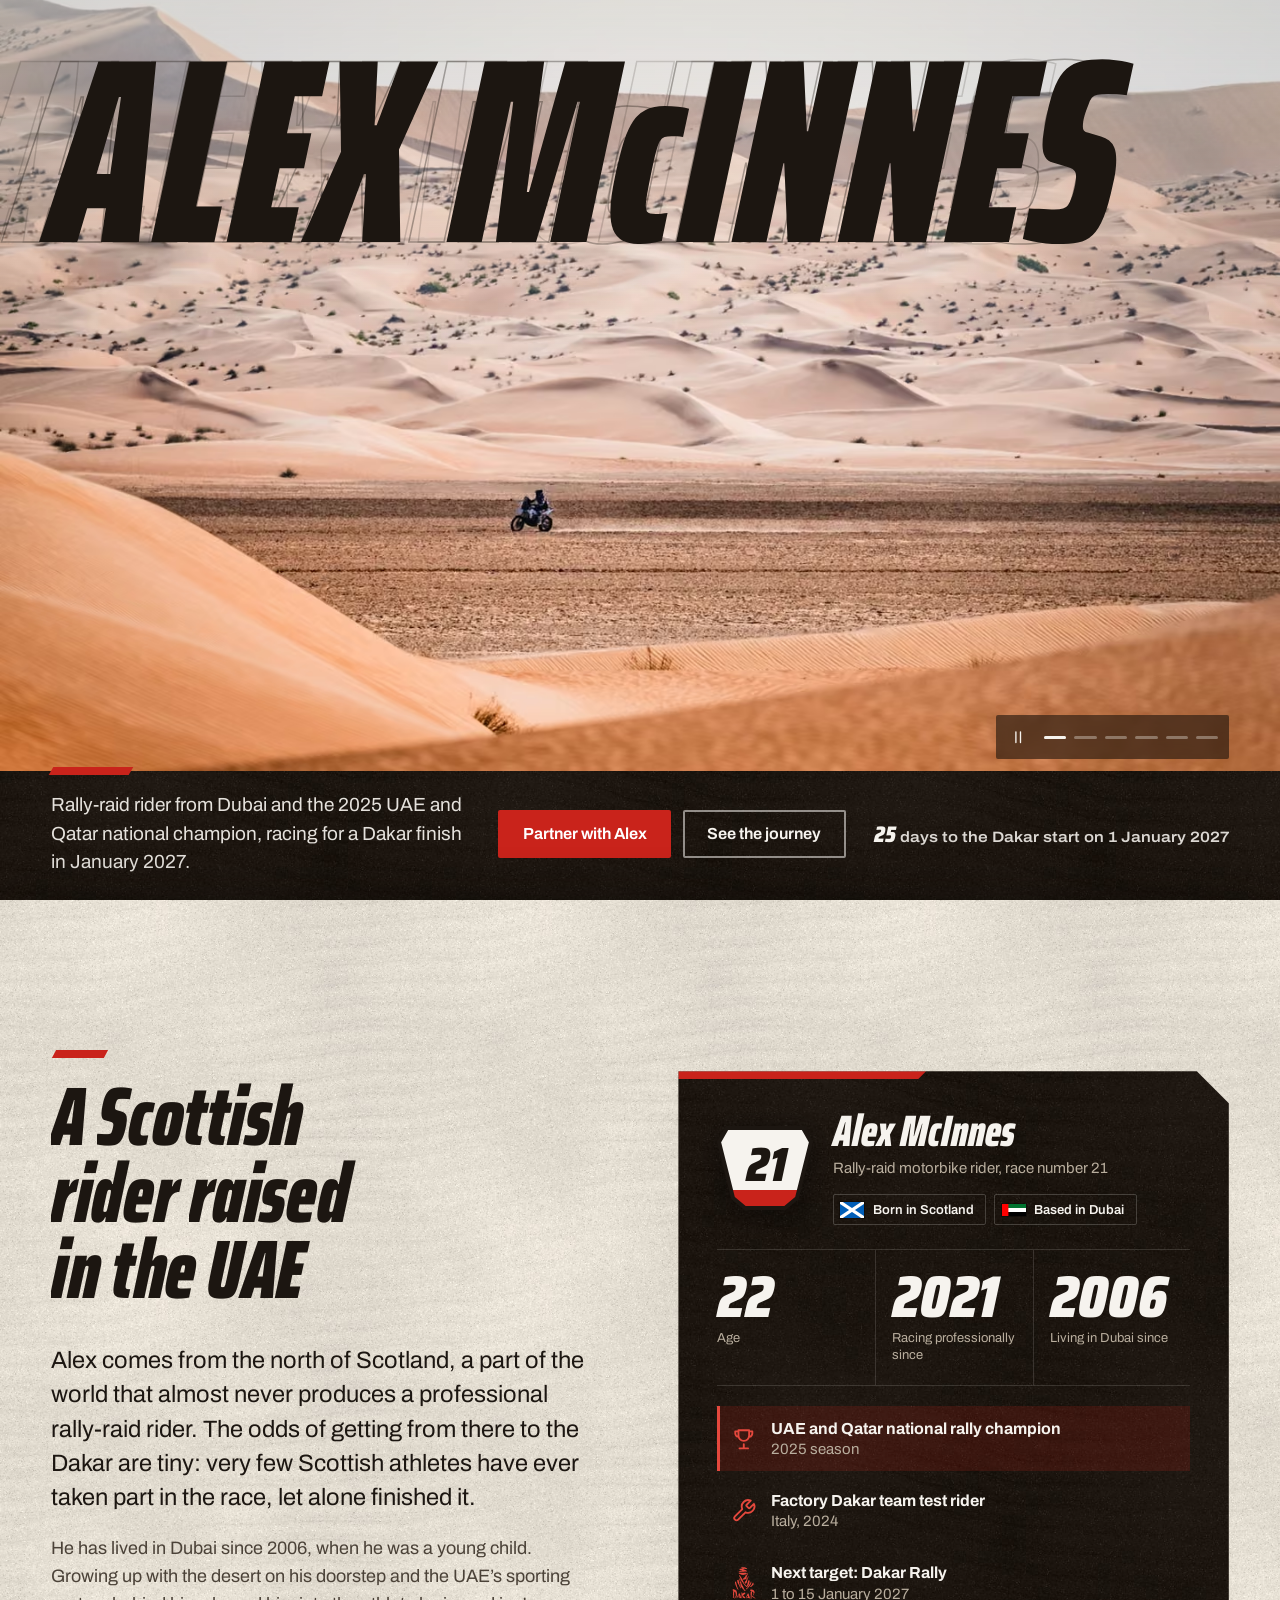
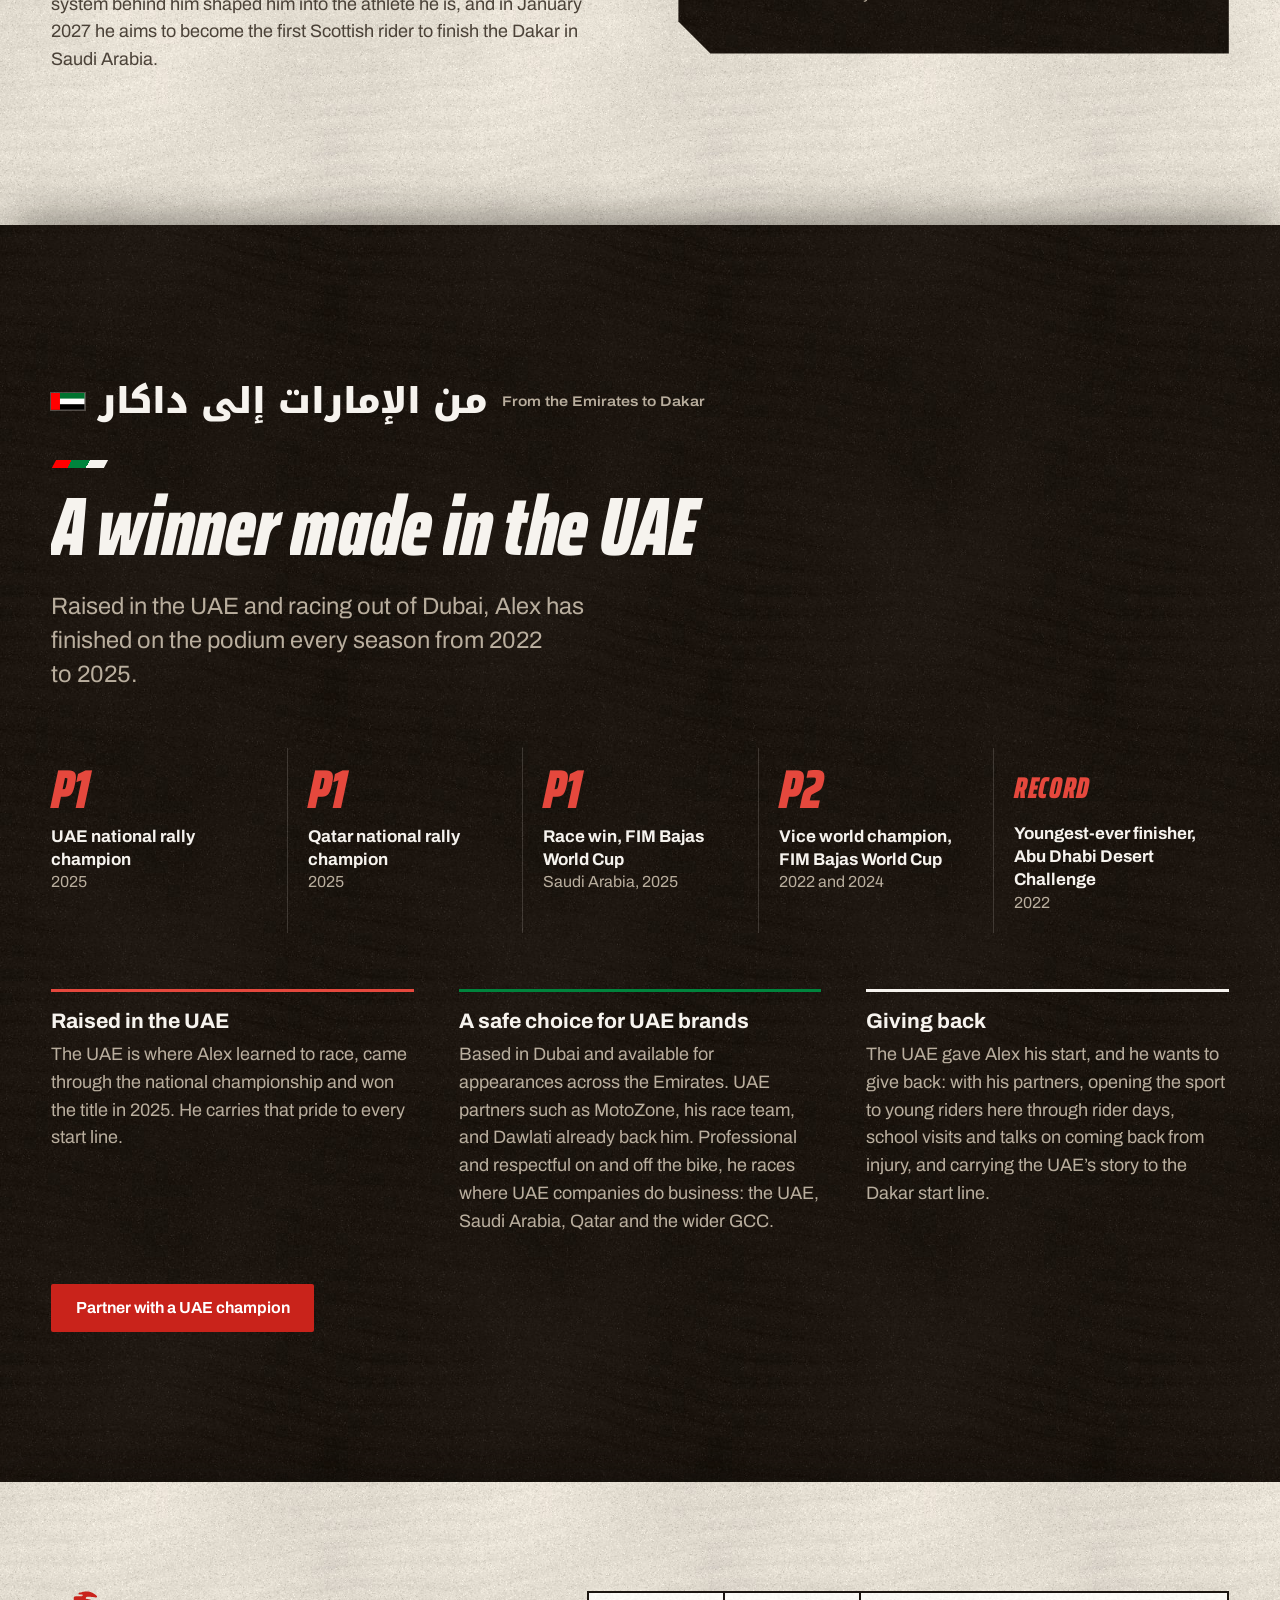
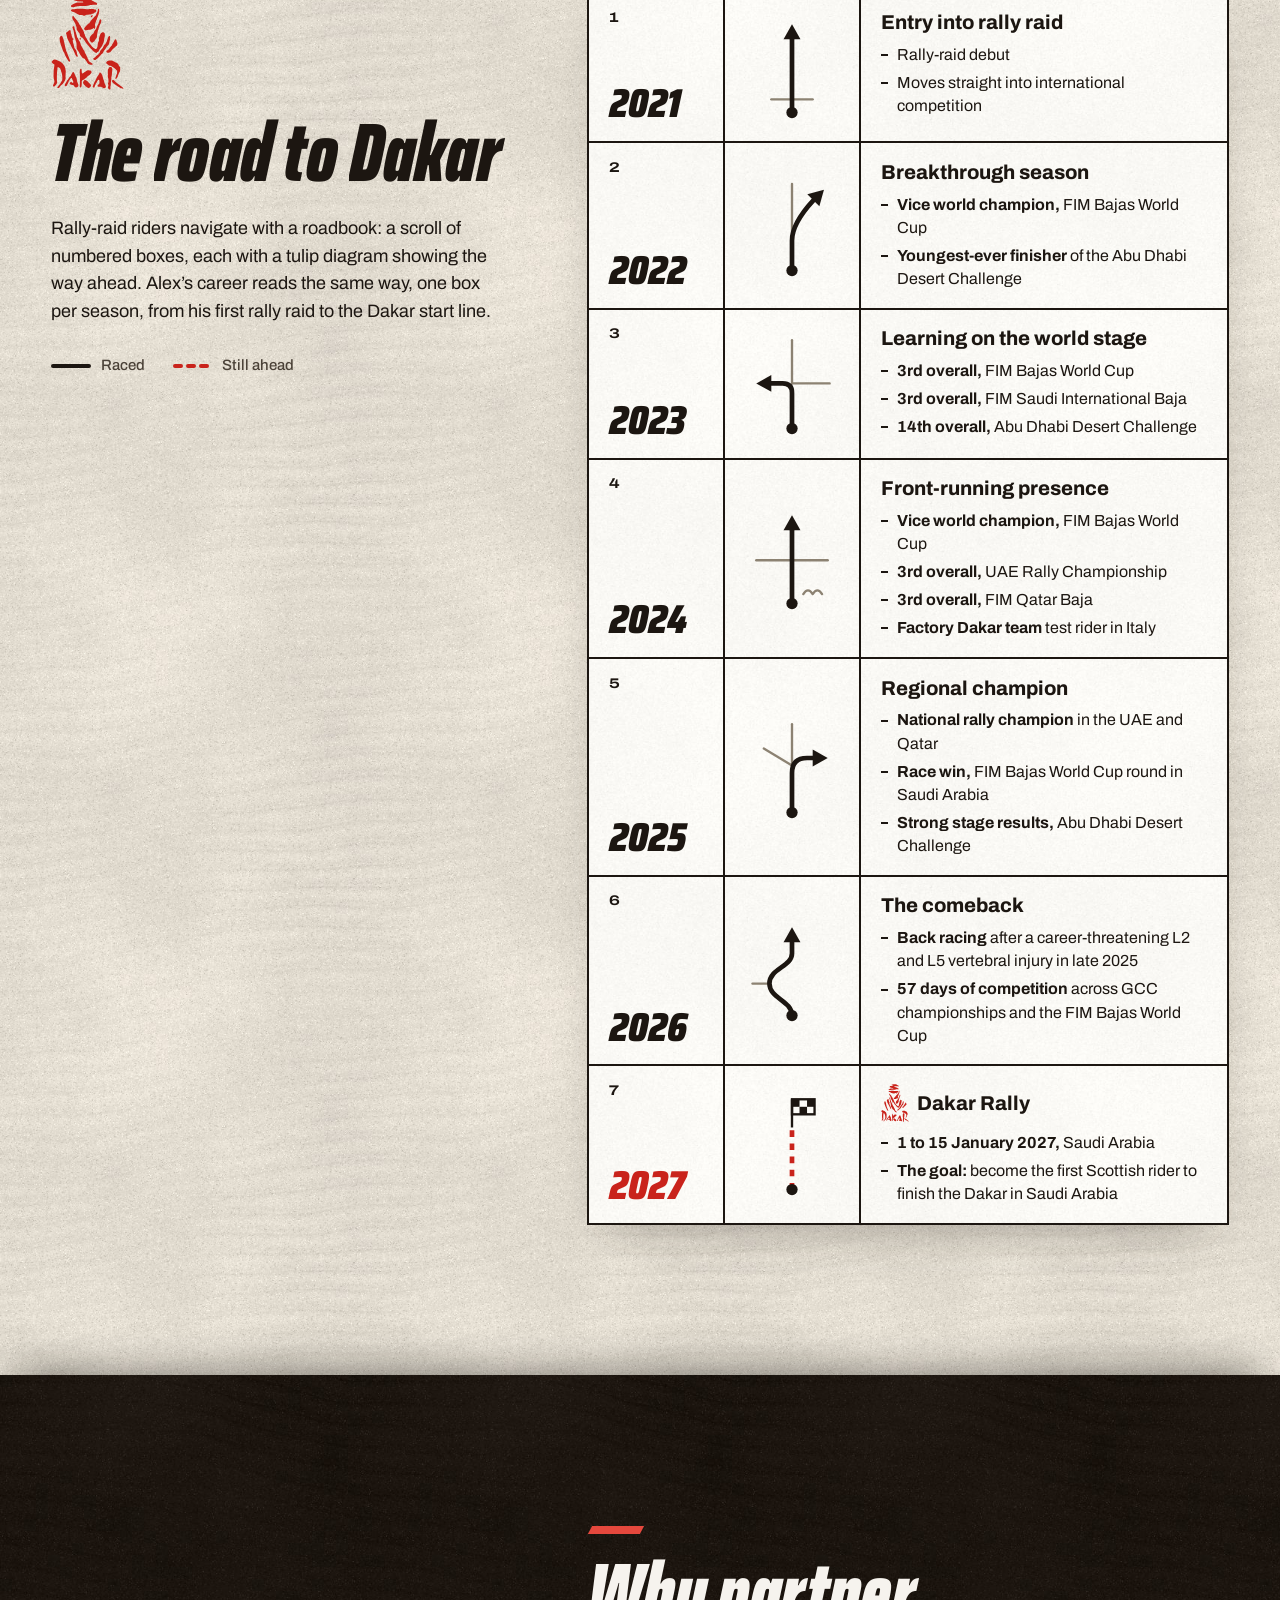
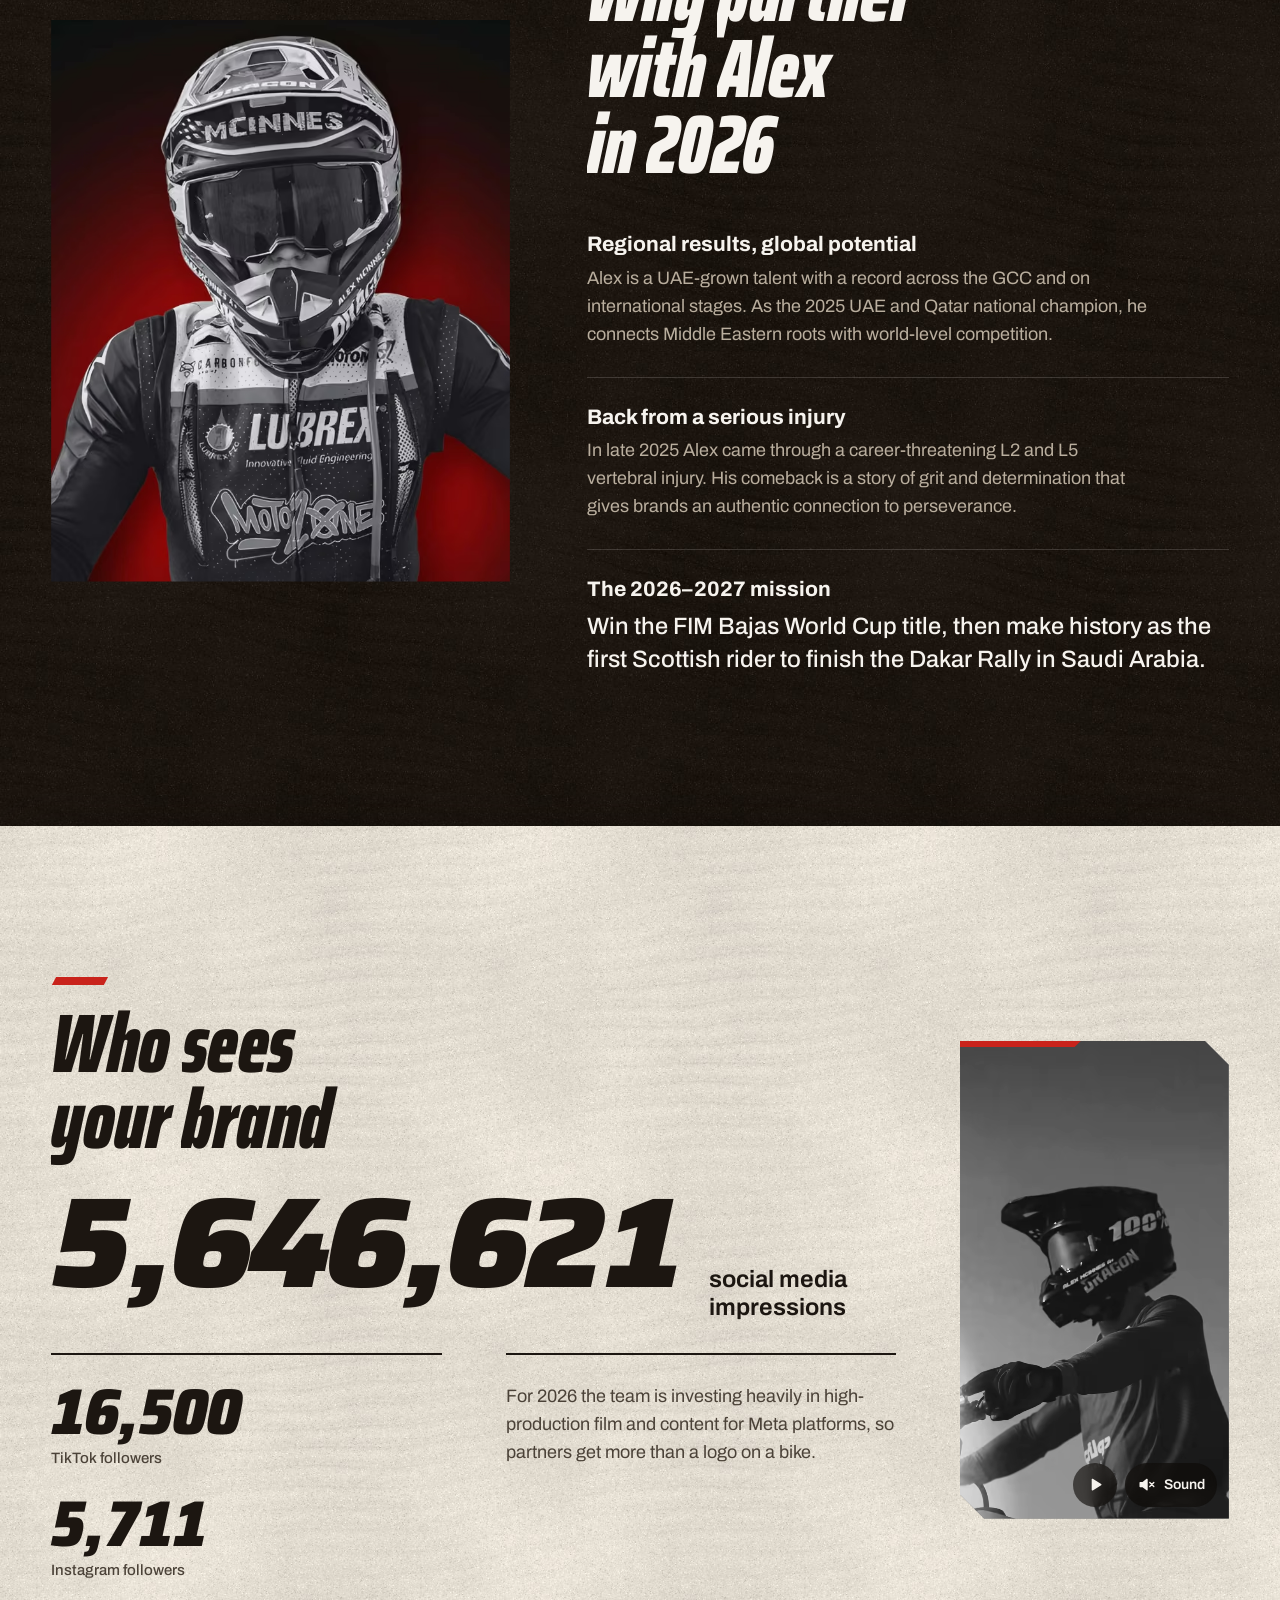
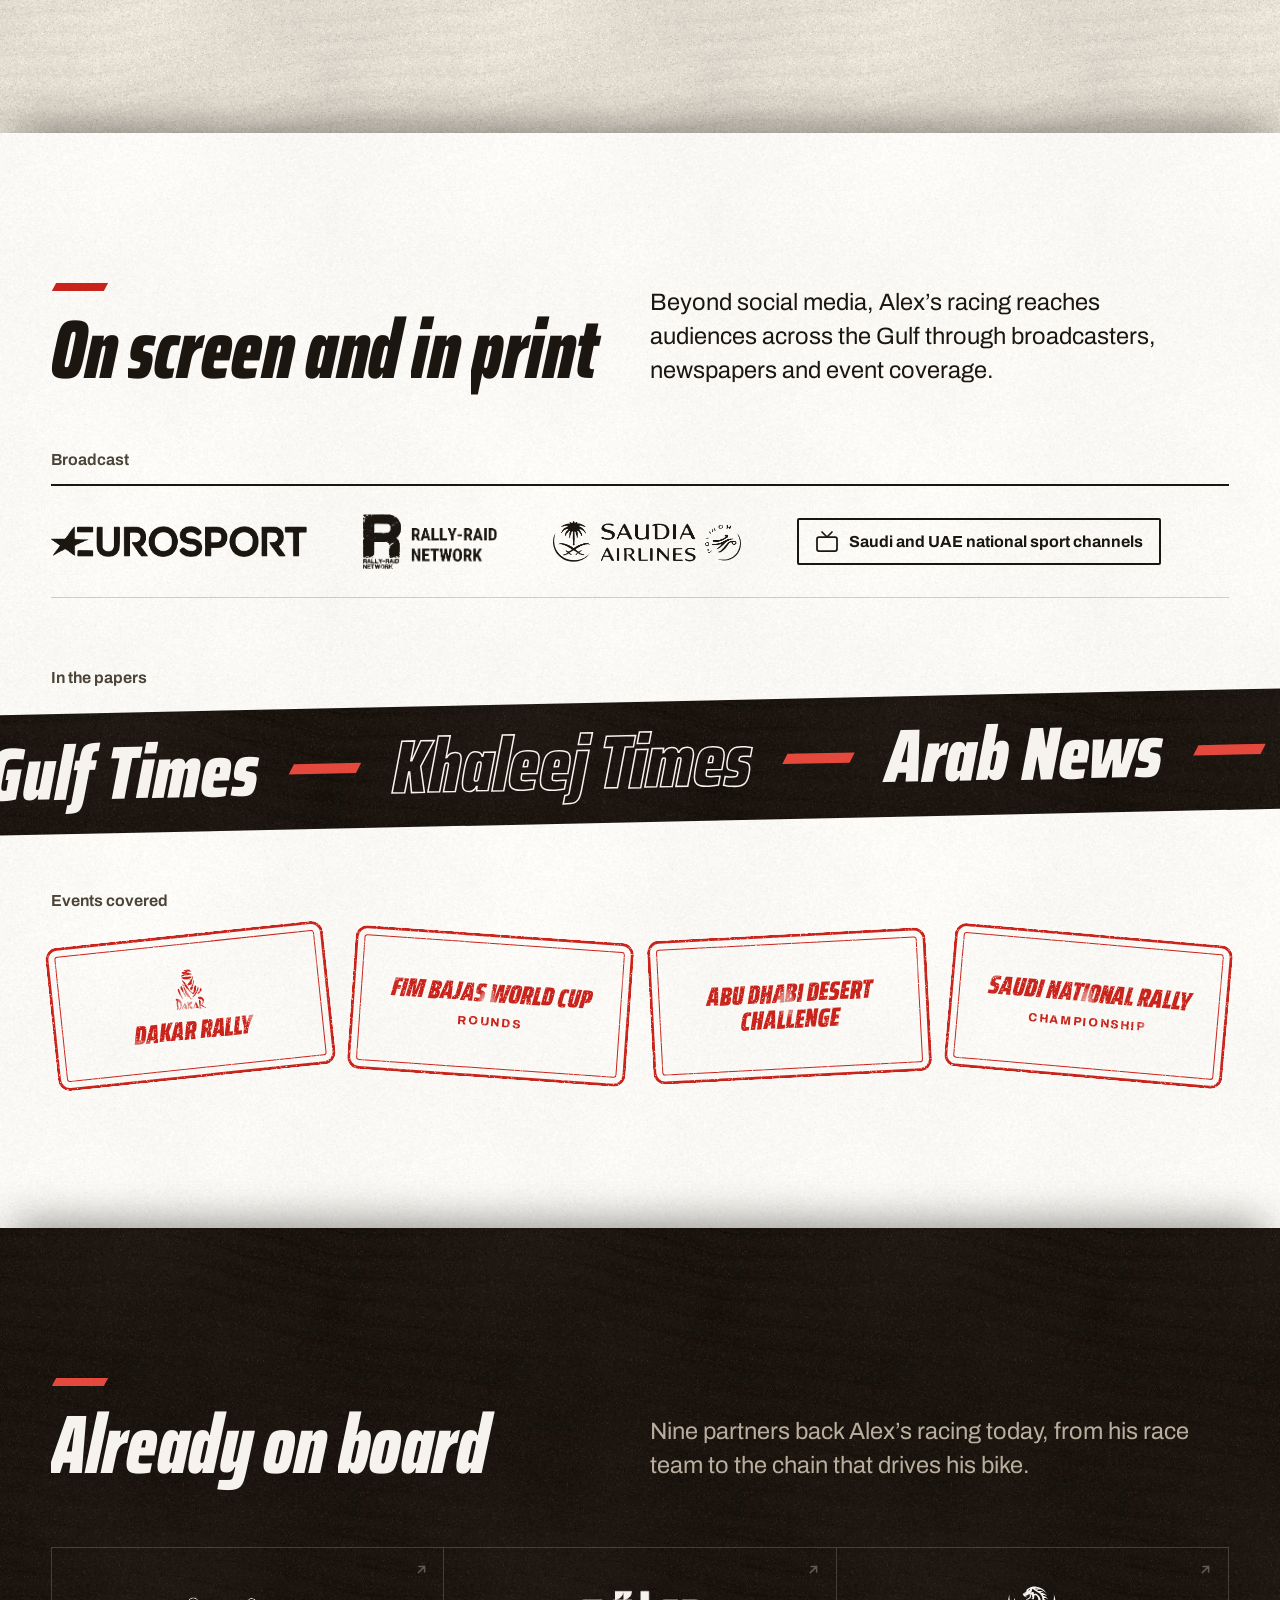
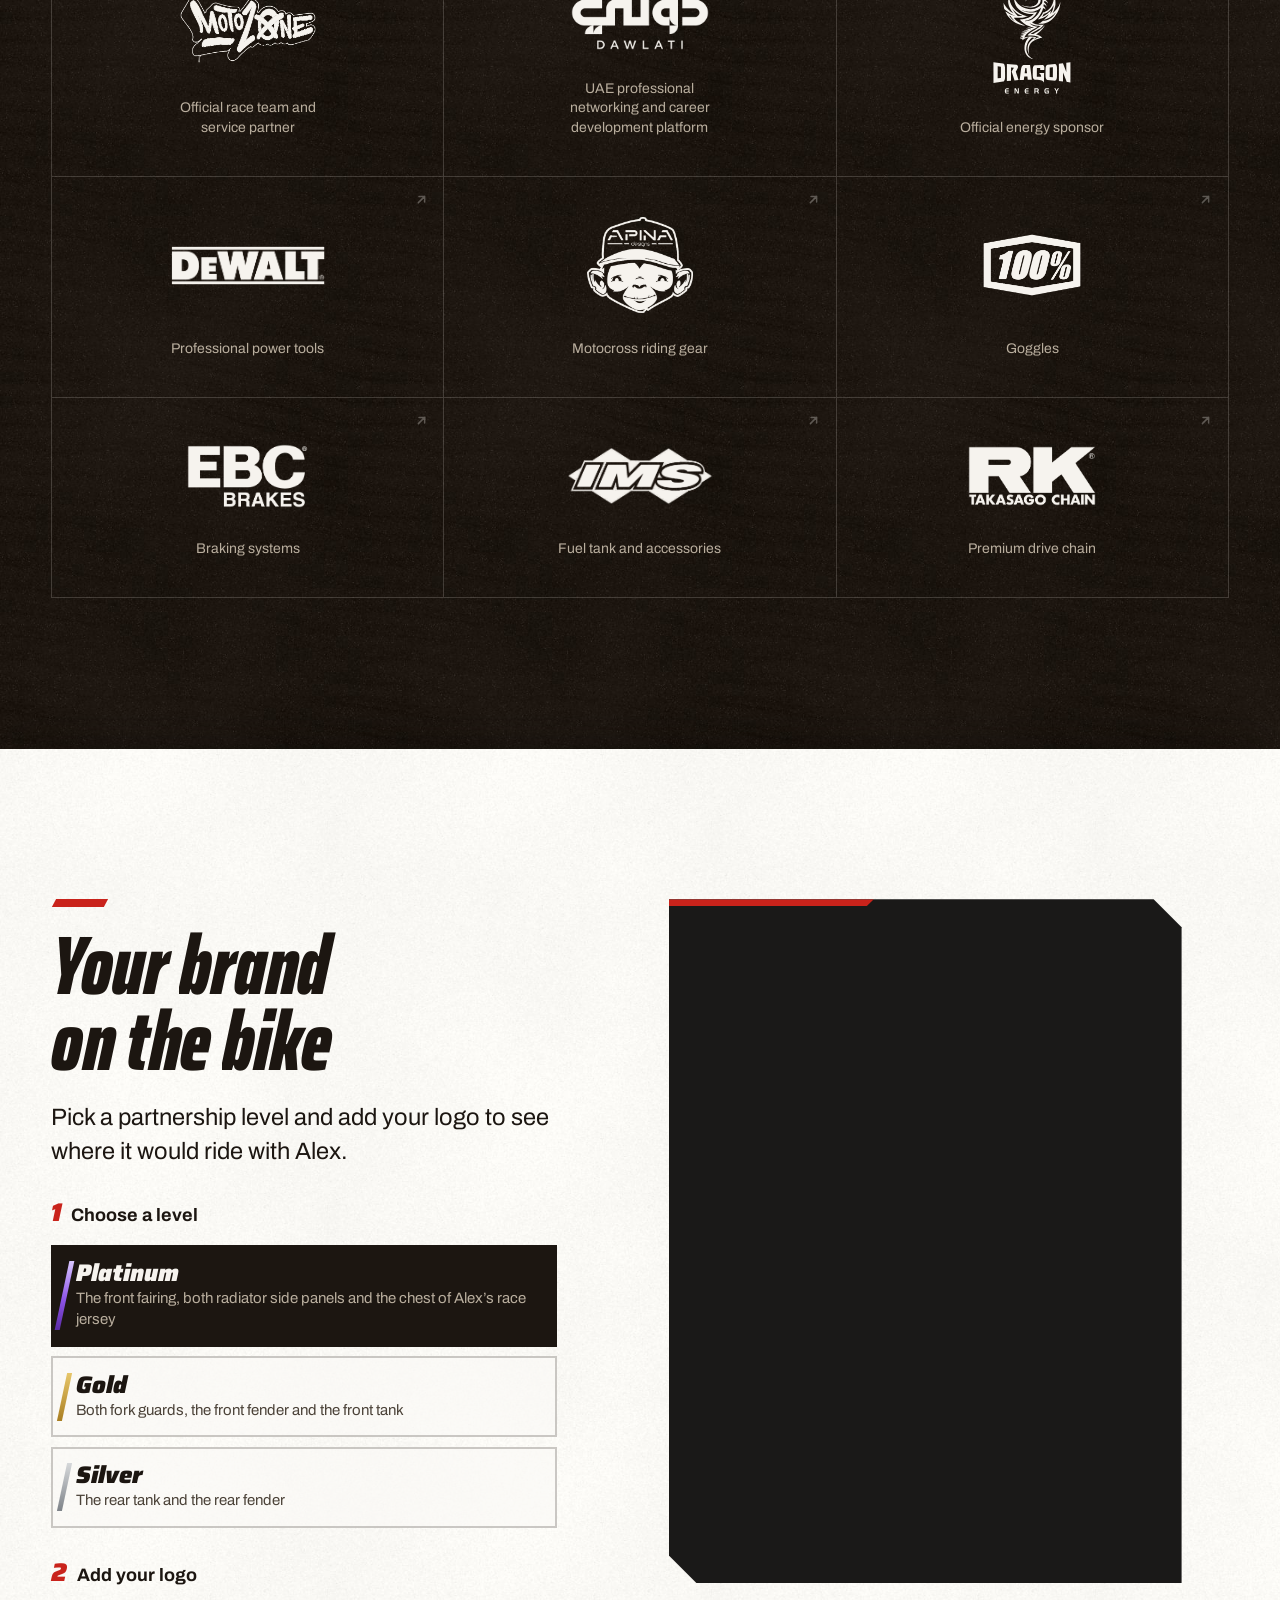
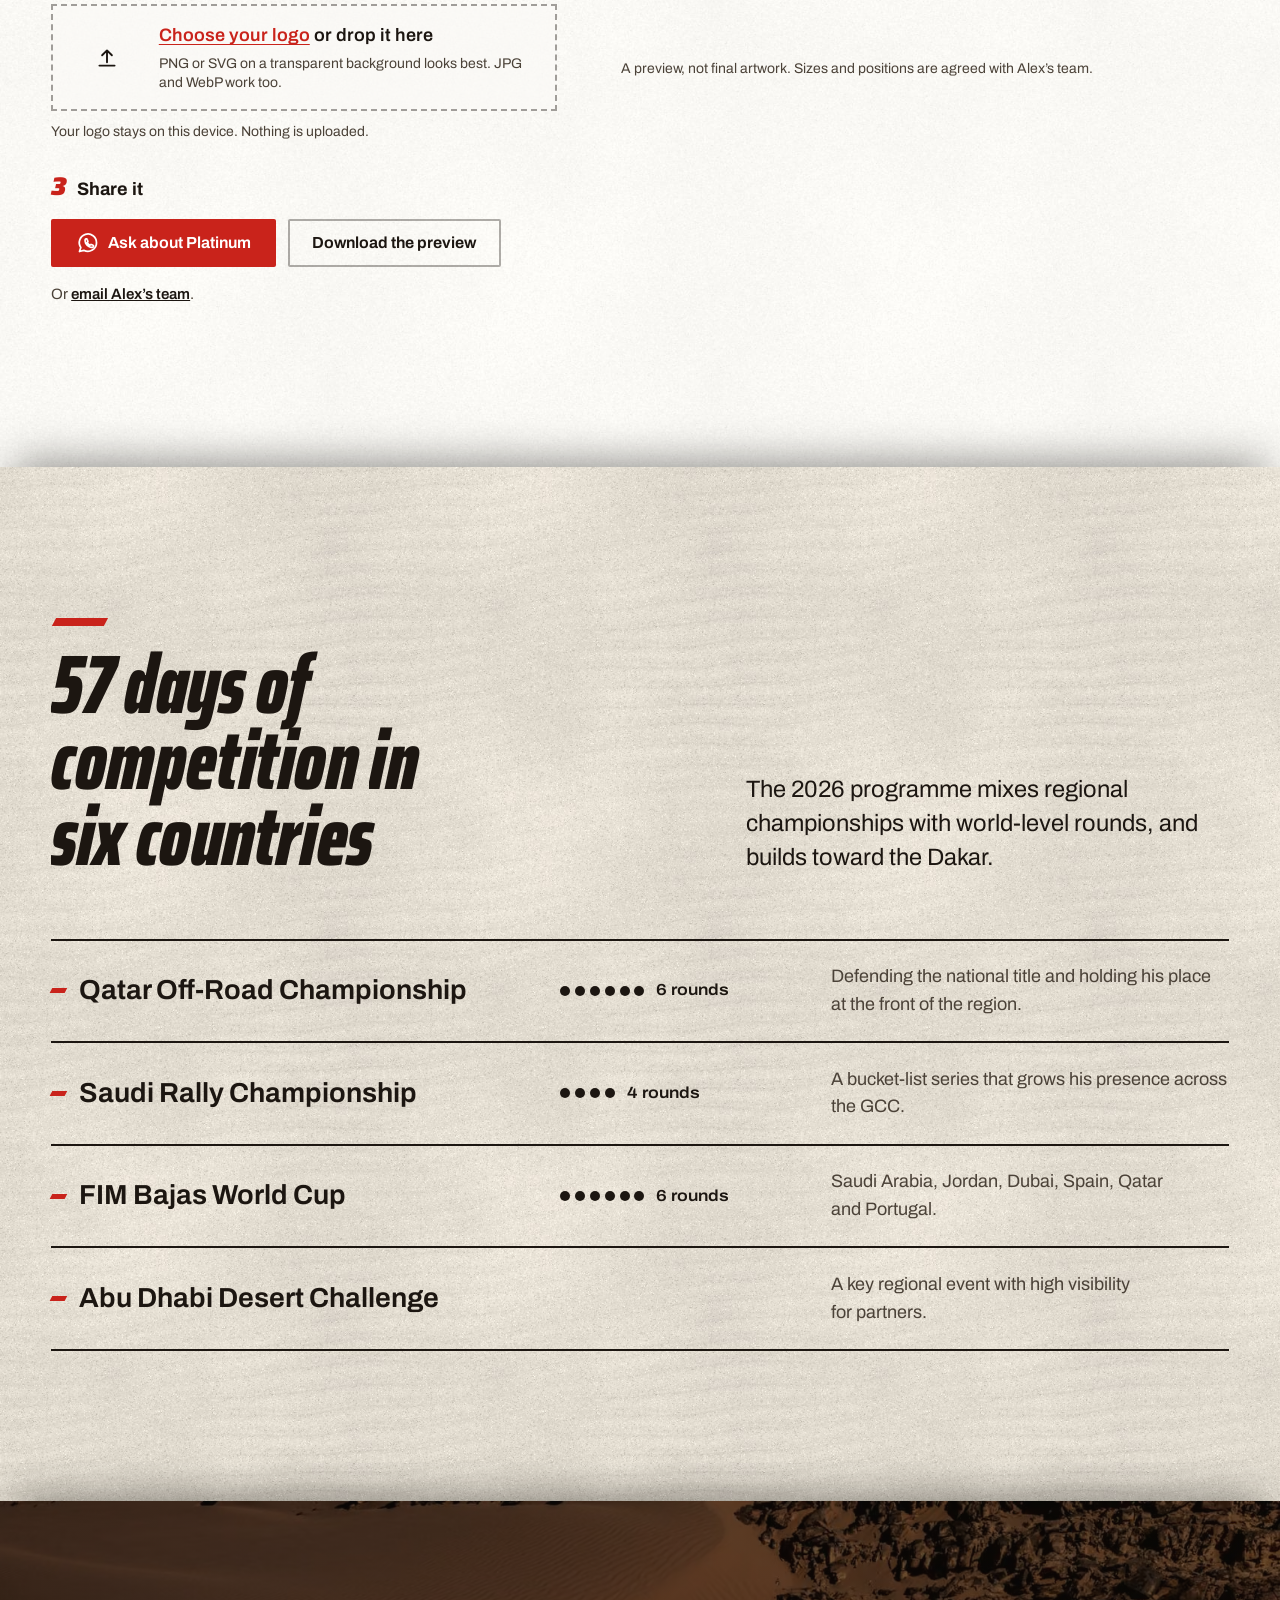
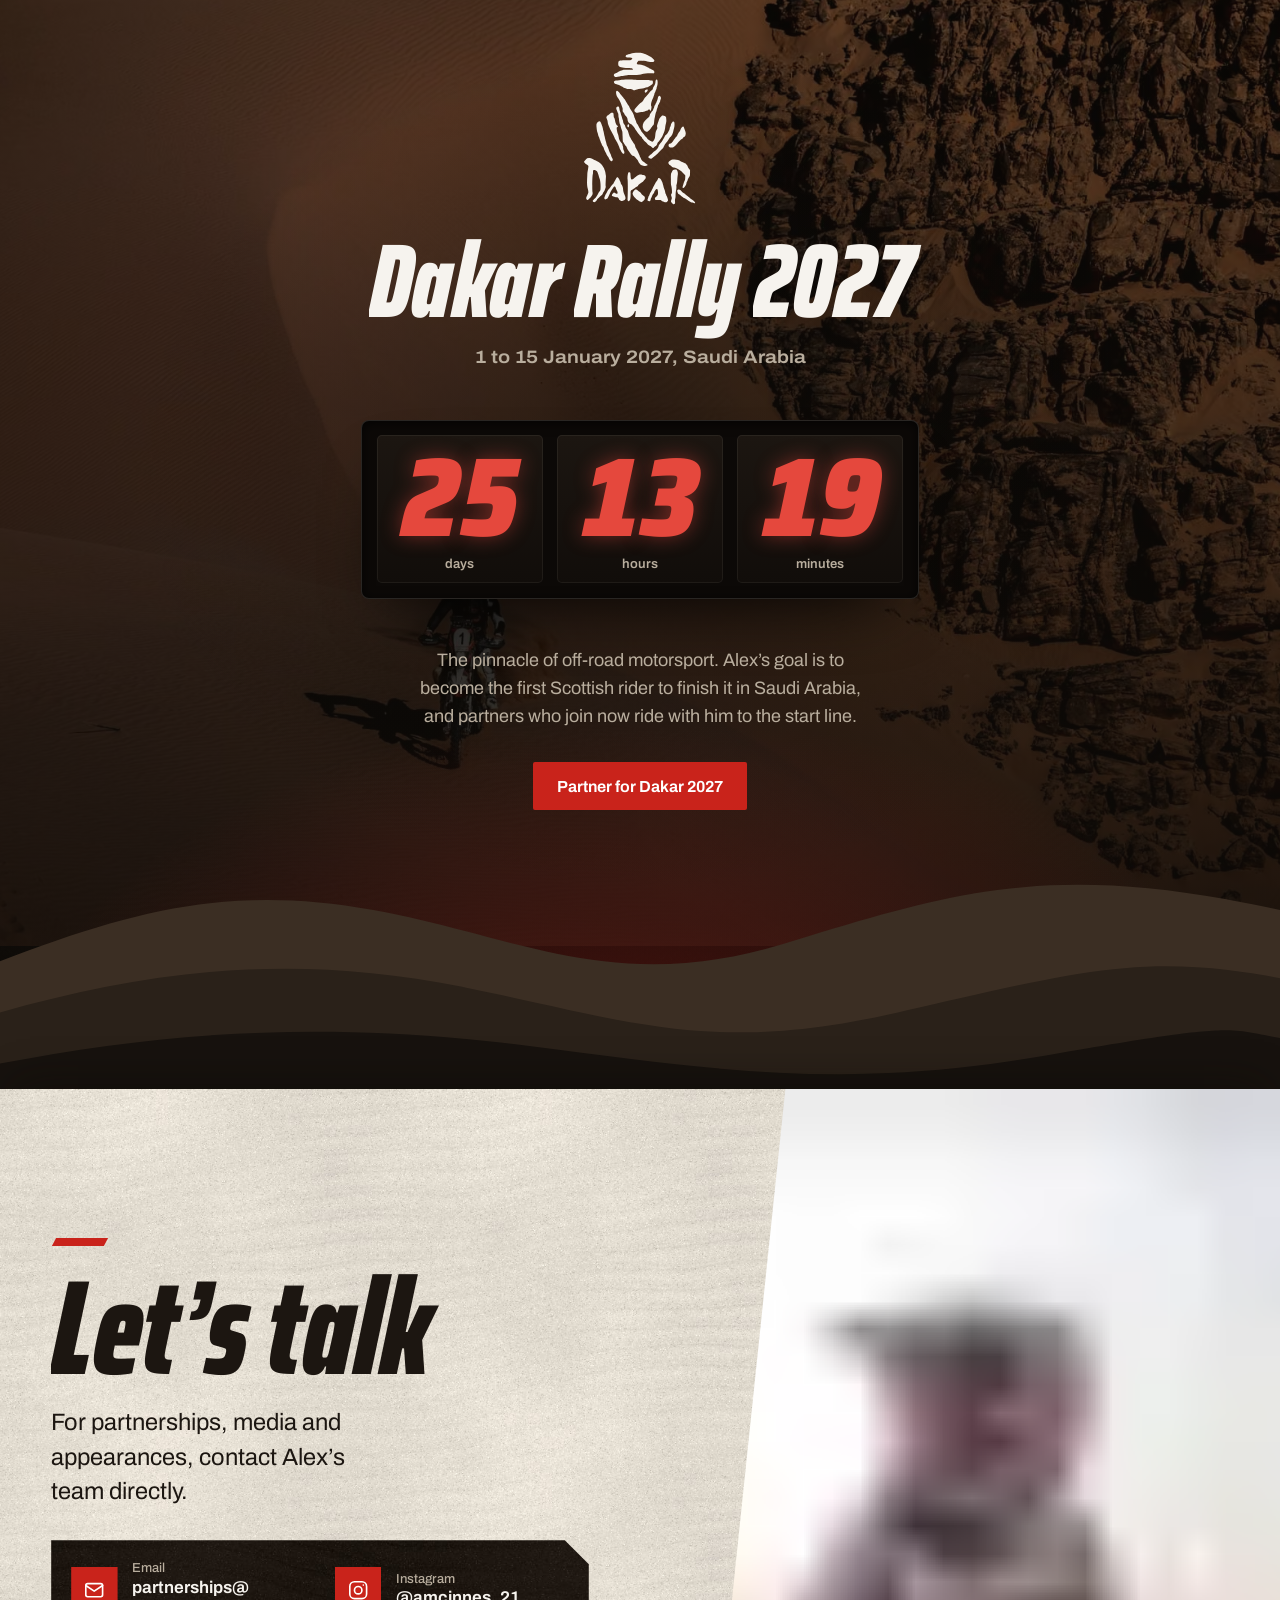
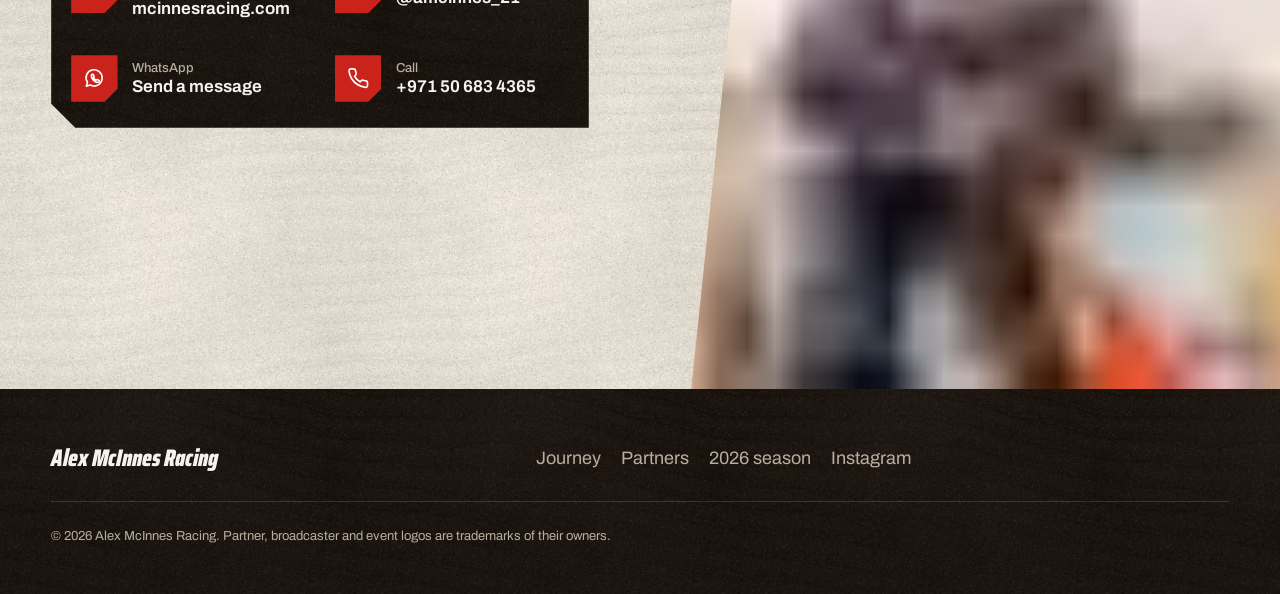
==== alex-mcinnes-site/index.html @ 06b85c2a "Add the Alex McInnes Racing website and project files The one-page portfolio and sponsorship pitch s" ====
<!doctype html>
<html lang="en-GB">
<head>
  <meta charset="utf-8">
  <meta name="viewport" content="width=device-width, initial-scale=1, viewport-fit=cover">
  <title>Alex McInnes | Rally-raid rider from Dubai, racing for Dakar 2027</title>
  <meta name="description" content="Alex McInnes is a 22-year-old rally-raid motorbike rider based in Dubai, the 2025 UAE and Qatar national rally champion, racing toward the 2027 Dakar Rally. Partnership enquiries welcome.">
  <link rel="canonical" href="https://mcinnesracing.com/">
  <meta name="theme-color" content="#1C1611">

  <meta property="og:type" content="website">
  <meta property="og:site_name" content="Alex McInnes Racing">
  <meta property="og:title" content="Alex McInnes, rally-raid rider #21">
  <meta property="og:description" content="2025 UAE and Qatar national rally champion, racing for a Dakar finish in January 2027.">
  <meta property="og:url" content="https://mcinnesracing.com/">
  <meta property="og:image" content="https://mcinnesracing.com/og-image.jpg">
  <meta property="og:image:width" content="1200">
  <meta property="og:image:height" content="630">
  <meta property="og:image:alt" content="Alex McInnes riding his number 21 rally bike through desert dust">
  <meta name="twitter:card" content="summary_large_image">

  <link rel="icon" href="favicon.svg" type="image/svg+xml">
  <link rel="apple-touch-icon" href="apple-touch-icon.png">

  <link rel="preload" href="assets/fonts/saira-italic-display.woff2" as="font" type="font/woff2" crossorigin>
  <link rel="preload" href="assets/fonts/archivo-text.woff2" as="font" type="font/woff2" crossorigin>
  <link rel="preload" as="image" type="image/avif" media="(min-width: 700px)"
        imagesrcset="assets/img/hero-960.avif 960w, assets/img/hero-1440.avif 1440w, assets/img/hero-1920.avif 1920w, assets/img/hero-2560.avif 2000w"
        imagesizes="100vw">
  <link rel="preload" as="image" type="image/avif" media="(max-width: 699px)"
        imagesrcset="assets/img/hero-sq-480.avif 480w, assets/img/hero-sq-720.avif 720w, assets/img/hero-sq-960.avif 960w"
        imagesizes="100vw">

  <link rel="stylesheet" href="assets/css/site.css">
  <style id="lqip">
    :root {
      --lqip-hero: url([data-uri]);
      --lqip-hero-sq: url([data-uri]);
      --lqip-helmet: url([data-uri]);
      --lqip-helmet-sq: url([data-uri]);
      --lqip-dust: url([data-uri]);
      --lqip-dust-sq: url([data-uri]);
      --lqip-portrait: url([data-uri]);
      --lqip-contact: url([data-uri]);
      --lqip-contact-tall: url([data-uri]);
      --lqip-camel: url([data-uri]);
      --lqip-camel-sq: url([data-uri]);
      --lqip-reel-poster: url([data-uri]);
      --lqip-dune-run: url([data-uri]);
      --lqip-dune-run-sq: url([data-uri]);
      --lqip-rocks: url([data-uri]);
      --lqip-rocks-tall: url([data-uri]);
      --lqip-rocks-sq: url([data-uri]);
    }
  </style>

  <script type="application/ld+json">
  {
    "@context": "https://schema.org",
    "@type": "Person",
    "name": "Alex McInnes",
    "jobTitle": "Professional rally-raid motorbike rider",
    "birthPlace": { "@type": "Place", "name": "Scotland" },
    "homeLocation": { "@type": "Place", "name": "Dubai, United Arab Emirates" },
    "url": "https://mcinnesracing.com/",
    "email": "mailto:partnerships@mcinnesracing.com",
    "award": ["UAE National Rally Champion 2025", "Qatar National Rally Champion 2025"],
    "sameAs": ["https://www.instagram.com/amcinnes_21/"]
  }
  </script>
  <script>var d=document.documentElement;d.classList.add("js");d.classList.add(matchMedia("(prefers-reduced-motion: reduce)").matches?"calm":"motion");try{var q=location.search;if(/[?&]team=off\b/.test(q))localStorage.removeItem("mcinnes-team");else if(/[?&]team\b/.test(q))localStorage.setItem("mcinnes-team","1");if(localStorage.getItem("mcinnes-team"))d.classList.add("team");if(/[?&]team\b/.test(q))history.replaceState(null,"",location.pathname+location.hash)}catch(e){}</script>
  <script src="assets/js/site.js" defer></script>
</head>
<body>
  <a class="skip" href="#main">Skip to content</a>

  <header class="nav is-tucked" id="nav">
    <div class="nav-inner">
      <a class="nav-brand" href="#top">
        <span class="brand-21" aria-hidden="true"></span>
        <span class="brand-logo" aria-hidden="true"></span>
        <span class="sr-only">Alex McInnes Racing</span>
      </a>
      <nav class="nav-links" aria-label="Main">
        <a href="#uae">UAE</a>
        <a href="#journey">Journey</a>
        <a href="#why">Why 2026</a>
        <a href="#reach">Reach</a>
        <a href="#partners">Partners</a>
        <a href="#livery">Your logo</a>
        <a href="#season">2026 season</a>
      </nav>
      <div class="nav-actions">
        <button class="nav-present" type="button" data-present>
          <svg class="icon" viewBox="0 0 24 24" aria-hidden="true" focusable="false"><rect x="3" y="4" width="18" height="12" rx="1.5"/><path d="M8 20h8M12 16v4"/></svg>
          <span>Present</span>
        </button>
        <a class="btn btn-primary btn-sm nav-cta" href="#contact">Partner with Alex</a>
        <button class="nav-menu" type="button" aria-expanded="false" aria-controls="menu">
          <svg class="icon icon-open" viewBox="0 0 24 24" aria-hidden="true" focusable="false"><path d="M4 7h16M4 12h16M4 17h16"/></svg>
          <svg class="icon icon-close" viewBox="0 0 24 24" aria-hidden="true" focusable="false"><path d="M6 6l12 12M18 6L6 18"/></svg>
          <span class="sr-only">Menu</span>
        </button>
      </div>
    </div>
    <div class="menu" id="menu" hidden>
      <nav aria-label="Main, mobile">
        <a href="#uae">Made in the UAE</a>
        <a href="#journey">Journey</a>
        <a href="#why">Why 2026</a>
        <a href="#reach">Reach</a>
        <a href="#partners">Partners</a>
        <a href="#livery">Your logo</a>
        <a href="#season">2026 season</a>
        <a href="#contact">Contact</a>
      </nav>
      <div class="menu-actions">
        <a class="btn btn-primary" href="#contact">Partner with Alex</a>
        <button class="btn btn-quiet" type="button" data-present>Present the pitch</button>
      </div>
    </div>
  </header>

  <main id="main">

    <!-- Hero -->
    <section class="hero stack" id="top" data-stop aria-labelledby="hero-title">
      <div class="hero-media" role="group" aria-roledescription="carousel" aria-label="Photos of Alex racing">
        <div class="hero-slides" id="hero-slides" aria-live="off">
          <div class="hero-slide is-shown name-top tone-ink" style="--i: 0; --pos: 41% 32%; --lqip: var(--lqip-hero); --lqip-sq: var(--lqip-hero-sq)" data-name="top ink, tl ink, tr ink" data-subjects="0.375 0.55 0.45 0.69" role="group" aria-roledescription="slide" aria-label="1 of 6">
            <picture>
              <source media="(max-width: 699px)" type="image/avif" srcset="assets/img/hero-sq-480.avif 480w, assets/img/hero-sq-720.avif 720w, assets/img/hero-sq-960.avif 960w" sizes="100vw">
              <source media="(max-width: 699px)" type="image/webp" srcset="assets/img/hero-sq-480.webp 480w, assets/img/hero-sq-720.webp 720w, assets/img/hero-sq-960.webp 960w" sizes="100vw">
              <source media="(max-width: 699px)" srcset="assets/img/hero-sq-480.jpg 480w, assets/img/hero-sq-720.jpg 720w, assets/img/hero-sq-960.jpg 960w" sizes="100vw">
              <source type="image/avif" srcset="assets/img/hero-960.avif 960w, assets/img/hero-1440.avif 1440w, assets/img/hero-1920.avif 1920w, assets/img/hero-2560.avif 2000w" sizes="100vw">
              <source type="image/webp" srcset="assets/img/hero-960.webp 960w, assets/img/hero-1440.webp 1440w, assets/img/hero-1920.webp 1920w, assets/img/hero-2560.webp 2000w" sizes="100vw">
              <img src="assets/img/hero-1440.jpg"
                   srcset="assets/img/hero-960.jpg 960w, assets/img/hero-1440.jpg 1440w, assets/img/hero-1920.jpg 1920w, assets/img/hero-2560.jpg 2000w"
                   sizes="100vw" width="2000" height="1333" fetchpriority="high" decoding="async"
                   alt="Alex McInnes riding his rally bike across a flat between towering sand dunes">
            </picture>
            <div class="hero-name slide-name" aria-hidden="true">
              <span class="hero-name-art"> <span class="word"><span class="ch" style="--i:0">A</span><span class="ch" style="--i:1">L</span><span class="ch" style="--i:2">E</span><span class="ch" style="--i:3">X</span></span> <span class="word"><span class="ch" style="--i:5">M</span><span class="ch" style="--i:6">c</span><span class="ch" style="--i:7">I</span><span class="ch" style="--i:8">N</span><span class="ch" style="--i:9">N</span><span class="ch" style="--i:10">E</span><span class="ch" style="--i:11">S</span></span> </span>
              <span class="hero-echo"><span class="word">ALEX</span> <span class="word">McINNES</span></span>
              <span class="hero-echo hero-echo-far"><span class="word">ALEX</span> <span class="word">McINNES</span></span>
            </div>
          </div>
          <div class="hero-slide name-bl tone-light" style="--i: 1; --pos: 55% 45%; --lqip: var(--lqip-helmet); --lqip-sq: var(--lqip-helmet-sq)" data-name="bottom light, bl light, tl ink" data-subjects="0.28 0 0.84 0.5; 0.42 0.4 0.73 0.74" role="group" aria-roledescription="slide" aria-label="2 of 6" aria-hidden="true">
            <picture>
              <source media="(max-width: 699px)" type="image/avif" srcset="assets/img/helmet-sq-480.avif 480w, assets/img/helmet-sq-720.avif 720w, assets/img/helmet-sq-960.avif 960w" sizes="100vw">
              <source media="(max-width: 699px)" type="image/webp" srcset="assets/img/helmet-sq-480.webp 480w, assets/img/helmet-sq-720.webp 720w, assets/img/helmet-sq-960.webp 960w" sizes="100vw">
              <source media="(max-width: 699px)" srcset="assets/img/helmet-sq-480.jpg 480w, assets/img/helmet-sq-720.jpg 720w, assets/img/helmet-sq-960.jpg 960w" sizes="100vw">
              <source type="image/avif" srcset="assets/img/helmet-960.avif 960w, assets/img/helmet-1440.avif 1440w, assets/img/helmet-1920.avif 1920w" sizes="100vw">
              <source type="image/webp" srcset="assets/img/helmet-960.webp 960w, assets/img/helmet-1440.webp 1440w, assets/img/helmet-1920.webp 1920w" sizes="100vw">
              <img src="assets/img/helmet-1440.jpg"
                   srcset="assets/img/helmet-960.jpg 960w, assets/img/helmet-1440.jpg 1440w, assets/img/helmet-1920.jpg 1920w"
                   sizes="100vw" width="1920" height="1280" loading="lazy" decoding="async"
                   alt="Alex McInnes in his helmet and goggles, side on, carrying his partners’ logos">
            </picture>
            <div class="hero-name slide-name" aria-hidden="true">
              <span class="hero-name-art"> <span class="word"><span class="ch" style="--i:0">A</span><span class="ch" style="--i:1">L</span><span class="ch" style="--i:2">E</span><span class="ch" style="--i:3">X</span></span> <span class="word"><span class="ch" style="--i:5">M</span><span class="ch" style="--i:6">c</span><span class="ch" style="--i:7">I</span><span class="ch" style="--i:8">N</span><span class="ch" style="--i:9">N</span><span class="ch" style="--i:10">E</span><span class="ch" style="--i:11">S</span></span> </span>
              <span class="hero-echo"><span class="word">ALEX</span> <span class="word">McINNES</span></span>
              <span class="hero-echo hero-echo-far"><span class="word">ALEX</span> <span class="word">McINNES</span></span>
            </div>
          </div>
          <div class="hero-slide name-tr tone-ink" style="--i: 2; --pos: 44% 45%; --lqip: var(--lqip-camel); --lqip-sq: var(--lqip-camel-sq)" data-name="top ink, tr ink" data-subjects="0.15 0.26 0.26 0.45; 0.58 0.55 0.74 0.77" role="group" aria-roledescription="slide" aria-label="3 of 6" aria-hidden="true">
            <picture>
              <source media="(max-width: 699px)" type="image/avif" srcset="assets/img/camel-sq-480.avif 480w, assets/img/camel-sq-720.avif 720w, assets/img/camel-sq-960.avif 960w" sizes="100vw">
              <source media="(max-width: 699px)" type="image/webp" srcset="assets/img/camel-sq-480.webp 480w, assets/img/camel-sq-720.webp 720w, assets/img/camel-sq-960.webp 960w" sizes="100vw">
              <source media="(max-width: 699px)" srcset="assets/img/camel-sq-480.jpg 480w, assets/img/camel-sq-720.jpg 720w, assets/img/camel-sq-960.jpg 960w" sizes="100vw">
              <source type="image/avif" srcset="assets/img/camel-640.avif 640w, assets/img/camel-960.avif 960w, assets/img/camel-1280.avif 1280w, assets/img/camel-1920.avif 1920w" sizes="100vw">
              <source type="image/webp" srcset="assets/img/camel-640.webp 640w, assets/img/camel-960.webp 960w, assets/img/camel-1280.webp 1280w, assets/img/camel-1920.webp 1920w" sizes="100vw">
              <img src="assets/img/camel-1280.jpg"
                   srcset="assets/img/camel-640.jpg 640w, assets/img/camel-960.jpg 960w, assets/img/camel-1280.jpg 1280w, assets/img/camel-1920.jpg 1920w"
                   sizes="100vw" width="1920" height="1280" loading="lazy" decoding="async"
                   alt="Alex McInnes, plate 21, riding across a dune past a camel">
            </picture>
            <div class="hero-name slide-name" aria-hidden="true">
              <span class="hero-name-art"> <span class="word"><span class="ch" style="--i:0">A</span><span class="ch" style="--i:1">L</span><span class="ch" style="--i:2">E</span><span class="ch" style="--i:3">X</span></span> <span class="word"><span class="ch" style="--i:5">M</span><span class="ch" style="--i:6">c</span><span class="ch" style="--i:7">I</span><span class="ch" style="--i:8">N</span><span class="ch" style="--i:9">N</span><span class="ch" style="--i:10">E</span><span class="ch" style="--i:11">S</span></span> </span>
              <span class="hero-echo"><span class="word">ALEX</span> <span class="word">McINNES</span></span>
              <span class="hero-echo hero-echo-far"><span class="word">ALEX</span> <span class="word">McINNES</span></span>
            </div>
          </div>
          <div class="hero-slide name-tl tone-ink" style="--i: 3; --pos: 30% 50%; --pos-p: 61% 50%; --lqip: var(--lqip-dust); --lqip-sq: var(--lqip-dust-sq)" data-name="tl ink, top ink" data-subjects="0.48 0.25 0.75 1" role="group" aria-roledescription="slide" aria-label="4 of 6" aria-hidden="true">
            <picture>
              <source media="(max-width: 699px)" type="image/avif" srcset="assets/img/dust-sq-480.avif 480w, assets/img/dust-sq-720.avif 720w, assets/img/dust-sq-960.avif 960w" sizes="100vw">
              <source media="(max-width: 699px)" type="image/webp" srcset="assets/img/dust-sq-480.webp 480w, assets/img/dust-sq-720.webp 720w, assets/img/dust-sq-960.webp 960w" sizes="100vw">
              <source media="(max-width: 699px)" srcset="assets/img/dust-sq-480.jpg 480w, assets/img/dust-sq-720.jpg 720w, assets/img/dust-sq-960.jpg 960w" sizes="100vw">
              <source type="image/avif" srcset="assets/img/dust-960.avif 960w, assets/img/dust-1440.avif 1440w, assets/img/dust-1920.avif 1920w, assets/img/dust-2560.avif 2560w" sizes="100vw">
              <source type="image/webp" srcset="assets/img/dust-960.webp 960w, assets/img/dust-1440.webp 1440w, assets/img/dust-1920.webp 1920w, assets/img/dust-2560.webp 2560w" sizes="100vw">
              <img src="assets/img/dust-1440.jpg"
                   srcset="assets/img/dust-960.jpg 960w, assets/img/dust-1440.jpg 1440w, assets/img/dust-1920.jpg 1920w, assets/img/dust-2560.jpg 2560w"
                   sizes="100vw" width="2560" height="982" loading="lazy" decoding="async"
                   alt="Alex McInnes riding his number 21 rally bike through desert dust">
            </picture>
            <div class="hero-name slide-name" aria-hidden="true">
              <span class="hero-name-art"> <span class="word"><span class="ch" style="--i:0">A</span><span class="ch" style="--i:1">L</span><span class="ch" style="--i:2">E</span><span class="ch" style="--i:3">X</span></span> <span class="word"><span class="ch" style="--i:5">M</span><span class="ch" style="--i:6">c</span><span class="ch" style="--i:7">I</span><span class="ch" style="--i:8">N</span><span class="ch" style="--i:9">N</span><span class="ch" style="--i:10">E</span><span class="ch" style="--i:11">S</span></span> </span>
              <span class="hero-echo"><span class="word">ALEX</span> <span class="word">McINNES</span></span>
              <span class="hero-echo hero-echo-far"><span class="word">ALEX</span> <span class="word">McINNES</span></span>
            </div>
          </div>
          <div class="hero-slide name-tr tone-light" style="--i: 4; --pos: 45% 85%; --lqip: var(--lqip-rocks); --lqip-sq: var(--lqip-rocks-sq)" data-name="tr light, tl ink, top light" data-subjects="0.25 0.6 0.41 0.86" role="group" aria-roledescription="slide" aria-label="5 of 6" aria-hidden="true">
            <picture>
              <source media="(max-width: 699px)" type="image/avif" srcset="assets/img/rocks-sq-480.avif 480w, assets/img/rocks-sq-720.avif 720w, assets/img/rocks-sq-960.avif 960w" sizes="100vw">
              <source media="(max-width: 699px)" type="image/webp" srcset="assets/img/rocks-sq-480.webp 480w, assets/img/rocks-sq-720.webp 720w, assets/img/rocks-sq-960.webp 960w" sizes="100vw">
              <source media="(max-width: 699px)" srcset="assets/img/rocks-sq-480.jpg 480w, assets/img/rocks-sq-720.jpg 720w, assets/img/rocks-sq-960.jpg 960w" sizes="100vw">
              <source type="image/avif" srcset="assets/img/rocks-960.avif 960w, assets/img/rocks-1440.avif 1440w, assets/img/rocks-1920.avif 1920w" sizes="100vw">
              <source type="image/webp" srcset="assets/img/rocks-960.webp 960w, assets/img/rocks-1440.webp 1440w, assets/img/rocks-1920.webp 1920w" sizes="100vw">
              <img src="assets/img/rocks-1440.jpg"
                   srcset="assets/img/rocks-960.jpg 960w, assets/img/rocks-1440.jpg 1440w, assets/img/rocks-1920.jpg 1920w"
                   sizes="100vw" width="1920" height="1280" loading="lazy" decoding="async"
                   alt="Alex McInnes riding down a red dune beside a wall of rock">
            </picture>
            <div class="hero-name slide-name" aria-hidden="true">
              <span class="hero-name-art"> <span class="word"><span class="ch" style="--i:0">A</span><span class="ch" style="--i:1">L</span><span class="ch" style="--i:2">E</span><span class="ch" style="--i:3">X</span></span> <span class="word"><span class="ch" style="--i:5">M</span><span class="ch" style="--i:6">c</span><span class="ch" style="--i:7">I</span><span class="ch" style="--i:8">N</span><span class="ch" style="--i:9">N</span><span class="ch" style="--i:10">E</span><span class="ch" style="--i:11">S</span></span> </span>
              <span class="hero-echo"><span class="word">ALEX</span> <span class="word">McINNES</span></span>
              <span class="hero-echo hero-echo-far"><span class="word">ALEX</span> <span class="word">McINNES</span></span>
            </div>
          </div>
          <div class="hero-slide name-tl tone-ink" style="--i: 5; --pos: 53% 60%; --lqip: var(--lqip-dune-run); --lqip-sq: var(--lqip-dune-run-sq)" data-name="top ink, tl ink, tr ink" data-subjects="0.44 0.32 0.63 0.86" role="group" aria-roledescription="slide" aria-label="6 of 6" aria-hidden="true">
            <picture>
              <source media="(max-width: 699px)" type="image/avif" srcset="assets/img/dune-run-sq-480.avif 480w, assets/img/dune-run-sq-720.avif 720w, assets/img/dune-run-sq-960.avif 960w" sizes="100vw">
              <source media="(max-width: 699px)" type="image/webp" srcset="assets/img/dune-run-sq-480.webp 480w, assets/img/dune-run-sq-720.webp 720w, assets/img/dune-run-sq-960.webp 960w" sizes="100vw">
              <source media="(max-width: 699px)" srcset="assets/img/dune-run-sq-480.jpg 480w, assets/img/dune-run-sq-720.jpg 720w, assets/img/dune-run-sq-960.jpg 960w" sizes="100vw">
              <source type="image/avif" srcset="assets/img/dune-run-960.avif 960w, assets/img/dune-run-1440.avif 1440w, assets/img/dune-run-1920.avif 1920w" sizes="100vw">
              <source type="image/webp" srcset="assets/img/dune-run-960.webp 960w, assets/img/dune-run-1440.webp 1440w, assets/img/dune-run-1920.webp 1920w" sizes="100vw">
              <img src="assets/img/dune-run-1440.jpg"
                   srcset="assets/img/dune-run-960.jpg 960w, assets/img/dune-run-1440.jpg 1440w, assets/img/dune-run-1920.jpg 1920w"
                   sizes="100vw" width="1920" height="1281" loading="lazy" decoding="async"
                   alt="Alex McInnes racing down a dune towards the camera, sand spraying from the rear wheel">
            </picture>
            <div class="hero-name slide-name" aria-hidden="true">
              <span class="hero-name-art"> <span class="word"><span class="ch" style="--i:0">A</span><span class="ch" style="--i:1">L</span><span class="ch" style="--i:2">E</span><span class="ch" style="--i:3">X</span></span> <span class="word"><span class="ch" style="--i:5">M</span><span class="ch" style="--i:6">c</span><span class="ch" style="--i:7">I</span><span class="ch" style="--i:8">N</span><span class="ch" style="--i:9">N</span><span class="ch" style="--i:10">E</span><span class="ch" style="--i:11">S</span></span> </span>
              <span class="hero-echo"><span class="word">ALEX</span> <span class="word">McINNES</span></span>
              <span class="hero-echo hero-echo-far"><span class="word">ALEX</span> <span class="word">McINNES</span></span>
            </div>
          </div>
        </div>
        <div class="hero-controls" hidden>
          <button class="hero-toggle" type="button" aria-controls="hero-slides" aria-label="Pause the photos">
            <svg class="icon icon-pause" viewBox="0 0 24 24" aria-hidden="true" focusable="false"><path d="M9 5v14M15 5v14"/></svg>
            <svg class="icon icon-play" viewBox="0 0 24 24" aria-hidden="true" focusable="false"><path d="M8 5l11 7-11 7z"/></svg>
          </button>
          <button class="hero-dot" type="button" aria-controls="hero-slides" aria-label="Show photo 1 of 6" aria-current="true"><span></span></button>
          <button class="hero-dot" type="button" aria-controls="hero-slides" aria-label="Show photo 2 of 6"><span></span></button>
          <button class="hero-dot" type="button" aria-controls="hero-slides" aria-label="Show photo 3 of 6"><span></span></button>
          <button class="hero-dot" type="button" aria-controls="hero-slides" aria-label="Show photo 4 of 6"><span></span></button>
          <button class="hero-dot" type="button" aria-controls="hero-slides" aria-label="Show photo 5 of 6"><span></span></button>
          <button class="hero-dot" type="button" aria-controls="hero-slides" aria-label="Show photo 6 of 6"><span></span></button>
        </div>
      </div>
      <div class="hero-band tex-night">
        <div class="hero-content wrap">
          <h1 class="hero-name" id="hero-title">
            <span class="sr-only">Alex McInnes</span>
            <span class="hero-name-art" aria-hidden="true">
              <span class="word"><span class="ch" style="--i:0">A</span><span class="ch" style="--i:1">L</span><span class="ch" style="--i:2">E</span><span class="ch" style="--i:3">X</span></span>
              <span class="word"><span class="ch" style="--i:5">M</span><span class="ch" style="--i:6">c</span><span class="ch" style="--i:7">I</span><span class="ch" style="--i:8">N</span><span class="ch" style="--i:9">N</span><span class="ch" style="--i:10">E</span><span class="ch" style="--i:11">S</span></span>
            </span>
            <span class="hero-echo" aria-hidden="true"><span class="word">ALEX</span> <span class="word">McINNES</span></span>
            <span class="hero-echo hero-echo-far" aria-hidden="true"><span class="word">ALEX</span> <span class="word">McINNES</span></span>
          </h1>
          <div class="hero-foot">
            <p class="hero-lede">Rally-raid rider from Dubai and the 2025 UAE and Qatar national champion, racing for a Dakar finish in January 2027.</p>
            <div class="hero-actions">
              <a class="btn btn-primary" href="#contact">Partner with Alex</a>
              <a class="btn btn-ghost" href="#journey">See the journey</a>
            </div>
            <p class="hero-count" data-countdown="short">Dakar Rally: 1 to 15 January 2027, Saudi Arabia</p>
          </div>
        </div>
      </div>
    </section>

    <!-- Rider -->
    <section class="rider section tex-sand stack" id="rider" data-stop aria-labelledby="rider-title">
      <div class="wrap rider-grid">
        <div class="rider-intro">
          <h2 class="title" id="rider-title">A Scottish rider raised in the UAE</h2>
          <p class="lede">Alex comes from the north of Scotland, a part of the world that almost never produces a professional rally-raid rider. The odds of getting from there to the Dakar are tiny: very few Scottish athletes have ever taken part in the race, let alone finished it.</p>
          <p>He has lived in Dubai since 2006, when he was a young child. Growing up with the desert on his doorstep and the UAE&rsquo;s sporting system behind him shaped him into the athlete he is, and in January 2027 he aims to become the first Scottish rider to finish the Dakar in Saudi Arabia.</p>
        </div>

        <article class="rider-card tex-night" aria-labelledby="rider-card-name" data-reveal>
          <div class="rc-head">
            <svg class="plate plate-lg" viewBox="0 0 48 44" aria-hidden="true" focusable="false">
              <path class="plate-bg" d="M5 2H43L47 9L40 37L34 42H14L8 37L1 9Z"/>
              <path class="plate-band" d="M7 33H41L40 37L34 42H14L8 37Z"/>
              <text class="plate-num" x="24.5" y="28.5" text-anchor="middle">21</text>
              <path class="plate-edge" d="M5 2H43L47 9L40 37L34 42H14L8 37L1 9Z"/>
            </svg>
            <div>
              <p class="rc-name" id="rider-card-name">Alex McInnes</p>
              <p class="rc-role">Rally-raid motorbike rider, race number 21</p>
              <ul class="rc-flags">
                <li><svg viewBox="0 0 30 20" aria-hidden="true" focusable="false"><rect width="30" height="20" fill="#005EB8"/><path d="M0 0L30 20M30 0L0 20" stroke="#fff" stroke-width="4"/></svg>Born in Scotland</li>
                <li><svg viewBox="0 0 30 15" aria-hidden="true" focusable="false"><rect width="30" height="15" fill="#fff"/><rect width="30" height="5" fill="#00732F"/><rect y="10" width="30" height="5" fill="#000"/><rect width="8" height="15" fill="#FF0000"/></svg>Based in Dubai</li>
              </ul>
            </div>
          </div>

          <dl class="rc-stats">
            <div><dt>Age</dt><dd>22</dd></div>
            <div><dt>Racing professionally since</dt><dd>2021</dd></div>
            <div><dt>Living in Dubai since</dt><dd>2006</dd></div>
          </dl>

          <ul class="rc-facts">
            <li class="rc-highlight">
              <svg class="icon" viewBox="0 0 24 24" aria-hidden="true" focusable="false"><path d="M8 21h8M12 17v4M7 4h10v5a5 5 0 0 1-10 0V4zM17 5h3v2a3 3 0 0 1-3 3M7 5H4v2a3 3 0 0 0 3 3"/></svg>
              <span><b>UAE and Qatar national rally champion</b> 2025 season</span>
            </li>
            <li>
              <svg class="icon" viewBox="0 0 24 24" aria-hidden="true" focusable="false"><path d="M14.7 6.3a1 1 0 0 0 0 1.4l1.6 1.6a1 1 0 0 0 1.4 0l3.8-3.8a6 6 0 0 1-7.9 7.9l-6.9 6.9a2.1 2.1 0 0 1-3-3l6.9-6.9a6 6 0 0 1 7.9-7.9l-3.8 3.8z"/></svg>
              <span><b>Factory Dakar team test rider</b> Italy, 2024</span>
            </li>
            <li>
              <span class="dakar-mark" aria-hidden="true"></span>
              <span><b>Next target: Dakar Rally</b> 1 to 15 January 2027</span>
            </li>
          </ul>
        </article>
      </div>
    </section>

    <!-- Made in the UAE: the winning record, and why UAE brands can back him -->
    <section class="uae section tex-night stack" id="uae" data-stop aria-labelledby="uae-title">
      <div class="wrap">
        <div class="uae-head">
          <p class="uae-tag"><svg class="uae-flag" viewBox="0 0 30 15" aria-hidden="true" focusable="false"><rect width="30" height="15" fill="#fff"/><rect width="30" height="5" fill="#00732F"/><rect y="10" width="30" height="5" fill="#000"/><rect width="8" height="15" fill="#FF0000"/></svg><span class="uae-ar" lang="ar" dir="rtl">من الإمارات إلى داكار</span><span class="uae-gloss">From the Emirates to Dakar</span></p>
          <h2 class="title" id="uae-title">A winner made in the UAE</h2>
          <p class="lede">Raised in the UAE and racing out of Dubai, Alex has finished on the podium every season from 2022 to 2025.</p>
        </div>

        <ol class="uae-board" data-reveal aria-label="Titles and wins">
          <li style="--i:0"><span class="pos">P1</span><span class="what"><b>UAE national rally champion</b> 2025</span></li>
          <li style="--i:1"><span class="pos">P1</span><span class="what"><b>Qatar national rally champion</b> 2025</span></li>
          <li style="--i:2"><span class="pos">P1</span><span class="what"><b>Race win, FIM Bajas World Cup</b> Saudi Arabia, 2025</span></li>
          <li style="--i:3"><span class="pos">P2</span><span class="what"><b>Vice world champion, FIM Bajas World Cup</b> 2022 and 2024</span></li>
          <li style="--i:4"><span class="pos pos-word">Record</span><span class="what"><b>Youngest-ever finisher, Abu Dhabi Desert Challenge</b> 2022</span></li>
        </ol>

        <div class="uae-pillars" data-reveal>
          <div class="uae-pillar" style="--i:0">
            <h3>Raised in the UAE</h3>
            <p>The UAE is where Alex learned to race, came through the national championship and won the title in 2025. He carries that pride to every start line.</p>
          </div>
          <div class="uae-pillar" style="--i:1">
            <h3>A safe choice for UAE brands</h3>
            <p>Based in Dubai and available for appearances across the Emirates. UAE partners such as MotoZone, his race team, and Dawlati already back him. Professional and respectful on and off the bike, he races where UAE companies do business: the UAE, Saudi Arabia, Qatar and the wider GCC.</p>
          </div>
          <div class="uae-pillar" style="--i:2">
            <h3>Giving back</h3>
            <p>The UAE gave Alex his start, and he wants to give back: with his partners, opening the sport to young riders here through rider days, school visits and talks on coming back from injury, and carrying the UAE&rsquo;s story to the Dakar start line.</p>
          </div>
        </div>

        <a class="btn btn-primary uae-cta" href="#contact">Partner with a UAE champion</a>
      </div>
    </section>

    <!-- Journey: the roadbook -->
    <section class="journey section tex-sand stack" id="journey" aria-labelledby="journey-title">
      <div class="wrap journey-grid">
        <div class="journey-intro">
          <span class="dakar-mark dakar-mark-intro" role="img" aria-label="Dakar Rally"></span>
          <h2 class="title" id="journey-title">The road to Dakar</h2>
          <p>Rally-raid riders navigate with a roadbook: a scroll of numbered boxes, each with a tulip diagram showing the way ahead. Alex&rsquo;s career reads the same way, one box per season, from his first rally raid to the Dakar start line.</p>
          <p class="legend">
            <span class="legend-item"><svg viewBox="0 0 40 12" aria-hidden="true" focusable="false"><path class="lg-solid" d="M2 6h36"/></svg>Raced</span>
            <span class="legend-item"><svg viewBox="0 0 40 12" aria-hidden="true" focusable="false"><path class="lg-dash" d="M2 6h36"/></svg>Still ahead</span>
          </p>
        </div>

        <ol class="roadbook tex-paper">
          <li class="rb" data-stop data-reveal>
            <div class="rb-pos"><span class="rb-num" aria-hidden="true">1</span><span class="rb-year">2021</span></div>
            <div class="rb-tulip" aria-hidden="true">
              <svg viewBox="0 0 100 120" focusable="false">
                <path class="tl-aux" d="M28 94H72"/>
                <path class="tl-route tl-draw" pathLength="1" d="M50 108V30"/>
                <path class="tl-head" d="M50 14L59 30H41Z"/>
                <circle class="tl-dot" cx="50" cy="108" r="6"/>
              </svg>
            </div>
            <div class="rb-notes">
              <h3>Entry into rally raid</h3>
              <ul>
                <li>Rally-raid debut</li>
                <li>Moves straight into international competition</li>
              </ul>
            </div>
          </li>

          <li class="rb" data-stop data-reveal>
            <div class="rb-pos"><span class="rb-num" aria-hidden="true">2</span><span class="rb-year">2022</span></div>
            <div class="rb-tulip" aria-hidden="true">
              <svg viewBox="0 0 100 120" focusable="false">
                <path class="tl-aux" d="M50 72V16"/>
                <path class="tl-route tl-draw" pathLength="1" d="M50 108V76C50 62 61 46 72.7 33.3"/>
                <path class="tl-head" d="M84 22L79.1 39.7 66.3 26.9Z"/>
                <circle class="tl-dot" cx="50" cy="108" r="6"/>
              </svg>
            </div>
            <div class="rb-notes">
              <h3>Breakthrough season</h3>
              <ul>
                <li><strong>Vice world champion,</strong> FIM Bajas World Cup</li>
                <li><strong>Youngest-ever finisher</strong> of the Abu Dhabi Desert Challenge</li>
              </ul>
            </div>
          </li>

          <li class="rb" data-stop data-reveal>
            <div class="rb-pos"><span class="rb-num" aria-hidden="true">3</span><span class="rb-year">2023</span></div>
            <div class="rb-tulip" aria-hidden="true">
              <svg viewBox="0 0 100 120" focusable="false">
                <path class="tl-aux" d="M50 60V14"/>
                <path class="tl-aux" d="M50 60H90"/>
                <path class="tl-route tl-draw" pathLength="1" d="M50 108V70Q50 60 40 60H28"/>
                <path class="tl-head" d="M12 60L28 51V69Z"/>
                <circle class="tl-dot" cx="50" cy="108" r="6"/>
              </svg>
            </div>
            <div class="rb-notes">
              <h3>Learning on the world stage</h3>
              <ul>
                <li><strong>3rd overall,</strong> FIM Bajas World Cup</li>
                <li><strong>3rd overall,</strong> FIM Saudi International Baja</li>
                <li><strong>14th overall,</strong> Abu Dhabi Desert Challenge</li>
              </ul>
            </div>
          </li>

          <li class="rb" data-stop data-reveal>
            <div class="rb-pos"><span class="rb-num" aria-hidden="true">4</span><span class="rb-year">2024</span></div>
            <div class="rb-tulip" aria-hidden="true">
              <svg viewBox="0 0 100 120" focusable="false">
                <path class="tl-aux" d="M12 62H88"/>
                <path class="tl-aux" d="M62 98q5-8 10 0q5-8 10 0"/>
                <path class="tl-route tl-draw" pathLength="1" d="M50 108V30"/>
                <path class="tl-head" d="M50 14L59 30H41Z"/>
                <circle class="tl-dot" cx="50" cy="108" r="6"/>
              </svg>
            </div>
            <div class="rb-notes">
              <h3>Front-running presence</h3>
              <ul>
                <li><strong>Vice world champion,</strong> FIM Bajas World Cup</li>
                <li><strong>3rd overall,</strong> UAE Rally Championship</li>
                <li><strong>3rd overall,</strong> FIM Qatar Baja</li>
                <li><strong>Factory Dakar team</strong> test rider in Italy</li>
              </ul>
            </div>
          </li>

          <li class="rb" data-stop data-reveal>
            <div class="rb-pos"><span class="rb-num" aria-hidden="true">5</span><span class="rb-year">2025</span></div>
            <div class="rb-tulip" aria-hidden="true">
              <svg viewBox="0 0 100 120" focusable="false">
                <path class="tl-aux" d="M50 58V14"/>
                <path class="tl-aux" d="M50 58L20 40"/>
                <path class="tl-route tl-draw" pathLength="1" d="M50 108V66Q50 50 66 50H72"/>
                <path class="tl-head" d="M88 50L72 41V59Z"/>
                <circle class="tl-dot" cx="50" cy="108" r="6"/>
              </svg>
            </div>
            <div class="rb-notes">
              <h3>Regional champion</h3>
              <ul>
                <li><strong>National rally champion</strong> in the UAE and Qatar</li>
                <li><strong>Race win,</strong> FIM Bajas World Cup round in Saudi Arabia</li>
                <li><strong>Strong stage results,</strong> Abu Dhabi Desert Challenge</li>
              </ul>
            </div>
          </li>

          <li class="rb" data-stop data-reveal>
            <div class="rb-pos"><span class="rb-num" aria-hidden="true">6</span><span class="rb-year">2026</span></div>
            <div class="rb-tulip" aria-hidden="true">
              <svg viewBox="0 0 100 120" focusable="false">
                <path class="tl-aux" d="M26 74H8"/>
                <path class="tl-route tl-draw" pathLength="1" d="M50 108C50 92 26 90 26 74C26 58 50 56 50 42V30"/>
                <path class="tl-head" d="M50 14L59 30H41Z"/>
                <circle class="tl-dot" cx="50" cy="108" r="6"/>
              </svg>
            </div>
            <div class="rb-notes">
              <h3>The comeback</h3>
              <ul>
                <li><strong>Back racing</strong> after a career-threatening L2 and L5 vertebral injury in late 2025</li>
                <li><strong>57 days of competition</strong> across GCC championships and the FIM Bajas World Cup</li>
              </ul>
            </div>
          </li>

          <li class="rb rb-ahead" data-stop data-reveal>
            <div class="rb-pos"><span class="rb-num" aria-hidden="true">7</span><span class="rb-year">2027</span></div>
            <div class="rb-tulip" aria-hidden="true">
              <svg viewBox="0 0 100 120" focusable="false">
                <defs>
                  <mask id="tl-mask-2027" maskUnits="userSpaceOnUse" x="0" y="0" width="100" height="120">
                    <path class="tl-draw tl-mask" pathLength="1" d="M50 108V42"/>
                  </mask>
                </defs>
                <path class="tl-future" d="M50 108V42" mask="url(#tl-mask-2027)"/>
                <g class="tl-head tl-flag">
                  <path d="M50 42V12"/>
                  <rect class="flag-frame" x="50" y="12" width="24" height="16"/>
                  <rect x="50" y="12" width="8" height="8"/><rect x="66" y="12" width="8" height="8"/><rect x="58" y="20" width="8" height="8"/>
                </g>
                <circle class="tl-dot" cx="50" cy="108" r="6"/>
              </svg>
            </div>
            <div class="rb-notes">
              <h3 class="rb-dakar"><span class="dakar-mark" aria-hidden="true"></span>Dakar Rally</h3>
              <ul>
                <li><strong>1 to 15 January 2027,</strong> Saudi Arabia</li>
                <li><strong>The goal:</strong> become the first Scottish rider to finish the Dakar in Saudi Arabia</li>
              </ul>
            </div>
          </li>
        </ol>
      </div>
    </section>

    <!-- Why 2026 -->
    <section class="why section tex-night stack" id="why" data-stop aria-labelledby="why-title">
      <div class="wrap why-grid">
        <figure class="why-portrait" data-reveal>
          <picture>
            <source type="image/avif" srcset="assets/img/portrait-480.avif 480w, assets/img/portrait-720.avif 720w, assets/img/portrait-1040.avif 1040w" sizes="(min-width: 960px) 38vw, 92vw">
            <source type="image/webp" srcset="assets/img/portrait-480.webp 480w, assets/img/portrait-720.webp 720w, assets/img/portrait-1040.webp 1040w" sizes="(min-width: 960px) 38vw, 92vw">
            <img src="assets/img/portrait-720.jpg"
                 srcset="assets/img/portrait-480.jpg 480w, assets/img/portrait-720.jpg 720w, assets/img/portrait-1040.jpg 1040w"
                 sizes="(min-width: 960px) 38vw, 92vw" width="1040" height="1273" loading="lazy" decoding="async"
                 alt="Alex McInnes in his McInnes helmet and goggles, wearing MotoZone and Lubrex race kit">
          </picture>
        </figure>
        <div class="why-copy">
          <h2 class="title" id="why-title">Why partner with Alex in 2026</h2>
          <div class="why-item">
            <h3>Regional results, global potential</h3>
            <p>Alex is a UAE-grown talent with a record across the GCC and on international stages. As the 2025 UAE and Qatar national champion, he connects Middle Eastern roots with world-level competition.</p>
          </div>
          <div class="why-item">
            <h3>Back from a serious injury</h3>
            <p>In late 2025 Alex came through a career-threatening L2 and L5 vertebral injury. His comeback is a story of grit and determination that gives brands an authentic connection to perseverance.</p>
          </div>
          <div class="why-item why-mission">
            <h3>The 2026&ndash;2027 mission</h3>
            <p>Win the FIM Bajas World Cup title, then make history as the first Scottish rider to finish the Dakar Rally in Saudi Arabia.</p>
          </div>
        </div>
      </div>
    </section>

    <!-- Reach -->
    <section class="reach section tex-sand stack" id="reach" data-stop aria-labelledby="reach-title">
      <div class="wrap">
        <div class="reach-top" data-reveal>
          <h2 class="title" id="reach-title">Who sees your brand</h2>
          <p class="reach-big">
            <span class="reach-num"><span class="sr-only">5,646,621</span><span aria-hidden="true" data-count="5646621">5,646,621</span></span>
            <span class="reach-unit">social media impressions</span>
          </p>
          <dl class="reach-stats">
            <div><dt>TikTok followers</dt><dd><span class="sr-only">16,500</span><span aria-hidden="true" data-count="16500">16,500</span></dd></div>
            <div><dt>Instagram followers</dt><dd><span class="sr-only">5,711</span><span aria-hidden="true" data-count="5711">5,711</span></dd></div>
          </dl>
          <p class="reach-note">For 2026 the team is investing heavily in high-production film and content for Meta platforms, so partners get more than a logo on a bike.</p>
          <figure class="reel" data-reveal>
            <div class="reel-frame">
              <video class="reel-video" controls muted loop playsinline preload="none" width="720" height="1280" poster="assets/img/reel-poster-720.webp" aria-label="Black-and-white film of Alex riding and jumping a motocross bike in the desert">
                <source src="assets/video/reel-720.webm" type='video/webm; codecs="av01.0.05M.08, opus"'>
                <source src="assets/video/reel-720.mp4" type='video/mp4; codecs="avc1.640028, mp4a.40.2"'>
              </video>
              <div class="reel-controls" hidden>
                <button class="reel-btn reel-play" type="button" aria-label="Play film">
                  <svg class="icon" viewBox="0 0 24 24" aria-hidden="true" focusable="false"><path class="i-play" d="M8 5.5v13l10.5-6.5z"/><path class="i-pause" d="M8.5 5.5v13M15.5 5.5v13"/></svg>
                </button>
                <button class="reel-btn reel-sound" type="button" aria-pressed="false">
                  <svg class="icon" viewBox="0 0 24 24" aria-hidden="true" focusable="false"><path d="M4 9.5v5h3.5l5 4v-13l-5 4z"/><path class="i-on" d="M16 9a4 4 0 0 1 0 6M18.5 6.5a7.5 7.5 0 0 1 0 11"/><path class="i-off" d="M16 9.5l5 5M21 9.5l-5 5"/></svg>
                  <span>Sound</span>
                </button>
              </div>
            </div>
          </figure>
        </div>
      </div>
    </section>

    <!-- Media coverage -->
    <section class="coverage section tex-paper stack" id="coverage" data-stop aria-labelledby="coverage-title">
      <div class="wrap cov-head">
        <h2 class="title" id="coverage-title">On screen and in print</h2>
        <p class="lede">Beyond social media, Alex&rsquo;s racing reaches audiences across the Gulf through broadcasters, newspapers and event coverage.</p>
      </div>

      <div class="wrap cov-broadcast" data-reveal>
        <h3>Broadcast</h3>
        <ul class="cov-logos">
          <li><img src="assets/img/media/eurosport-ink.webp" width="412" height="49" alt="Eurosport" loading="lazy" decoding="async" style="--h:1.9rem"></li>
          <li><img src="assets/img/media/rally-raid-network-ink.webp" width="289" height="117" alt="Rally-Raid Network" loading="lazy" decoding="async" style="--h:3.4rem"></li>
          <li><img src="assets/img/media/saudia-ink.webp" width="366" height="81" alt="Saudia Airlines" loading="lazy" decoding="async" style="--h:2.6rem"></li>
          <li class="cov-channel">
            <svg class="icon" viewBox="0 0 24 24" aria-hidden="true" focusable="false"><rect x="2" y="7" width="20" height="14" rx="2"/><path d="M17 2l-5 5-5-5"/></svg>
            <span>Saudi and UAE national sport channels</span>
          </li>
        </ul>
      </div>

      <div class="cov-press">
        <h3 class="wrap">In the papers</h3>
        <div class="ticker">
          <ul class="ticker-list">
            <li>Gulf Times</li>
            <li>Khaleej Times</li>
            <li>Arab News</li>
            <li>Gulf Today</li>
            <li>The Peninsula Qatar</li>
          </ul>
        </div>
      </div>

      <div class="wrap cov-events">
        <h3>Events covered</h3>
        <ul class="stamps" data-reveal>
          <li class="stamp" style="--r:-6deg; --i:0"><span class="dakar-mark" aria-hidden="true"></span><span class="stamp-name">Dakar Rally</span></li>
          <li class="stamp" style="--r:4deg; --i:1"><span class="stamp-name">FIM Bajas World Cup</span><span class="stamp-sub">Rounds</span></li>
          <li class="stamp" style="--r:-3deg; --i:2"><span class="stamp-name">Abu Dhabi Desert Challenge</span></li>
          <li class="stamp" style="--r:5deg; --i:3"><span class="stamp-name">Saudi National Rally</span><span class="stamp-sub">Championship</span></li>
        </ul>
      </div>
    </section>

    <!-- Partners -->
    <section class="partners section tex-night stack" id="partners" data-stop aria-labelledby="partners-title">
      <div class="wrap">
        <div class="partners-head">
          <h2 class="title" id="partners-title">Already on board</h2>
          <p class="lede">Nine partners back Alex&rsquo;s racing today, from his race team to the chain that drives his bike.</p>
        </div>
        <ul class="partner-grid" data-reveal>
          <li style="--i:0"><a class="partner-link" href="https://motozone.ae/" target="_blank" rel="noopener"><img src="assets/img/partners/motozone.webp" width="512" height="253" style="--h:4.25rem" alt="MotoZone" loading="lazy" decoding="async"><p>Official race team and service partner</p><span class="sr-only"> (opens in a new tab)</span></a></li>
          <li style="--i:1"><a class="partner-link" href="https://www.dawlati.ae/" target="_blank" rel="noopener"><img src="assets/img/partners/dawlati.webp" width="768" height="332" style="--h:3.75rem" alt="Dawlati" loading="lazy" decoding="async"><p>UAE professional networking and career development platform</p><span class="sr-only"> (opens in a new tab)</span></a></li>
          <li style="--i:2"><a class="partner-link" href="https://dragon.energy/" target="_blank" rel="noopener"><img src="assets/img/partners/dragon-energy.svg" width="366" height="503" style="--h:6.75rem" alt="Dragon Energy" loading="lazy" decoding="async"><p>Official energy sponsor</p><span class="sr-only"> (opens in a new tab)</span></a></li>
          <li style="--i:3"><a class="partner-link" href="https://www.dewalt.com/" target="_blank" rel="noopener"><img src="assets/img/partners/dewalt.webp" width="1317" height="329" style="--h:2.4rem" alt="DeWalt" loading="lazy" decoding="async"><p>Professional power tools</p><span class="sr-only"> (opens in a new tab)</span></a></li>
          <li style="--i:4"><a class="partner-link" href="https://www.apinauniform.at/" target="_blank" rel="noopener"><img src="assets/img/partners/apina.webp" width="362" height="332" style="--h:6.25rem" alt="Apina Designs" loading="lazy" decoding="async"><p>Motocross riding gear</p><span class="sr-only"> (opens in a new tab)</span></a></li>
          <li style="--i:5"><a class="partner-link" href="https://www.100percent.com/" target="_blank" rel="noopener"><img src="assets/img/partners/100percent.webp" width="396" height="252" style="--h:4rem" alt="100%" loading="lazy" decoding="async"><p>Goggles</p><span class="sr-only"> (opens in a new tab)</span></a></li>
          <li style="--i:6"><a class="partner-link" href="https://www.ebcbrakes.com/" target="_blank" rel="noopener"><img src="assets/img/partners/ebc.webp" width="626" height="332" style="--h:4rem" alt="EBC Brakes" loading="lazy" decoding="async"><p>Braking systems</p><span class="sr-only"> (opens in a new tab)</span></a></li>
          <li style="--i:7"><a class="partner-link" href="https://www.imsproducts.com/" target="_blank" rel="noopener"><img src="assets/img/partners/ims.webp" width="653" height="257" style="--h:3.6rem" alt="IMS" loading="lazy" decoding="async"><p>Fuel tank and accessories</p><span class="sr-only"> (opens in a new tab)</span></a></li>
          <li style="--i:8"><a class="partner-link" href="https://global.rk-japan.co.jp/" target="_blank" rel="noopener"><img src="assets/img/partners/rk.webp" width="710" height="332" style="--h:3.75rem" alt="RK Takasago Chain" loading="lazy" decoding="async"><p>Premium drive chain</p><span class="sr-only"> (opens in a new tab)</span></a></li>
        </ul>
      </div>
    </section>

    <!-- Your brand on the bike -->
    <section class="livery section tex-paper stack" id="livery" data-stop aria-labelledby="livery-title">
      <div class="wrap livery-grid">
        <div class="livery-intro">
          <h2 class="title" id="livery-title">Your brand on the bike</h2>
          <p class="lede">Pick a partnership level and add your logo to see where it would ride with Alex.</p>
        </div>

        <form class="livery-controls" novalidate>
          <fieldset class="livery-step livery-tiers">
            <legend><span class="step-num" aria-hidden="true">1</span> Choose a level</legend>
            <div class="tiers">
              <label class="tier" data-tier="platinum">
                <input type="radio" name="tier" value="platinum" checked>
                <span class="tier-name">Platinum</span>
                <span class="tier-where">The front fairing, both radiator side panels and the chest of Alex&rsquo;s race jersey</span>
              </label>
              <label class="tier" data-tier="gold">
                <input type="radio" name="tier" value="gold">
                <span class="tier-name">Gold</span>
                <span class="tier-where">Both fork guards, the front fender and the front tank</span>
              </label>
              <label class="tier" data-tier="silver">
                <input type="radio" name="tier" value="silver">
                <span class="tier-name">Silver</span>
                <span class="tier-where">The rear tank and the rear fender</span>
              </label>
            </div>
          </fieldset>

          <fieldset class="livery-step livery-upload">
            <legend><span class="step-num" aria-hidden="true">2</span> Add your logo</legend>
            <label class="dropzone">
              <input class="sr-only" type="file" name="logo" accept="image/png,image/jpeg,image/webp,image/svg+xml,.svg">
              <span class="dz-logo" aria-hidden="true"></span>
              <span class="dz-text"><span class="dz-action">Choose your logo</span> or drop it here</span>
              <span class="dz-hint">PNG or SVG on a transparent background looks best. JPG and WebP work too.</span>
            </label>
            <label class="livery-check" hidden>
              <input type="checkbox" name="removebg" checked>
              <span>Remove the background</span>
            </label>
            <p class="livery-status" role="status" aria-live="polite"></p>
            <p class="livery-private">Your logo stays on this device. Nothing is uploaded.</p>
          </fieldset>

          <div class="livery-step livery-share">
            <p class="step-label"><span class="step-num" aria-hidden="true">3</span> Share it</p>
            <div class="share-actions">
              <a class="btn btn-primary" data-livery="ask" href="https://wa.me/971506834365?text=Hi%2C%20we're%20interested%20in%20the%20Platinum%20partnership%20with%20Alex%20McInnes%20Racing." target="_blank" rel="noopener"><svg class="icon" viewBox="0 0 24 24" aria-hidden="true" focusable="false"><path d="M20.5 11.7a8.6 8.6 0 0 1-12.7 7.6L3.5 20.5l1.3-4.1a8.6 8.6 0 1 1 15.7-4.7z"/><path d="M9.2 8.5c.3-.5.6-.6.9-.6h.5c.2 0 .4.1.5.4l.8 1.8c.1.2 0 .5-.1.6l-.6.7a6.3 6.3 0 0 0 2.8 2.8l.7-.6c.2-.2.4-.2.6-.1l1.8.8c.3.1.4.3.4.5v.5c0 .3-.1.6-.6.9-.8.4-2.1.4-3.6-.4a9.4 9.4 0 0 1-3.6-3.6c-.8-1.5-.8-2.8-.5-3.7z"/></svg><span data-livery="ask-label">Ask about Platinum</span><span class="sr-only"> on WhatsApp (opens in a new tab)</span></a>
              <button class="btn btn-quiet" type="button" data-livery="download">Download the preview</button>
            </div>
            <p class="share-alt">Or <a data-livery="email" href="mailto:partnerships@mcinnesracing.com?subject=Platinum%20partnership%20with%20Alex%20McInnes">email Alex&rsquo;s team</a>.</p>
          </div>
        </form>

        <figure class="livery-stage">
          <div class="stage-frame">
            <canvas class="stage-canvas" width="750" height="1000" role="img" aria-label="Preview of your logo on Alex&rsquo;s bike"></canvas>
            <img class="stage-still" src="assets/img/livery/photo-side.webp" width="1501" height="2000" loading="lazy" decoding="async" alt="Alex&rsquo;s rally bike in the workshop, with its current partner logos">
          </div>
          <div class="stage-views" aria-label="Views"></div>
          <figcaption class="stage-caption">A preview, not final artwork. Sizes and positions are agreed with Alex&rsquo;s team.</figcaption>
        </figure>
      </div>
      <script type="application/json" id="livery-data">{"photos":{"side":{"src":"assets/img/livery/photo-side.webp","size":[1501,2000]},"fairing":{"src":"assets/img/livery/photo-fairing.webp","size":[1501,2000]},"rider":{"src":"assets/img/livery/photo-rider.webp","size":[1500,2000]},"front":{"src":"assets/img/livery/photo-front.webp","size":[1501,2000]},"tank":{"src":"assets/img/livery/photo-tank.webp","size":[1501,2000]},"rear-tank":{"src":"assets/img/livery/photo-rear-tank.webp","size":[1501,2000]},"rear-fender":{"src":"assets/img/livery/photo-rear-fender.webp","size":[1500,2000]}},"views":{"fairing":{"photo":"fairing","label":"Front fairing"},"rider":{"photo":"rider","label":"Jersey"},"panel":{"photo":"side","label":"Side panel","crop":[560,720,980,1280]},"side":{"photo":"side","label":"Whole bike"},"fork":{"photo":"side","label":"Fork guard","crop":[860,830,1220,1310]},"front":{"photo":"front","label":"Front fender"},"tank":{"photo":"tank","label":"Front tank"},"rear-tank":{"photo":"rear-tank","label":"Rear tank"},"rear-fender":{"photo":"rear-fender","label":"Rear fender"}},"tiers":{"platinum":["fairing","rider","panel","side"],"gold":["fork","front","tank","side"],"silver":["rear-tank","rear-fender"]},"placements":[{"id":"side-fairing","photo":"side","tier":"platinum","label":"Front fairing","box":[826,712,194,145],"fits":[{"quad":[[20,56],[109,14],[177,118],[79,135]],"aspect":1.25}],"tone":"light","map":"assets/img/livery/map-side-fairing.webp"},{"id":"side-panel","photo":"side","tier":"platinum","label":"Radiator side panel","box":[653,850,173,187],"fits":[{"quad":[[36,63],[143,48],[146,82],[43,96]],"aspect":3.2},{"quad":[[45,60],[139,47],[143,90],[53,103]],"aspect":2.2},{"quad":[[48,56],[134,44],[140,101],[58,112]],"aspect":1.5},{"quad":[[49,51],[125,41],[134,117],[61,127]],"aspect":1.0}],"tone":"dark","map":"assets/img/livery/map-side-panel.webp","plate":"assets/img/livery/plate-side-panel.webp","margin":0.05},{"id":"side-fork","photo":"side","tier":"gold","label":"Fork guard","box":[937,1079,98,183],"fits":[{"quad":[[31,7],[92,142],[66,153],[5,19]],"aspect":5.2}],"tone":"dark","map":"assets/img/livery/map-side-fork.webp","margin":0.05},{"id":"side-front-fender","photo":"side","tier":"gold","label":"Front fender","box":[932,860,189,56],"fits":[{"quad":[[34,20],[154,15],[154,35],[34,40]],"aspect":6.0}],"tone":"light","map":"assets/img/livery/map-side-front-fender.webp","fill":"#d6dae0"},{"id":"fairing","photo":"fairing","tier":"platinum","label":"Front fairing","box":[686,331,734,876],"fits":[{"quad":[[220,267],[675,519],[568,711],[113,459]],"aspect":2.3},{"quad":[[296,177],[646,371],[452,721],[102,527]],"aspect":1.0}],"tone":"light","map":"assets/img/livery/map-fairing.webp"},{"id":"jersey","photo":"rider","tier":"platinum","label":"Jersey chest","box":[639,846,224,170],"fits":[{"quad":[[33,28],[191,28],[195,142],[29,142]],"aspect":1.45}],"tone":"jersey","map":"assets/img/livery/map-jersey.webp"},{"id":"front-fender","photo":"front","tier":"gold","label":"Front fender","box":[72,1187,606,537],"fits":[{"quad":[[88,75],[528,58],[493,473],[78,489]],"aspect":1.05}],"tone":"dark","map":"assets/img/livery/map-front-fender.webp"},{"id":"front-tank","photo":"tank","tier":"gold","label":"Front tank","box":[281,983,670,317],"fits":[{"quad":[[44,29],[644,39],[624,302],[9,255]],"aspect":2.1}],"tone":"light","map":"assets/img/livery/map-front-tank.webp"},{"id":"rear-tank","photo":"rear-tank","tier":"silver","label":"Rear tank","box":[759,507,177,198],"fits":[{"quad":[[9,45],[166,8],[168,132],[11,190]],"aspect":2.1}],"tone":"light","map":"assets/img/livery/map-rear-tank.webp","fill":"#dbdee1"},{"id":"rear-fender","photo":"rear-fender","tier":"silver","label":"Rear fender","box":[536,1063,409,100],"fits":[{"quad":[[17,10],[391,10],[394,90],[14,90]],"aspect":2.2}],"tone":"light","map":"assets/img/livery/map-rear-fender.webp","fill":"#dcdedf"}]}</script>
    </section>

    <!-- 2026 season -->
    <section class="season section tex-sand stack" id="season" data-stop aria-labelledby="season-title">
      <div class="wrap">
        <div class="programme-head">
          <h2 class="title" id="season-title">57 days of competition in six countries</h2>
          <p class="lede">The 2026 programme mixes regional championships with world-level rounds, and builds toward the Dakar.</p>
        </div>
        <ul class="events">
          <li class="ev" data-reveal>
            <p class="ev-name">Qatar Off-Road Championship</p>
            <p class="ev-rounds"><span class="dots" aria-hidden="true"><i style="--i:0"></i><i style="--i:1"></i><i style="--i:2"></i><i style="--i:3"></i><i style="--i:4"></i><i style="--i:5"></i></span>6 rounds</p>
            <p class="ev-note">Defending the national title and holding his place at the front of the region.</p>
          </li>
          <li class="ev" data-reveal>
            <p class="ev-name">Saudi Rally Championship</p>
            <p class="ev-rounds"><span class="dots" aria-hidden="true"><i style="--i:0"></i><i style="--i:1"></i><i style="--i:2"></i><i style="--i:3"></i></span>4 rounds</p>
            <p class="ev-note">A bucket-list series that grows his presence across the GCC.</p>
          </li>
          <li class="ev" data-reveal>
            <p class="ev-name">FIM Bajas World Cup</p>
            <p class="ev-rounds"><span class="dots" aria-hidden="true"><i style="--i:0"></i><i style="--i:1"></i><i style="--i:2"></i><i style="--i:3"></i><i style="--i:4"></i><i style="--i:5"></i></span>6 rounds</p>
            <p class="ev-note">Saudi Arabia, Jordan, Dubai, Spain, Qatar and Portugal.</p>
          </li>
          <li class="ev" data-reveal>
            <p class="ev-name">Abu Dhabi Desert Challenge</p>
            <p class="ev-rounds ev-rounds-empty"></p>
            <p class="ev-note">A key regional event with high visibility for partners.</p>
          </li>
        </ul>
      </div>
    </section>

    <!-- Dakar 2027 -->
    <section class="dakar tex-night stack" id="dakar" data-stop data-reveal aria-labelledby="dakar-title">
      <picture class="dakar-photo" aria-hidden="true">
        <source media="(max-aspect-ratio: 1/1)" type="image/avif" srcset="assets/img/rocks-tall-640.avif 640w, assets/img/rocks-tall-960.avif 960w, assets/img/rocks-tall-1280.avif 1066w" sizes="150vw" width="1066" height="1333">
        <source media="(max-aspect-ratio: 1/1)" type="image/webp" srcset="assets/img/rocks-tall-640.webp 640w, assets/img/rocks-tall-960.webp 960w, assets/img/rocks-tall-1280.webp 1066w" sizes="150vw" width="1066" height="1333">
        <source media="(max-aspect-ratio: 1/1)" srcset="assets/img/rocks-tall-640.jpg 640w, assets/img/rocks-tall-960.jpg 960w, assets/img/rocks-tall-1280.jpg 1066w" sizes="150vw" width="1066" height="1333">
        <source type="image/avif" srcset="assets/img/rocks-960.avif 960w, assets/img/rocks-1440.avif 1440w, assets/img/rocks-1920.avif 1920w" sizes="125vw">
        <source type="image/webp" srcset="assets/img/rocks-960.webp 960w, assets/img/rocks-1440.webp 1440w, assets/img/rocks-1920.webp 1920w" sizes="125vw">
        <img src="assets/img/rocks-1440.jpg"
             srcset="assets/img/rocks-960.jpg 960w, assets/img/rocks-1440.jpg 1440w, assets/img/rocks-1920.jpg 1920w"
             sizes="125vw" width="1920" height="1280" loading="lazy" decoding="async"
             alt="">
      </picture>
      <div class="dakar-sky" aria-hidden="true"></div>
      <svg class="dunes" viewBox="0 0 1440 360" preserveAspectRatio="none" aria-hidden="true" focusable="false">
        <path class="dune dune-back" d="M0 210C150 150 260 120 420 150S690 250 880 190S1180 90 1440 150V360H0Z"/>
        <path class="dune dune-mid" d="M0 270C170 220 330 200 520 240S800 320 1010 270S1290 200 1440 230V360H0Z"/>
        <path class="dune dune-front" d="M0 330C200 290 380 280 600 310S960 360 1180 320S1380 290 1440 300V360H0Z"/>
      </svg>
      <div class="wrap dakar-inner">
        <span class="dakar-mark dakar-mark-lg" role="img" aria-label="Dakar Rally"></span>
        <h2 class="title" id="dakar-title">Dakar Rally 2027</h2>
        <p class="dakar-when">1 to 15 January 2027, Saudi Arabia</p>
        <div class="tripmeter" data-countdown="meter" hidden>
          <p class="sr-only" data-countdown-text></p>
          <div class="tm-cell" aria-hidden="true"><span class="tm-digits" data-tm="days">000</span><span class="tm-label">days</span></div>
          <div class="tm-cell" aria-hidden="true"><span class="tm-digits" data-tm="hours">00</span><span class="tm-label">hours</span></div>
          <div class="tm-cell" aria-hidden="true"><span class="tm-digits" data-tm="minutes">00</span><span class="tm-label">minutes</span></div>
        </div>
        <p class="dakar-goal">The pinnacle of off-road motorsport. Alex&rsquo;s goal is to become the first Scottish rider to finish it in Saudi Arabia, and partners who join now ride with him to the start line.</p>
        <a class="btn btn-primary" href="#contact">Partner for Dakar 2027</a>
      </div>
    </section>

    <!-- Contact -->
    <section class="contact stack" id="contact" data-stop aria-labelledby="contact-title">
      <figure class="contact-media" data-reveal>
        <picture>
          <source media="(max-aspect-ratio: 1/1)" type="image/avif" srcset="assets/img/contact-tall-640.avif 640w, assets/img/contact-tall-960.avif 960w, assets/img/contact-tall-1280.avif 1280w" sizes="100vw" width="1280" height="1600">
          <source media="(max-aspect-ratio: 1/1)" type="image/webp" srcset="assets/img/contact-tall-640.webp 640w, assets/img/contact-tall-960.webp 960w, assets/img/contact-tall-1280.webp 1280w" sizes="100vw" width="1280" height="1600">
          <source media="(max-aspect-ratio: 1/1)" srcset="assets/img/contact-tall-640.jpg 640w, assets/img/contact-tall-960.jpg 960w, assets/img/contact-tall-1280.jpg 1280w" sizes="100vw" width="1280" height="1600">
          <source type="image/avif" srcset="assets/img/contact-960.avif 960w, assets/img/contact-1440.avif 1440w, assets/img/contact-1920.avif 1920w, assets/img/contact-2560.avif 2560w" sizes="(min-width: 1024px) and (min-aspect-ratio: 1/1) 50vw, 100vw">
          <source type="image/webp" srcset="assets/img/contact-960.webp 960w, assets/img/contact-1440.webp 1440w, assets/img/contact-1920.webp 1920w, assets/img/contact-2560.webp 2560w" sizes="(min-width: 1024px) and (min-aspect-ratio: 1/1) 50vw, 100vw">
          <img src="assets/img/contact-1440.jpg"
               srcset="assets/img/contact-960.jpg 960w, assets/img/contact-1440.jpg 1440w, assets/img/contact-1920.jpg 1920w, assets/img/contact-2560.jpg 2560w"
               sizes="(min-width: 1024px) and (min-aspect-ratio: 1/1) 50vw, 100vw" width="1500" height="2000" loading="lazy" decoding="async"
               alt="Alex McInnes in his helmet and goggles, leaning on the handlebars of his bike in the dunes">
        </picture>
      </figure>
      <div class="wrap contact-inner">
        <h2 class="title" id="contact-title">Let&rsquo;s talk</h2>
        <p class="lede">For partnerships, media and appearances, contact Alex&rsquo;s team directly.</p>
        <ul class="contact-actions tex-night">
          <li>
            <a class="ca" href="mailto:partnerships@mcinnesracing.com?subject=Partnership%20enquiry">
              <span class="ca-icon"><svg class="icon" viewBox="0 0 24 24" aria-hidden="true" focusable="false"><rect x="3" y="5" width="18" height="14" rx="2"/><path d="M3 7l9 6 9-6"/></svg></span>
              <span class="ca-text"><small>Email</small>partnerships@<wbr>mcinnesracing.com</span>
            </a>
          </li>
          <li>
            <a class="ca" href="https://www.instagram.com/amcinnes_21/">
              <span class="ca-icon"><svg class="icon" viewBox="0 0 24 24" aria-hidden="true" focusable="false"><rect x="3" y="3" width="18" height="18" rx="5"/><circle cx="12" cy="12" r="4"/><path d="M17.5 6.5h.01"/></svg></span>
              <span class="ca-text"><small>Instagram</small>@amcinnes_21</span>
            </a>
          </li>
          <li>
            <a class="ca" href="https://wa.me/971506834365">
              <span class="ca-icon"><svg class="icon" viewBox="0 0 24 24" aria-hidden="true" focusable="false"><path d="M20.5 11.7a8.6 8.6 0 0 1-12.7 7.6L3.5 20.5l1.3-4.1a8.6 8.6 0 1 1 15.7-4.7z"/><path d="M9.2 8.5c.3-.5.6-.6.9-.6h.5c.2 0 .4.1.5.4l.8 1.8c.1.2 0 .5-.1.6l-.6.7a6.3 6.3 0 0 0 2.8 2.8l.7-.6c.2-.2.4-.2.6-.1l1.8.8c.3.1.4.3.4.5v.5c0 .3-.1.6-.6.9-.8.4-2.1.4-3.6-.4a9.4 9.4 0 0 1-3.6-3.6c-.8-1.5-.8-2.8-.5-3.7z"/></svg></span>
              <span class="ca-text"><small>WhatsApp</small>Send a message</span>
            </a>
          </li>
          <li>
            <a class="ca" href="tel:+971506834365">
              <span class="ca-icon"><svg class="icon" viewBox="0 0 24 24" aria-hidden="true" focusable="false"><path d="M22 16.9v3a2 2 0 0 1-2.2 2 19.8 19.8 0 0 1-8.6-3.1 19.5 19.5 0 0 1-6-6A19.8 19.8 0 0 1 2.1 4.2 2 2 0 0 1 4.1 2h3a2 2 0 0 1 2 1.7c.1.9.4 1.9.7 2.8a2 2 0 0 1-.5 2.1L8.1 9.9a16 16 0 0 0 6 6l1.3-1.3a2 2 0 0 1 2.1-.4c.9.3 1.8.6 2.8.7a2 2 0 0 1 1.7 2z"/></svg></span>
              <span class="ca-text"><small>Call</small>+971 50 683 4365</span>
            </a>
          </li>
        </ul>
      </div>
    </section>
  </main>

  <footer class="foot tex-night">
    <div class="wrap foot-inner">
      <p class="foot-brand">Alex McInnes Racing</p>
      <nav class="foot-links" aria-label="Footer">
        <a href="#journey">Journey</a>
        <a href="#partners">Partners</a>
        <a href="#season">2026 season</a>
        <a href="https://www.instagram.com/amcinnes_21/">Instagram</a>
      </nav>
      <button class="btn btn-quiet-dark" type="button" data-present>Present the pitch</button>
      <p class="foot-note">&copy; 2026 Alex McInnes Racing. Partner, broadcaster and event logos are trademarks of their owners.</p>
    </div>
  </footer>

  <!-- Presenter mode controls -->
  <div class="hud" id="hud" hidden>
    <button class="hud-btn" type="button" data-hud="prev" aria-label="Previous">
      <svg class="icon" viewBox="0 0 24 24" aria-hidden="true" focusable="false"><path d="M15 18l-6-6 6-6"/></svg>
    </button>
    <div class="hud-progress">
      <span class="hud-count"><span data-hud-index>1</span> of <span data-hud-total>1</span></span>
      <span class="hud-bar" aria-hidden="true"><span class="hud-fill"></span></span>
    </div>
    <button class="hud-btn" type="button" data-hud="next" aria-label="Next">
      <svg class="icon" viewBox="0 0 24 24" aria-hidden="true" focusable="false"><path d="M9 18l6-6-6-6"/></svg>
    </button>
    <button class="hud-btn" type="button" data-hud="fullscreen" aria-label="Full screen">
      <svg class="icon" viewBox="0 0 24 24" aria-hidden="true" focusable="false"><path d="M8 3H5a2 2 0 0 0-2 2v3M21 8V5a2 2 0 0 0-2-2h-3M16 21h3a2 2 0 0 0 2-2v-3M3 16v3a2 2 0 0 0 2 2h3"/></svg>
    </button>
    <button class="hud-btn" type="button" data-hud="exit" aria-label="Exit presentation">
      <svg class="icon" viewBox="0 0 24 24" aria-hidden="true" focusable="false"><path d="M6 6l12 12M18 6L6 18"/></svg>
    </button>
  </div>
  <p class="hud-hint" id="hud-hint" hidden>Use the arrow keys, a clicker or swipe to move. Press F for full screen and Esc to exit.</p>
  <p class="sr-only" id="hud-status" aria-live="polite"></p>
</body>
</html>
---- alex-mcinnes-site/assets/css/site.css ----
/* Alex McInnes Racing
   Palette sampled from Alex's own photos: dust haze, desert shadow, race red.
   Saira Black Italic for titles and race numbers, Archivo for reading.
   Sand, night-sand and roadbook-paper textures run through every section. */

@font-face {
  font-family: "Saira";
  src: url("../fonts/saira-italic-display.woff2") format("woff2");
  font-style: italic;
  font-weight: 700 900;
  font-stretch: 62.5% 100%;
  font-display: swap;
}
/* Noto Kufi Arabic Black, cut down to the letters of the Arabic tagline. */
@font-face {
  font-family: "Noto Kufi Arabic";
  src: url("../fonts/noto-kufi-arabic-tagline.woff2") format("woff2");
  font-weight: 900;
  font-display: swap;
}
@font-face {
  font-family: "Archivo";
  src: url("../fonts/archivo-text.woff2") format("woff2");
  font-style: normal;
  font-weight: 400 800;
  font-stretch: 100% 125%;
  font-display: swap;
}

:root {
  /* colour */
  --haze: #E4DDD1;        /* dust in the air, main ground */
  --paper: #FBFAF7;       /* roadbook paper */
  --dust: #8C8272;        /* side tracks, quiet strokes */
  --ink: #1C1611;         /* desert shadow: text and night sections */
  --ink-2: #4B4238;       /* secondary text on light */
  --plate: #F6F3EE;       /* race-plate white: text on dark */
  --on-night-2: #B9AE9E;  /* secondary text on dark */
  --red: #C9231B;         /* race red: actions, the Dakar goal */
  --red-hover: #AE1D16;
  --red-bright: #E5483D;  /* red on dark backgrounds */
  --night: #0D0A07;       /* behind a section as it recedes */

  /* texture */
  --tex-sand: url("../img/texture/sand-light.jpg");
  --tex-night: url("../img/texture/sand-dark.jpg");
  --tex-paper: url("../img/texture/paper.jpg");
  --tex-size: 384px;

  /* type */
  --font: "Archivo", system-ui, -apple-system, "Segoe UI", Roboto, Arial, sans-serif;
  --font-display: "Saira", "Archivo", system-ui, sans-serif;
  --fs-body: 1.0625rem;
  --fs-lede: clamp(1.1875rem, 1rem + .6vw, 1.5rem);
  --fs-h2: clamp(2.75rem, 1.5rem + 4.6vw, 6rem);

  /* space */
  --gutter: clamp(1rem, 4vw, 3.5rem);
  --maxw: 90rem;
  --section-y: clamp(5rem, 3rem + 8vw, 10rem);
  --nav-h: 4.5rem;

  /* motion */
  --ease-out: cubic-bezier(.16, 1, .3, 1);
  --ease-in-out: cubic-bezier(.65, 0, .35, 1);
  --ease-stamp: cubic-bezier(.34, 1.56, .64, 1);

  color-scheme: light;
}

@media (min-width: 1024px) {
  :root { --fs-body: 1.125rem; }
}

/* ---------- base ---------- */

*, *::before, *::after { box-sizing: border-box; }

html {
  -webkit-text-size-adjust: 100%;
  text-size-adjust: 100%;
  scroll-padding-top: calc(var(--nav-h) + 1rem);
}

@media (prefers-reduced-motion: no-preference) {
  html:not(.presenting) { scroll-behavior: smooth; }
}

body {
  margin: 0;
  background: var(--haze) var(--tex-sand) 0 0 / var(--tex-size) repeat;
  color: var(--ink);
  font-family: var(--font);
  font-size: var(--fs-body);
  font-weight: 400;
  font-stretch: 100%;
  line-height: 1.55;
  -webkit-font-smoothing: antialiased;
  -moz-osx-font-smoothing: grayscale;
  text-rendering: optimizeLegibility;
}

img, svg { display: block; }
img { max-width: 100%; height: auto; }

h1, h2, h3, h4 {
  margin: 0;
  font-weight: 700;
  line-height: 1.05;
  text-wrap: balance;
}

p { margin: 0; text-wrap: pretty; }
a { color: inherit; }
strong, b { font-weight: 700; }

:focus-visible {
  outline: 3px solid var(--focus, var(--red));
  outline-offset: 3px;
}

.sr-only {
  position: absolute !important;
  width: 1px; height: 1px;
  margin: -1px; padding: 0;
  overflow: hidden;
  clip: rect(0 0 0 0);
  white-space: nowrap;
  border: 0;
}

.skip {
  position: fixed;
  top: .75rem; left: .75rem;
  z-index: 100;
  padding: .75rem 1rem;
  background: var(--ink);
  color: var(--plate);
  font-weight: 650;
  text-decoration: none;
  transform: translateY(-200%);
}
.skip:focus { transform: none; }

.wrap {
  width: 100%;
  max-width: calc(var(--maxw) + 2 * var(--gutter));
  margin-inline: auto;
  padding-inline: var(--gutter);
}

.section { padding-block: var(--section-y); }

.lede {
  font-size: var(--fs-lede);
  line-height: 1.45;
}

.icon {
  width: 1.5rem; height: 1.5rem;
  flex: none;
  fill: none;
  stroke: currentColor;
  stroke-width: 1.75;
  stroke-linecap: round;
  stroke-linejoin: round;
}

/* ---------- textures ---------- */

.tex-sand { background: var(--haze) var(--tex-sand) 0 0 / var(--tex-size) repeat; }
.tex-night { background: var(--ink) var(--tex-night) 0 0 / var(--tex-size) repeat; color: var(--plate); --focus: var(--plate); }
.tex-paper { background: var(--paper) var(--tex-paper) 0 0 / var(--tex-size) repeat; }

/* ---------- section titles ---------- */

.title {
  font-family: var(--font-display);
  font-size: var(--fs-h2);
  font-style: italic;
  font-weight: 900;
  font-stretch: 75%;
  line-height: .92;
  letter-spacing: -.005em;
}
/* A short angled race-red slash leads every title. */
.title::before {
  content: "";
  display: block;
  width: 3.25rem;
  height: .5rem;
  margin: 0 0 1.25rem .2rem;
  background: var(--red);
  transform: skewX(-28deg);
  transform-origin: left center;
}
.tex-night .title::before { background: var(--red-bright); }

/* Titles are split into words by the script; each word rises out of a mask. */
.title .w {
  display: inline-block;
  overflow: hidden;
  padding: .1em .2em .14em 0;
  margin: -.1em -.2em -.14em 0;
  vertical-align: top;
}
.title .wi { display: inline-block; }
.motion .title::before {
  transform: skewX(-28deg) scaleX(0);
  transition: transform .7s var(--ease-out);
}
.motion .title .wi {
  transform: translateY(112%);
  transition: transform .95s var(--ease-out) calc(var(--wi, 0) * 65ms + .12s);
}
.motion .title.is-in::before { transform: skewX(-28deg) scaleX(1); }
.motion .title.is-in .wi { transform: none; }

/* The race-number plate, shaped like a KTM front number board. */
.plate { width: 2.75rem; height: auto; overflow: visible; }
.plate-bg { fill: var(--plate); }
.plate-band { fill: var(--red); }
.plate-edge { fill: none; stroke: var(--ink); stroke-width: 2; stroke-linejoin: miter; }
.plate-num {
  fill: var(--ink);
  font-family: var(--font-display);
  font-size: 24px;
  font-style: italic;
  font-weight: 900;
  font-stretch: 85%;
}

/* The Dakar emblem, recoloured with currentColor through a mask. */
.dakar-mark {
  display: inline-block;
  flex: none;
  height: 1.5em;
  aspect-ratio: 566 / 769;
  background: currentColor;
  -webkit-mask: url("../img/dakar-logo.svg") center / contain no-repeat;
  mask: url("../img/dakar-logo.svg") center / contain no-repeat;
}

/* ---------- buttons ---------- */

.btn {
  --bg: transparent;
  --fg: currentColor;
  display: inline-flex;
  align-items: center;
  justify-content: center;
  gap: .55rem;
  min-height: 3rem;
  padding: 0 1.4rem;
  border: 2px solid transparent;
  border-radius: 2px;
  background: var(--bg);
  color: var(--fg);
  font: inherit;
  font-size: 1rem;
  font-weight: 650;
  line-height: 1.1;
  text-align: center;
  text-decoration: none;
  cursor: pointer;
  transition: background-color .18s ease, border-color .18s ease, color .18s ease, transform .12s ease;
  -webkit-tap-highlight-color: transparent;
}
.btn:active { transform: translateY(1px); }
.btn-sm { min-height: 2.75rem; padding: 0 1.1rem; font-size: .9375rem; }

.btn-primary { --bg: var(--red); --fg: #fff; }
.btn-primary:hover { --bg: var(--red-hover); }

.btn-ghost { --fg: var(--plate); border-color: rgb(246 243 238 / .55); }
.btn-ghost:hover { --bg: rgb(246 243 238 / .12); border-color: var(--plate); }

.btn-quiet { --fg: var(--ink); border-color: rgb(28 22 17 / .35); }
.btn-quiet:hover { --bg: rgb(28 22 17 / .06); border-color: var(--ink); }

.btn-quiet-dark { --fg: var(--plate); border-color: rgb(246 243 238 / .35); }
.btn-quiet-dark:hover { --bg: rgb(246 243 238 / .1); border-color: var(--plate); }

/* ---------- navigation ---------- */

.nav {
  position: fixed;
  inset: 0 0 auto 0;
  z-index: 40;
  padding-top: env(safe-area-inset-top);
  transition: background-color .3s ease, box-shadow .3s ease, transform .4s var(--ease-out);
}
.nav.is-solid,
.nav.is-open,
html:not(.js) .nav {
  background: rgb(228 221 209 / .97);
  box-shadow: 0 1px 0 rgb(28 22 17 / .12);
}
/* On the opening screen the bar keeps out of the way, so the photos run to
   the top. It slides in as the page moves on, or when it gets keyboard focus. */
.js .nav.is-tucked:not(.is-open):not(:focus-within) { transform: translateY(-110%); }
/* Without the script, browsers that can tie animations to scrolling do the same. */
@supports (animation-timeline: scroll()) {
  html:not(.js) .nav {
    animation: nav-show linear both;
    animation-timeline: scroll(root);
    animation-range: 30vh 50vh;
  }
  @keyframes nav-show { from { transform: translateY(-110%); } }
}

.nav-inner {
  display: flex;
  align-items: center;
  gap: 1rem;
  height: var(--nav-h);
  max-width: calc(var(--maxw) + 2 * var(--gutter));
  margin-inline: auto;
  padding-inline: var(--gutter);
}

.nav-brand {
  display: flex;
  align-items: center;
  gap: .7rem;
  min-height: 44px;
  font-family: var(--font-display);
  font-size: 1.375rem;
  font-style: italic;
  font-weight: 800;
  font-stretch: 80%;
  text-decoration: none;
  white-space: nowrap;
}

/* Alex's race number and his MC INNES RACING logo, in ink. The 21 is drawn
   from the logo's own letters (dev/assets/brand-21.py). --n21 sizes it against
   the letters' cap height: 1.75 runs it from the top of MC INNES to the foot
   of RACING. */
.nav-brand { --logo-h: 2.1rem; --n21: 1.75; align-items: flex-start; gap: calc(var(--logo-h) * 40 / 148); }
.brand-21,
.brand-logo {
  display: block;
  flex: none;
  background: var(--ink);
}
.brand-21 {
  height: calc(var(--logo-h) * 73 / 148 * var(--n21));
  aspect-ratio: 139 / 73;
  margin-top: calc(var(--logo-h) * 17 / 148);
  -webkit-mask: url("../img/number-21.svg") center / contain no-repeat;
  mask: url("../img/number-21.svg") center / contain no-repeat;
}
.brand-logo {
  height: var(--logo-h);
  aspect-ratio: 567 / 148;
  -webkit-mask: url("../img/mcinnes-racing.svg") center / contain no-repeat;
  mask: url("../img/mcinnes-racing.svg") center / contain no-repeat;
}

/* Presenting is for Alex's team: the buttons show only in a browser that has
   opened the site once with ?team (see the README). */
html:not(.team) [data-present] { display: none !important; }

.nav-links { display: none; margin-left: auto; gap: .125rem; }
.nav-links a {
  display: inline-flex;
  align-items: center;
  min-height: 44px;
  padding: 0 .8rem;
  border-radius: 2px;
  font-size: .9375rem;
  font-weight: 560;
  text-decoration: none;
  transition: background-color .18s ease;
}
.nav-links a:hover { background: rgb(28 22 17 / .07); }
.nav-links a[aria-current="true"] { box-shadow: inset 0 -2px 0 var(--red); }

.nav-actions { display: flex; align-items: center; gap: .5rem; margin-left: auto; }

.nav-present {
  display: none;
  align-items: center;
  gap: .45rem;
  min-height: 44px;
  padding: 0 .9rem;
  border: 1.5px solid rgb(28 22 17 / .35);
  border-radius: 2px;
  background: transparent;
  color: inherit;
  font: inherit;
  font-size: .9375rem;
  font-weight: 600;
  cursor: pointer;
  transition: background-color .18s ease, border-color .18s ease;
}
.nav-present:hover { background: rgb(28 22 17 / .06); border-color: var(--ink); }
.nav-present .icon { width: 1.25rem; height: 1.25rem; }

.nav-cta { display: none; }

.nav-menu {
  display: inline-grid;
  place-items: center;
  width: 44px; height: 44px;
  margin-right: -.5rem;
  border: 0;
  background: transparent;
  color: inherit;
  cursor: pointer;
}
.nav-menu .icon-close { display: none; }
.nav-menu[aria-expanded="true"] .icon-open { display: none; }
.nav-menu[aria-expanded="true"] .icon-close { display: block; }

.menu {
  position: fixed;
  inset: 0;
  z-index: -1;
  display: flex;
  flex-direction: column;
  gap: 2rem;
  padding: calc(var(--nav-h) + env(safe-area-inset-top) + 1.25rem) var(--gutter) calc(2rem + env(safe-area-inset-bottom));
  background: var(--haze) var(--tex-sand) 0 0 / var(--tex-size) repeat;
  overflow-y: auto;
}
.menu[hidden] { display: none; }
.menu nav { display: grid; }
.menu nav a {
  padding: .4rem 0;
  border-bottom: 1px solid rgb(28 22 17 / .15);
  font-family: var(--font-display);
  font-size: clamp(2.25rem, 8vw, 3.25rem);
  font-style: italic;
  font-weight: 900;
  font-stretch: 75%;
  line-height: 1.05;
  text-decoration: none;
}
.menu-actions { display: flex; flex-wrap: wrap; gap: .75rem; }
html.menu-open { overflow: hidden; }

@media (min-width: 560px) {
  .nav-cta { display: inline-flex; }
}
@media (min-width: 900px) {
  .nav-present { display: inline-flex; }
}
@media (min-width: 1200px) {
  .nav-links { display: flex; }
  .nav-links a { white-space: nowrap; }
  .nav-actions { margin-left: .5rem; }
  .nav-menu, .menu { display: none !important; }
}
/* Six links share the bar with the actions on narrower laptops. */
@media (min-width: 1200px) and (max-width: 1439px) {
  .nav-links a { padding: 0 .5rem; }
}

/* ---------- section stacking ---------- */

/* Each section pins when its end reaches the bottom of the screen and the
   next one slides over it, while the covered one darkens and shrinks back.
   The script sets each section's sticky offset. Calm mode keeps the stacking
   and the darkening (the page still moves only as far as the visitor scrolls)
   but drops the shrinking. */
.stack { position: relative; isolation: isolate; transform-origin: 50% 100%; }
/* Slide-in reveals start slightly off to the side; clip so they never widen the page.
   (clip, unlike hidden, keeps sticky children working.) */
main > section { overflow-x: clip; }
/* Sections take focus after an in-page link; no ring around a whole screen. */
main > section:focus { outline: none; }
.js .stack { position: sticky; }
/* Shows at the edges of a section as it shrinks back. */
main { background: var(--night); }
main > .stack + .stack { box-shadow: 0 -1.25rem 2.5rem -1rem rgb(13 10 7 / .45); }
.shade {
  position: absolute;
  left: 0; right: 0; bottom: 0;
  z-index: 30;
  height: 100vh;
  background: var(--night);
  opacity: 0;
  pointer-events: none;
}

/* ---------- hero ---------- */

/* Six photos fill the screen under the top bar and slide past one after
   another. The name rides on each photo, placed for that photo so it never
   covers the rider (the script picks the place for the screen in use), and
   the words and buttons sit on a slim dark band underneath. Phones show the
   photo, then the name below it. */
.hero {
  display: flex;
  flex-direction: column;
  min-height: 100vh;
  min-height: 100svh;
  background: var(--ink);
  color: var(--plate);
  overflow: clip;
  --focus: var(--plate);
  --hold: 6.5s;   /* how long each photo stays */
}

.hero-media {
  position: relative;
  flex: 1 1 auto;
  min-height: 42vh;
  min-height: 42svh;
  overflow: hidden;
  background: var(--ink);
}
.hero-slides { position: absolute; inset: 0; transform-origin: 50% 100%; }

.hero-slide { position: absolute; inset: 0; visibility: hidden; }
.hero-slide.is-shown { z-index: 2; visibility: visible; }
.hero-slide.is-leaving { z-index: 1; visibility: visible; }
/* Photos not yet due stay unrendered, so they load one step ahead, not with the page. */
.js .hero-slide:not(.is-shown):not(.is-armed):not(.is-leaving) { display: none; }
.hero-slide picture,
.hero-slide img { display: block; width: 100%; height: 100%; }
.hero-slide img {
  object-fit: cover;
  object-position: var(--pos, 50% 50%);
  background: var(--lqip, none) center / cover;
}

/* Load sequence: the dust clears off the first photo while the name races in
   from the left, its speed trail follows, then the rest settles. The photo
   paints at once (it is the page's main content for loading metrics) under a
   fading blurred layer. */
.hero-slides::after {
  content: "";
  position: absolute;
  inset: -3rem;
  z-index: 3;
  background:
    linear-gradient(rgb(228 221 209 / .4), rgb(228 221 209 / .4)),
    var(--lqip-hero, none) 41% 32% / cover no-repeat;
  filter: blur(26px);
  opacity: 0;
  pointer-events: none;
  transition: opacity 1.2s var(--ease-out);
}
.motion .hero:not(.is-ready) .hero-slides::after { opacity: 1; }

/* Each photo settles from a slight zoom while it shows. */
.motion .hero-slide picture { transform: scale(1.06); }
.motion .hero.is-ready .hero-slide.is-shown picture { animation: hero-settle calc(var(--hold) + 1.2s) linear both; }
@keyframes hero-settle { to { transform: none; } }

/* The next photo wipes in from the right behind a slanted edge, like a race
   plate, while the last one drifts away under it. Going back mirrors it. */
.motion .hero-slide.is-entering { animation: hero-wipe 1.2s var(--ease-out) both; }
.motion .hero-slide.is-entering img { animation: hero-in 1.2s var(--ease-out) both; }
.motion .hero-slide.is-leaving img { animation: hero-out 1.2s var(--ease-out) both; }
.motion .hero-slide.is-back.is-entering { animation-name: hero-wipe-back; }
.motion .hero-slide.is-back.is-entering img { animation-name: hero-in-back; }
.motion .hero-slide.is-back.is-leaving img { animation-name: hero-out-back; }
@keyframes hero-wipe {
  from { clip-path: polygon(112% 0, 112% 0, 112% 100%, 104% 100%); }
  to { clip-path: polygon(0 0, 112% 0, 112% 100%, -8% 100%); }
}
@keyframes hero-wipe-back {
  from { clip-path: polygon(-12% 0, -4% 0, -12% 100%, -12% 100%); }
  to { clip-path: polygon(-12% 0, 108% 0, 100% 100%, -12% 100%); }
}
@keyframes hero-in { from { transform: translateX(8%); } }
@keyframes hero-in-back { from { transform: translateX(-8%); } }
@keyframes hero-out { to { transform: translateX(-6%); } }
@keyframes hero-out-back { to { transform: translateX(6%); } }
/* Reduced motion: the photos cross-fade instead, and only when asked. */
.calm .hero-slide.is-entering { animation: hero-fade .9s ease both; }
@keyframes hero-fade { from { opacity: 0; } }

/* Play or pause, and one dash per photo; the current dash fills while it shows. */
.hero-controls {
  position: absolute;
  right: var(--gutter);
  bottom: .75rem;
  z-index: 4;
  display: flex;
  align-items: center;
  padding: 0 .4rem 0 0;
  border-radius: 2px;
  background: rgb(13 10 7 / .55);
  -webkit-backdrop-filter: blur(8px);
  backdrop-filter: blur(8px);
}
.hero-controls[hidden] { display: none; }
.hero-toggle,
.hero-dot {
  display: grid;
  place-items: center;
  min-height: 44px;
  padding: 0;
  border: 0;
  background: none;
  color: var(--plate);
  cursor: pointer;
  -webkit-tap-highlight-color: transparent;
}
.hero-toggle { width: 44px; }
.hero-toggle .icon { width: 1.15rem; height: 1.15rem; }
.hero-toggle .icon-play { fill: currentColor; }
.hero-media:not(.is-rotating) .icon-pause,
.hero-media.is-rotating .icon-play { display: none; }
.hero-dot { width: 1.9rem; }
.hero-dot span {
  position: relative;
  display: block;
  width: 1.4rem;
  height: 3px;
  overflow: hidden;
  border-radius: 2px;
  background: rgb(246 243 238 / .35);
  transition: background-color .2s ease;
}
.hero-dot:hover span { background: rgb(246 243 238 / .6); }
.hero-dot span::after {
  content: "";
  position: absolute;
  inset: 0;
  background: var(--plate);
  transform: scaleX(0);
  transform-origin: left;
}
.hero-dot[aria-current="true"] span::after { transform: none; }
.hero-media.is-rotating .hero-dot[aria-current="true"] span::after { animation: hero-progress var(--hold) linear both; }
.hero-media.is-held .hero-dot[aria-current="true"] span::after,
.hero-media.is-held .hero-slide.is-shown picture { animation-play-state: paused; }
@keyframes hero-progress { from { transform: scaleX(0); } }
.hero-toggle:focus-visible,
.hero-dot:focus-visible { outline: 2px solid var(--plate); outline-offset: -4px; }

/* The band under the photos: a red tab where the two meet. */
.hero-band { position: relative; }
.hero-band::before {
  content: "";
  position: absolute;
  top: -4px;
  left: var(--gutter);
  z-index: 5;
  width: 5rem;
  height: 8px;
  background: var(--red);
  transform: skewX(-30deg);
  transform-origin: left;
}
.hero-content {
  position: relative;
  padding-top: 1.15rem;
  padding-bottom: 2rem;
}

/* The name, as it has always been: Saira Black Italic, with a speed trail. */
.hero-name {
  position: relative;
  margin-left: -.02em;
  color: var(--plate);
  font-family: var(--font-display);
  font-style: italic;
  font-weight: 900;
  font-stretch: 62.5%;
  line-height: .84;
  letter-spacing: .005em;
}
.hero-name-art { display: block; white-space: nowrap; }
.hero-name .word { display: inline-block; }
.hero-name .ch { display: inline-block; }

/* Speed trail: outline copies of the name sitting just behind it. */
.hero-echo {
  position: absolute;
  inset: 0 0 auto 0;
  z-index: -1;
  white-space: nowrap;
  color: transparent;
  -webkit-text-stroke: 1.5px rgb(246 243 238 / .42);
  transform: translateX(-3.2%);
  pointer-events: none;
}
.hero-echo-far {
  -webkit-text-stroke-color: rgb(246 243 238 / .2);
  transform: translateX(-6.6%);
}

/* Phones: the name in two big lines on the band, under the photo. */
.hero-band .hero-name { font-size: 27vw; line-height: .86; }
.hero-band .hero-name-art,
.hero-band .hero-echo { white-space: normal; }
.hero-band .hero-echo-far { display: none; }
.slide-name { display: none; }

.hero-foot {
  display: grid;
  grid-template-columns: minmax(0, 1fr);
  justify-items: start;
  align-items: center;
  gap: 1.1rem 1.75rem;
  margin-top: 1.1rem;
}
.hero-lede {
  max-width: 44ch;
  color: rgb(246 243 238 / .92);
  font-size: clamp(1.0625rem, 1rem + .25vw, 1.1875rem);
  line-height: 1.5;
}
.hero-actions { display: flex; flex-wrap: wrap; gap: .75rem; }
.hero-count {
  color: rgb(246 243 238 / .88);
  font-size: .9375rem;
  font-weight: 600;
  font-stretch: 112%;
  line-height: 1.35;
}
.hero-count b {
  color: var(--plate);
  font-family: var(--font-display);
  font-size: 1.5em;
  font-style: italic;
  font-weight: 900;
  font-stretch: 85%;
}

/* From tablet width the name rides on the photos and the band holds only the
   words and buttons: a slim strip under the photos. */
@media (min-width: 700px) {
  .hero-band .hero-name-art,
  .hero-band .hero-echo { display: none; }
  .hero-content { padding-top: clamp(1rem, 2.2svh, 1.5rem); padding-bottom: clamp(1.1rem, 2.6svh, 1.8rem); }
  .hero-foot { grid-template-columns: auto minmax(0, 1fr); margin: 0; }
  .hero-lede { grid-column: 1 / -1; max-width: 60ch; }

  .slide-name {
    display: block;
    position: absolute;
    left: var(--gutter);
    right: var(--gutter);
    z-index: 3;
    margin-left: 0;
    pointer-events: none;
  }
  /* One line across the top or the bottom of the photo, as before... */
  .name-top .slide-name,
  .name-bottom .slide-name { font-size: min(20.5vw, 30svh); }
  /* ...or stacked in a corner, when one line would cover the rider. */
  .name-tl .slide-name,
  .name-tr .slide-name,
  .name-bl .slide-name,
  .name-br .slide-name { font-size: min(14.5vw, 26svh); }
  .name-tl .slide-name .word,
  .name-tr .slide-name .word,
  .name-bl .slide-name .word,
  .name-br .slide-name .word { display: block; width: fit-content; }
  .name-tr .slide-name .word,
  .name-br .slide-name .word { margin-left: auto; }
  .name-top .slide-name,
  .name-tl .slide-name,
  .name-tr .slide-name { top: clamp(1rem, 4.5svh, 2.75rem); }
  .name-bottom .slide-name,
  .name-bl .slide-name,
  .name-br .slide-name { bottom: clamp(1rem, 4.5svh, 2.75rem); }

  /* Ink on light parts of a photo, plate white on dark ones. */
  .tone-ink .slide-name { color: var(--ink); }
  .tone-ink .slide-name .hero-echo { -webkit-text-stroke-color: rgb(28 22 17 / .34); }
  .tone-ink .slide-name .hero-echo-far { -webkit-text-stroke-color: rgb(28 22 17 / .16); }

  /* A soft wash behind the name so it reads on any photo. */
  .hero-slide::after {
    content: "";
    position: absolute;
    inset: 0;
    z-index: 2;
    pointer-events: none;
    --wash: rgb(13 10 7 / .62);
    --clear: rgb(13 10 7 / 0);
  }
  .tone-ink::after { --wash: rgb(228 221 209 / .6); --clear: rgb(228 221 209 / 0); }
  .name-top::after { background: linear-gradient(var(--wash), var(--clear) 46%); }
  .name-bottom::after { background: linear-gradient(to top, var(--wash), var(--clear) 50%); }
  .name-tl::after { background: radial-gradient(ellipse 62% 78% at 0 0, var(--wash), var(--clear)); }
  .name-tr::after { background: radial-gradient(ellipse 62% 78% at 100% 0, var(--wash), var(--clear)); }
  .name-bl::after { background: radial-gradient(ellipse 62% 78% at 0 100%, var(--wash), var(--clear)); }
  .name-br::after { background: radial-gradient(ellipse 62% 78% at 100% 100%, var(--wash), var(--clear)); }
}
/* Tablets held upright frame each photo around the rider. */
@media (min-width: 700px) and (max-aspect-ratio: 1/1) {
  .hero-slide img { object-position: var(--pos-p, var(--pos, 50% 50%)); }
}
/* Laptops: the words, the buttons and the countdown in one row. */
@media (min-width: 1200px) and (min-aspect-ratio: 1/1) {
  .hero-foot { grid-template-columns: minmax(0, 1fr) auto auto; }
  .hero-lede { grid-column: auto; max-width: 56ch; }
}

/* Load sequence for the type: the name races in from the left with its speed
   trail. On the photos it plays again each time a photo arrives, and the
   name of the photo leaving races off to the right. */
.hero { --name-delay: .12s; }
.hero.has-turned { --name-delay: .5s; }
.motion .hero .ch {
  opacity: 0;
  transform: translateX(-.5em) skewX(16deg);
  transition:
    opacity .45s ease calc(var(--i) * 38ms + var(--name-delay)),
    transform 1s var(--ease-out) calc(var(--i) * 38ms + var(--name-delay));
}
.motion .hero-echo {
  opacity: 0;
  transform: translateX(-16%);
  transition: opacity 1s ease calc(var(--name-delay) + .33s), transform 1.5s var(--ease-out) calc(var(--name-delay) + .23s);
}
.motion .hero-band::before {
  transform: skewX(-30deg) scaleX(0);
  transition: transform 1.2s var(--ease-out) .55s;
}
.motion .hero-foot > * {
  opacity: 0;
  transition: opacity .6s ease .6s;
}
.motion .hero.is-ready .hero-band .ch,
.motion .hero.is-ready .hero-slide.is-shown .ch { opacity: 1; transform: none; }
.motion .hero.is-ready .hero-band .hero-echo,
.motion .hero.is-ready .hero-slide.is-shown .hero-echo { opacity: 1; transform: translateX(-3.2%); }
.motion .hero.is-ready .hero-band .hero-echo-far,
.motion .hero.is-ready .hero-slide.is-shown .hero-echo-far { transform: translateX(-6.6%); }
.motion .hero-slide.is-leaving .ch {
  opacity: 0;
  transform: translateX(.7em) skewX(-16deg);
  transition: opacity .3s ease calc(var(--i) * 16ms), transform .55s var(--ease-out) calc(var(--i) * 16ms);
}
.motion .hero-slide.is-leaving .hero-echo { opacity: 0; transition: opacity .25s ease; }
.motion .hero.is-ready .hero-band::before { transform: skewX(-30deg); }
.motion .hero.is-ready .hero-foot > * { opacity: 1; }

/* A slow drift as the hero scrolls away, where the browser can run it off the main thread. */
@supports (animation-timeline: scroll()) {
  .motion .hero-slides {
    animation: hero-drift linear both;
    animation-timeline: scroll(root);
    animation-range: 0 100vh;
  }
  @keyframes hero-drift { to { transform: translateY(6%) scale(1.07); } }
}

/* Phones: a square photo frame, cut for each photo around Alex, then the
   name in two big lines on the band below it. */
@media (max-width: 699px) {
  .hero { display: block; min-height: 0; }
  .hero-media {
    flex: none;
    min-height: 0;
    aspect-ratio: 6 / 5;
    max-height: 46svh;
  }
  .hero-slide img {
    object-position: 50% 50%;
    background-image: var(--lqip-sq, none);
  }
  .hero-slides::after {
    background:
      linear-gradient(rgb(228 221 209 / .4), rgb(228 221 209 / .4)),
      var(--lqip-hero-sq, none) center / cover no-repeat;
  }
  .hero-controls { right: .5rem; bottom: .5rem; background: rgb(13 10 7 / .45); }
  .hero-toggle { width: 40px; }
  .hero-dot { width: 1.55rem; }
  .hero-dot span { width: 1.05rem; }
}

/* Without the script the photos still pass by, cross-fading on a loop (and
   holding on the first for visitors who asked for less motion). */
html:not(.js) .hero-slide { visibility: visible; }
@media (prefers-reduced-motion: no-preference) {
  html:not(.js) .hero-slide {
    animation: nojs-slides calc(6 * var(--hold)) linear infinite backwards;
    animation-delay: calc(var(--i) * var(--hold) - 1s);
  }
  @keyframes nojs-slides {
    0% { opacity: 0; }
    2.6% { opacity: 1; }
    16.7% { opacity: 1; }
    19.2% { opacity: 0; }
    100% { opacity: 0; }
  }
}
@media (prefers-reduced-motion: reduce) {
  html:not(.js) .hero-slide:not(:first-child) { visibility: hidden; }
}

/* ---------- rider ---------- */

.rider-grid { display: grid; gap: 3rem; }
.rider-intro .title { max-width: 12ch; margin-bottom: clamp(1.5rem, 3vw, 2.25rem); }
.rider-intro p { max-width: 58ch; }
.rider-intro p + p { margin-top: 1.25rem; color: var(--ink-2); }

.rider-card {
  position: relative;
  padding: clamp(1.5rem, 3vw, 2.5rem);
  clip-path: polygon(0 0, calc(100% - 2rem) 0, 100% 2rem, 100% 100%, 2rem 100%, 0 calc(100% - 2rem));
}
.rider-card::before {
  content: "";
  position: absolute;
  top: 0; left: 0;
  width: 45%;
  height: .5rem;
  background: var(--red);
  clip-path: polygon(0 0, 100% 0, calc(100% - .5rem) 100%, 0 100%);
}

.rc-head {
  display: flex;
  align-items: center;
  gap: 1.25rem;
  padding-bottom: 1.5rem;
  border-bottom: 1px solid rgb(246 243 238 / .14);
}
.plate-lg { width: clamp(4.75rem, 8vw, 6rem); flex: none; filter: drop-shadow(0 6px 14px rgb(0 0 0 / .45)); }
.rc-name {
  font-family: var(--font-display);
  font-size: clamp(2rem, 1.5rem + 1.6vw, 2.75rem);
  font-style: italic;
  font-weight: 900;
  font-stretch: 75%;
  line-height: .95;
}
.rc-role { margin-top: .35rem; color: var(--on-night-2); font-size: .9375rem; }
.rc-flags { display: flex; flex-wrap: wrap; gap: .5rem; margin: .85rem 0 0; padding: 0; list-style: none; }
.rc-flags li {
  display: inline-flex;
  align-items: center;
  gap: .55rem;
  padding: .3rem .7rem .3rem .4rem;
  border: 1px solid rgb(246 243 238 / .2);
  border-radius: 2px;
  font-size: .8125rem;
  font-weight: 600;
}
.rc-flags svg { width: 1.5rem; height: auto; box-shadow: 0 0 0 1px rgb(0 0 0 / .35); }

.rc-stats {
  display: grid;
  grid-template-columns: repeat(3, minmax(0, 1fr));
  margin: 0;
  border-bottom: 1px solid rgb(246 243 238 / .14);
}
.rc-stats div {
  display: flex;
  flex-direction: column-reverse;
  justify-content: flex-end;
  gap: .5rem;
  padding: 1.35rem 1rem 1.35rem 0;
}
.rc-stats div + div { padding-left: 1rem; border-left: 1px solid rgb(246 243 238 / .14); }
.rc-stats dd {
  margin: 0;
  color: var(--plate);
  font-family: var(--font-display);
  font-size: clamp(2.5rem, 1.6rem + 2.6vw, 3.75rem);
  font-style: italic;
  font-weight: 900;
  font-stretch: 85%;
  line-height: .85;
}
.rc-stats dt { color: var(--on-night-2); font-size: .8125rem; line-height: 1.3; }

.rc-facts { display: grid; gap: .5rem; margin: 1.25rem 0 0; padding: 0; list-style: none; }
.rc-facts li {
  display: flex;
  align-items: center;
  gap: .9rem;
  padding: .7rem .9rem;
  color: var(--on-night-2);
  font-size: .9375rem;
  line-height: 1.35;
}
.rc-facts b { display: block; color: var(--plate); font-size: 1rem; }
.rc-facts .icon { flex: none; color: var(--red-bright); width: 1.6rem; height: 1.6rem; }
.rc-facts .dakar-mark { flex: none; height: 2rem; width: 1.6rem; color: var(--red-bright); }
.rc-highlight {
  background: rgb(201 35 27 / .18);
  box-shadow: inset 3px 0 0 var(--red-bright);
}

.motion .rider-card { opacity: 0; transform: translateX(2.5rem); transition: opacity .8s ease .1s, transform 1.1s var(--ease-out) .1s; }
.motion .rider-card.is-in { opacity: 1; transform: none; }

/* Photos in sections share one reveal: the picture wipes up from its bottom
   edge and settles from a slight zoom, like the portrait in "Why partner". The
   wipe clips the picture, not the observed element, so visibility detection
   still sees it. */
.motion .contact-media picture { clip-path: inset(100% 0 0 0); transition: clip-path 1.2s var(--ease-out); }
.motion .contact-media img { transform: scale(1.12); transition: transform 1.6s var(--ease-out); }
.motion .contact-media.is-in picture { clip-path: inset(0); }
.motion .contact-media.is-in img { transform: none; }

@media (min-width: 960px) {
  .rider-grid {
    grid-template-columns: minmax(0, 6fr) minmax(0, 6fr);
    gap: clamp(3rem, 6vw, 6rem);
    align-items: center;
  }
}
@media (max-width: 479px) {
  .rc-head { align-items: flex-start; }
  .rc-stats dd { font-size: 2.25rem; }
  .rc-stats div { padding-right: .6rem; }
  .rc-stats div + div { padding-left: .6rem; }
}

/* ---------- journey: the roadbook ---------- */

.journey { padding-top: clamp(4rem, 2rem + 6vw, 8rem); }
.journey-grid { display: grid; gap: 2.5rem; }
.journey-intro .title { margin-bottom: 1.5rem; }
.journey-intro .title::before { display: none; }
.journey-intro p { max-width: 44ch; }
.dakar-mark-intro { display: block; height: clamp(4.5rem, 3rem + 4vw, 7rem); margin-bottom: 1.5rem; color: var(--red); }

.legend {
  display: flex;
  flex-wrap: wrap;
  gap: .75rem 1.75rem;
  margin-top: 1.75rem;
  color: var(--ink-2);
  font-size: .9375rem;
  font-weight: 500;
}
.legend-item { display: inline-flex; align-items: center; gap: .6rem; }
.legend svg { width: 2.5rem; height: .75rem; overflow: visible; }
.lg-solid, .lg-dash { fill: none; stroke-width: 4; stroke-linecap: round; }
.lg-solid { stroke: var(--ink); }
.lg-dash { stroke: var(--red); stroke-dasharray: 6 7; }

.roadbook {
  margin: 0;
  padding: 0;
  list-style: none;
  border: 2px solid var(--ink);
  box-shadow: 0 1.5rem 3rem -1.5rem rgb(28 22 17 / .35);
}

.rb {
  display: grid;
  grid-template-columns: 8.5rem 8.5rem minmax(0, 1fr);
  border-bottom: 2px solid var(--ink);
}
.rb:last-child { border-bottom: 0; }
.rb > div { padding: 1.1rem 1.25rem; }

.rb-pos {
  display: flex;
  flex-direction: column;
  justify-content: space-between;
  gap: 1.5rem;
  border-right: 2px solid var(--ink);
}
.rb-num {
  font-size: .875rem;
  font-weight: 700;
  font-stretch: 125%;
  line-height: 1;
}
.rb-year {
  font-family: var(--font-display);
  font-size: clamp(2rem, 1.4rem + 1.4vw, 2.75rem);
  font-style: italic;
  font-weight: 900;
  font-stretch: 85%;
  line-height: 1;
}
.rb-ahead .rb-year { color: var(--red); }

.rb-tulip {
  display: grid;
  place-items: center;
  border-right: 2px solid var(--ink);
}
.rb-tulip svg { width: 100%; max-width: 6.25rem; height: auto; overflow: visible; }

.rb-notes h3 {
  margin-bottom: .55rem;
  font-size: 1.25rem;
  font-weight: 750;
  line-height: 1.15;
}
.rb-dakar { display: flex; align-items: center; gap: .55rem; }
.rb-dakar .dakar-mark { height: 1.9em; color: var(--red); }
.rb-notes ul {
  display: grid;
  gap: .3rem;
  margin: 0;
  padding: 0;
  list-style: none;
  font-size: 1rem;
  line-height: 1.45;
}
.rb-notes li { position: relative; padding-left: 1rem; }
.rb-notes li::before {
  content: "";
  position: absolute;
  left: 0; top: .7em;
  width: .45rem; height: 2px;
  background: var(--ink);
}

/* Tulip diagrams: dot = where you come in, arrow = the way you take. */
.tl-route { fill: none; stroke: var(--ink); stroke-width: 5; stroke-linecap: round; stroke-linejoin: round; }
.tl-aux { fill: none; stroke: var(--dust); stroke-width: 2.5; stroke-linecap: round; stroke-linejoin: round; }
.tl-head, .tl-dot { fill: var(--ink); }
.tl-future { fill: none; stroke: var(--red); stroke-width: 5; stroke-dasharray: 7 7; }
.tl-mask { fill: none; stroke: #fff; stroke-width: 12; }
.tl-flag path, .tl-flag .flag-frame { fill: none; stroke: var(--ink); stroke-width: 2.5; }
.tl-flag rect:not(.flag-frame) { fill: var(--ink); }

.motion .rb { opacity: 0; transform: translateX(1.5rem); transition: opacity .6s ease, transform .8s var(--ease-out); }
.motion .rb.is-in { opacity: 1; transform: none; }
.motion .tl-draw {
  stroke-dasharray: 1;
  stroke-dashoffset: 1;
  transition: stroke-dashoffset 1s var(--ease-in-out) .25s;
}
.motion .tl-aux { opacity: 0; transition: opacity .6s ease .2s; }
.motion .tl-head { opacity: 0; transition: opacity .3s ease 1.15s; }
.motion .tl-dot {
  transform: scale(0);
  transform-box: fill-box;
  transform-origin: center;
  transition: transform .45s var(--ease-out) .1s;
}
.motion .rb.is-in .tl-draw { stroke-dashoffset: 0; }
.motion .rb.is-in .tl-aux,
.motion .rb.is-in .tl-head { opacity: 1; }
.motion .rb.is-in .tl-dot { transform: none; }

@media (min-width: 1024px) {
  .journey-grid {
    grid-template-columns: minmax(0, 5fr) minmax(0, 7fr);
    gap: clamp(3rem, 6vw, 6rem);
    align-items: start;
  }
  .journey-intro { position: sticky; top: calc(var(--nav-h) + 2.5rem); }
}

@media (max-width: 639px) {
  .rb {
    grid-template-columns: 5.5rem minmax(0, 1fr);
    grid-template-areas: "tulip pos" "tulip notes";
  }
  .rb-tulip { grid-area: tulip; padding: 1rem .65rem !important; }
  .rb-pos {
    grid-area: pos;
    flex-direction: row;
    align-items: baseline;
    justify-content: flex-start;
    gap: .75rem;
    padding-bottom: .25rem !important;
    border-right: 0;
  }
  .rb-notes { grid-area: notes; padding-top: .35rem !important; }
  .rb-num { order: 2; color: var(--ink-2); }
  .rb-num::before { content: "Box "; font-stretch: 100%; font-weight: 500; }
}

/* ---------- made in the UAE ---------- */

/* The title's slash in the UAE's colours; the night background stands in for
   the flag's black band. */
.uae .title::before { background: linear-gradient(90deg, #FF0000 0 30%, #00843D 30% 65%, var(--plate) 65%); }
.uae-head { max-width: 46rem; }
.uae-head .lede { max-width: 40ch; margin-top: clamp(1rem, 2vw, 1.5rem); color: var(--on-night-2); }
.uae-tag {
  display: flex;
  flex-wrap: wrap;
  align-items: center;
  gap: .4rem .85rem;
  margin-bottom: clamp(1.25rem, 2.5vw, 2rem);
}
.uae-flag { width: 2.1rem; height: auto; flex: none; box-shadow: 0 0 0 1px rgb(246 243 238 / .25); }
.uae-ar {
  font-family: "Noto Kufi Arabic", "Geeza Pro", "SF Arabic", "Segoe UI", Tahoma, sans-serif;
  font-size: clamp(1.5rem, 1.1rem + 1.4vw, 2.25rem);
  font-weight: 900;
  line-height: 1.5;
}
.uae-gloss { color: var(--on-night-2); font-size: .875rem; font-weight: 600; font-stretch: 112%; }

/* Results board, like a timing screen: position, then the result. */
.uae-board {
  display: grid;
  margin: clamp(2.25rem, 4.5vw, 3.5rem) 0 0;
  padding: 0;
  list-style: none;
  border-top: 1px solid rgb(246 243 238 / .16);
}
.uae-board li {
  display: grid;
  grid-template-columns: 4.5rem minmax(0, 1fr);
  align-items: baseline;
  gap: 1rem;
  padding: .85rem 0;
  border-bottom: 1px solid rgb(246 243 238 / .16);
}
.uae-board .pos {
  color: var(--red-bright);
  font-family: var(--font-display);
  font-size: 2.4rem;
  font-style: italic;
  font-weight: 900;
  font-stretch: 75%;
  line-height: .9;
}
.uae-board .pos-word { font-size: 1.35rem; text-transform: uppercase; letter-spacing: .02em; }
.uae-board .what { color: var(--on-night-2); font-size: 1rem; line-height: 1.35; }
.uae-board .what b { display: block; color: var(--plate); font-size: 1.0625rem; font-weight: 700; }

.uae-pillars { display: grid; gap: 1.75rem; margin-top: clamp(2.25rem, 4.5vw, 3.5rem); }
.uae-pillar { padding-top: 1.1rem; border-top: 3px solid var(--red-bright); }
.uae-pillar:nth-child(2) { border-top-color: #00843D; }
.uae-pillar:nth-child(3) { border-top-color: var(--plate); }
.uae-pillar h3 { margin-bottom: .55rem; font-size: 1.3125rem; font-weight: 720; }
.uae-pillar p { max-width: 52ch; color: var(--on-night-2); }
.uae-cta { margin-top: clamp(2rem, 4vw, 3rem); }

/* Wider screens: the five results side by side, like a podium board, and the
   three pillars in columns. */
@media (min-width: 900px) {
  .uae-board {
    grid-template-columns: repeat(5, minmax(0, 1fr));
    border-top: 0;
    gap: 0;
  }
  .uae-board li {
    grid-template-columns: minmax(0, 1fr);
    align-content: start;
    gap: .7rem;
    padding: 1.1rem 1.25rem 1.25rem;
    border: 0;
    border-left: 1px solid rgb(246 243 238 / .16);
  }
  .uae-board li:first-child { padding-left: 0; border-left: 0; }
  .uae-board .pos { font-size: clamp(2.75rem, 1.5rem + 2.4vw, 4rem); }
  .uae-board .pos-word { font-size: clamp(1.5rem, 1rem + 1.1vw, 2.1rem); line-height: 1.55; }
  .uae-pillars { grid-template-columns: repeat(3, minmax(0, 1fr)); gap: clamp(1.75rem, 3.5vw, 3.5rem); }
}

/* The results rise in one after another, then the pillars. */
.motion .uae-board li,
.motion .uae-pillar {
  opacity: 0;
  transform: translateY(1.25rem);
  transition: opacity .6s ease calc(var(--i) * 90ms), transform .9s var(--ease-out) calc(var(--i) * 90ms);
}
.motion .uae-board.is-in li,
.motion .uae-pillars.is-in .uae-pillar { opacity: 1; transform: none; }

/* ---------- why 2026 ---------- */

.why-grid { display: grid; gap: 3rem; }
.why-portrait { margin: 0; overflow: hidden; }
.why-portrait img {
  width: 100%;
  aspect-ratio: 1040 / 1273;
  object-fit: cover;
  background: #3A0D0A;
}
/* The wipe clips the picture, not the observed figure, so visibility detection still sees it. */
.why-portrait picture { display: block; overflow: hidden; }
.motion .why-portrait picture { clip-path: inset(100% 0 0 0); transition: clip-path 1.2s var(--ease-out); }
.motion .why-portrait img { transform: scale(1.18); transition: transform 1.6s var(--ease-out); }
.motion .why-portrait.is-in picture { clip-path: inset(0); }
.motion .why-portrait.is-in img { transform: none; }

.why-copy .title { max-width: 13ch; margin-bottom: clamp(2rem, 4vw, 3.25rem); }
.why-item + .why-item {
  margin-top: 1.75rem;
  padding-top: 1.75rem;
  border-top: 1px solid rgb(246 243 238 / .16);
}
.why-item h3 { margin-bottom: .6rem; font-size: 1.3125rem; font-weight: 720; }
.why-item p { max-width: 56ch; color: var(--on-night-2); }
.why-mission p {
  color: var(--plate);
  font-size: var(--fs-lede);
  font-weight: 500;
  line-height: 1.4;
}

@media (min-width: 960px) {
  .why-grid {
    grid-template-columns: minmax(0, 5fr) minmax(0, 7fr);
    gap: clamp(3rem, 6vw, 7rem);
    align-items: center;
  }
}

/* ---------- reach ---------- */

.reach-top {
  display: grid;
  grid-template-areas: "title" "big" "stats" "note" "reel";
  gap: 2rem;
}
.reach-top .title { grid-area: title; max-width: 14ch; }
.reach-big {
  grid-area: big;
  display: flex;
  flex-wrap: wrap;
  align-items: baseline;
  gap: .75rem 1.75rem;
}
.reach-num {
  font-family: var(--font-display);
  font-size: clamp(3.5rem, 14.5vw, 14rem);
  font-style: italic;
  font-weight: 900;
  font-stretch: 100%;
  line-height: .85;
  letter-spacing: -.01em;
  font-variant-numeric: tabular-nums;
}
.reach-num [data-count] { display: inline-block; }
.reach-unit {
  max-width: 12ch;
  font-size: var(--fs-lede);
  font-weight: 650;
  line-height: 1.15;
}
.reach-stats {
  grid-area: stats;
  display: flex;
  flex-wrap: wrap;
  gap: 1.5rem 4rem;
  margin: 0;
  padding-top: 1.75rem;
  border-top: 2px solid var(--ink);
}
.reach-stats div { display: flex; flex-direction: column-reverse; gap: .4rem; }
.reach-stats dt { color: var(--ink-2); font-size: .9375rem; font-weight: 500; }
.reach-stats dd {
  margin: 0;
  font-family: var(--font-display);
  font-size: clamp(2.5rem, 1.8rem + 2.8vw, 4.25rem);
  font-style: italic;
  font-weight: 900;
  font-stretch: 90%;
  line-height: .9;
  font-variant-numeric: tabular-nums;
}
.reach-stats [data-count] { display: inline-block; }
.reach-note { grid-area: note; max-width: 50ch; color: var(--ink-2); }

/* The film: a sample of the content behind the numbers. It plays muted while
   on screen; the buttons pause it and turn the sound on. */
.reel { grid-area: reel; margin: 0; }
.reel-frame {
  position: relative;
  width: min(100%, 20rem);
  aspect-ratio: 9 / 16;
  overflow: hidden;
  background: var(--ink) var(--lqip-reel-poster, none) center / cover;
}
/* With the script running, the film gets the rider card's race-plate corners
   and red tab. (Without it, the browser's own controls need the full frame.) */
.js .reel-frame { clip-path: polygon(0 0, calc(100% - 1.5rem) 0, 100% 1.5rem, 100% 100%, 1.5rem 100%, 0 calc(100% - 1.5rem)); }
.js .reel-frame::before {
  content: "";
  position: absolute;
  z-index: 1;
  top: 0; left: 0;
  width: 45%;
  height: .4rem;
  background: var(--red);
  clip-path: polygon(0 0, 100% 0, calc(100% - .4rem) 100%, 0 100%);
}
.motion .reel-frame {
  clip-path: polygon(0 100%, calc(100% - 1.5rem) 100%, 100% 100%, 100% 100%, 1.5rem 100%, 0 100%);
  transition: clip-path 1.2s var(--ease-out);
}
.motion .reel.is-in .reel-frame { clip-path: polygon(0 0, calc(100% - 1.5rem) 0, 100% 1.5rem, 100% 100%, 1.5rem 100%, 0 calc(100% - 1.5rem)); }
.reel-video { display: block; width: 100%; height: 100%; object-fit: cover; }
.reel-controls {
  position: absolute;
  right: .75rem;
  bottom: .75rem;
  display: flex;
  gap: .5rem;
}
.reel-controls[hidden] { display: none; }
.reel-btn {
  display: inline-flex;
  align-items: center;
  justify-content: center;
  gap: .45rem;
  min-width: 2.75rem;
  height: 2.75rem;
  padding: 0 .75rem;
  border: 0;
  border-radius: 999px;
  background: rgb(13 10 7 / .62);
  color: var(--plate);
  font: 600 .875rem/1 var(--font);
  cursor: pointer;
  -webkit-backdrop-filter: blur(6px);
  backdrop-filter: blur(6px);
  transition: background-color .2s ease;
}
.reel-btn:hover { background: rgb(13 10 7 / .85); }
.reel-btn:focus-visible { outline: 2px solid var(--plate); outline-offset: 2px; }
.reel-btn .icon { width: 1.2rem; height: 1.2rem; }
.reel-btn .icon path:first-child { fill: currentColor; }
.reel-play .i-pause,
.reel-play.is-playing .i-play { display: none; }
.reel-play.is-playing .i-pause { display: inline; }
.reel-play .i-pause { fill: none; stroke-width: 2.4; }
.reel-sound .i-on,
.reel-sound[aria-pressed="true"] .i-off { display: none; }
.reel-sound[aria-pressed="true"] .i-on { display: inline; }

/* Tablets: the number keeps the full width and the film sits beside the
   follower counts and the note. */
@media (min-width: 700px) and (max-width: 959px) {
  .reach-top {
    grid-template-columns: minmax(0, 1fr) auto;
    grid-template-rows: auto auto auto 1fr;
    grid-template-areas: "title title" "big big" "stats reel" "note reel";
    column-gap: 2.5rem;
  }
  .reach-note { align-self: start; }
  .reel-frame { width: clamp(13rem, 30vw, 17rem); }
}
@media (min-width: 960px) {
  .reach-top {
    grid-template-columns: minmax(0, 1fr) minmax(0, 1fr) auto;
    grid-template-areas: "title title reel" "big big reel" "stats note reel";
    column-gap: 4rem;
    align-items: end;
  }
  .reach-note { padding-top: 1.75rem; border-top: 2px solid var(--ink); align-self: stretch; max-width: none; }
  /* Make room for the film beside the big number. */
  .reach-num { font-size: clamp(3.5rem, 10vw, 11rem); }
  .reel { align-self: center; }
  .reel-frame { width: clamp(14rem, 21vw, 20rem); }
}

/* ---------- media coverage ---------- */

.coverage { overflow: hidden; }
.cov-head { display: grid; gap: 1.25rem; margin-bottom: clamp(2.5rem, 5vw, 4rem); }
.cov-head .lede { max-width: 40ch; }
.coverage h3 {
  margin-bottom: 1rem;
  color: var(--ink-2);
  font-size: 1rem;
  font-weight: 650;
}

.cov-logos {
  display: flex;
  flex-wrap: wrap;
  align-items: center;
  gap: 1.75rem 3.5rem;
  margin: 0;
  padding: 1.75rem 0;
  list-style: none;
  border-top: 2px solid var(--ink);
  border-bottom: 1px solid rgb(28 22 17 / .2);
}
.cov-logos img { width: auto; height: var(--h); }
.cov-channel {
  display: inline-flex;
  align-items: center;
  gap: .65rem;
  padding: .6rem 1rem;
  border: 2px solid var(--ink);
  border-radius: 2px;
  font-size: 1rem;
  font-weight: 700;
  line-height: 1.2;
}
.motion .cov-broadcast li { opacity: 0; transform: translateY(1rem); transition: opacity .6s ease, transform .8s var(--ease-out); }
.motion .cov-broadcast li:nth-child(2) { transition-delay: .08s; }
.motion .cov-broadcast li:nth-child(3) { transition-delay: .16s; }
.motion .cov-broadcast li:nth-child(4) { transition-delay: .24s; }
.motion .cov-broadcast.is-in li { opacity: 1; transform: none; }

/* News outlets run past like a ticker. */
.cov-press { margin-top: clamp(3rem, 6vw, 4.5rem); }
.ticker {
  overflow: hidden;
  padding-block: clamp(.9rem, 1.6vw, 1.4rem);
  background: var(--ink) var(--tex-night) 0 0 / var(--tex-size) repeat;
  color: var(--plate);
  transform: rotate(-1.2deg) scale(1.02);
}
.ticker-list {
  display: flex;
  flex-wrap: wrap;
  margin: 0;
  padding: 0 var(--gutter);
  list-style: none;
}
.ticker-list li {
  display: inline-flex;
  align-items: center;
  font-family: var(--font-display);
  font-size: clamp(2.25rem, 1.4rem + 4vw, 5.5rem);
  font-style: italic;
  font-weight: 900;
  font-stretch: 80%;
  line-height: 1.05;
  white-space: nowrap;
}
.ticker-list li:nth-child(even) { color: transparent; -webkit-text-stroke: 1.5px var(--plate); }
.ticker-list li::after {
  content: "";
  display: inline-block;
  width: .9em;
  height: .14em;
  margin-inline: .45em;
  background: var(--red-bright);
  transform: skewX(-28deg);
}
.ticker-list.is-running {
  flex-wrap: nowrap;
  width: max-content;
  padding: 0;
  animation: ticker 38s linear infinite;
}
.ticker:hover .ticker-list,
.ticker:focus-within .ticker-list { animation-play-state: paused; }
@keyframes ticker { to { transform: translateX(-50%); } }

/* Events as rubber stamps, like the control stamps on a rally time card. */
.cov-events { margin-top: clamp(3rem, 6vw, 4.5rem); }
.stamps {
  display: grid;
  grid-template-columns: repeat(2, minmax(0, 1fr));
  gap: 1.75rem 1.25rem;
  margin: 1.5rem 0 0;
  padding: 0;
  list-style: none;
}
.stamp {
  display: flex;
  flex-direction: column;
  align-items: center;
  justify-content: center;
  gap: .4rem;
  min-height: 9rem;
  padding: 1.25rem 1rem;
  border: 3px solid currentColor;
  border-radius: 12px;
  outline: 1.5px solid currentColor;
  outline-offset: -10px;
  color: var(--red);
  text-align: center;
  transform: rotate(var(--r, 0deg));
  -webkit-mask: url("../img/texture/stamp-grain.png") 0 0 / 220px repeat;
  mask: url("../img/texture/stamp-grain.png") 0 0 / 220px repeat;
}
.stamp .dakar-mark { height: 2.6rem; }
.stamp-name {
  font-family: var(--font-display);
  font-size: clamp(1.25rem, 1rem + .8vw, 1.65rem);
  font-style: italic;
  font-weight: 900;
  font-stretch: 80%;
  line-height: 1;
  text-transform: uppercase;
}
.stamp-sub { font-size: .75rem; font-weight: 750; letter-spacing: .14em; text-transform: uppercase; }
.motion .stamp {
  opacity: 0;
  transform: rotate(var(--r, 0deg)) scale(1.5);
  transition: opacity .2s ease calc(var(--i) * 140ms + .15s), transform .45s var(--ease-stamp) calc(var(--i) * 140ms + .15s);
}
.motion .stamps.is-in .stamp { opacity: 1; transform: rotate(var(--r, 0deg)); }

@media (min-width: 820px) {
  .stamps { grid-template-columns: repeat(4, minmax(0, 1fr)); }
}
@media (min-width: 960px) {
  .cov-head { grid-template-columns: minmax(0, 1fr) minmax(0, 1fr); align-items: last baseline; }
}

/* ---------- partners ---------- */

.partners-head { display: grid; gap: 1.25rem; margin-bottom: clamp(2.5rem, 5vw, 4rem); }
.partners-head .lede { max-width: 40ch; color: var(--on-night-2); }

.partner-grid {
  display: grid;
  grid-template-columns: repeat(2, minmax(0, 1fr));
  margin: 0;
  padding: 0;
  list-style: none;
  border-top: 1px solid rgb(246 243 238 / .18);
  border-left: 1px solid rgb(246 243 238 / .18);
}
.partner-grid li {
  display: flex;
  min-height: 12.5rem;
  border-right: 1px solid rgb(246 243 238 / .18);
  border-bottom: 1px solid rgb(246 243 238 / .18);
}
/* The whole tile links to the partner's site, in a new tab. */
.partner-link {
  position: relative;
  flex: 1;
  display: flex;
  flex-direction: column;
  align-items: center;
  gap: 1.5rem;
  padding: clamp(1.5rem, 3vw, 2.75rem) 1rem;
  color: inherit;
  text-align: center;
  text-decoration: none;
  transition: background-color .25s ease;
}
.partner-link:focus-visible { outline-offset: -4px; }
.partner-link::after {
  content: "";
  position: absolute;
  top: .9rem;
  right: .9rem;
  width: .95rem;
  height: .95rem;
  background: currentColor;
  opacity: .3;
  -webkit-mask: url("data:image/svg+xml,%3Csvg xmlns='http://www.w3.org/2000/svg' viewBox='0 0 24 24' fill='none' stroke='black' stroke-width='2.4' stroke-linecap='round' stroke-linejoin='round'%3E%3Cpath d='M7 17L17 7M8 7h9v9'/%3E%3C/svg%3E") center / contain no-repeat;
  mask: url("data:image/svg+xml,%3Csvg xmlns='http://www.w3.org/2000/svg' viewBox='0 0 24 24' fill='none' stroke='black' stroke-width='2.4' stroke-linecap='round' stroke-linejoin='round'%3E%3Cpath d='M7 17L17 7M8 7h9v9'/%3E%3C/svg%3E") center / contain no-repeat;
  transition: opacity .2s ease, transform .3s var(--ease-out);
}
/* A partner without a website yet: no arrow, no hover. */
.partner-link:not([href])::after { display: none; }
.partner-link img,
.partner-wordmark { transition: transform .35s var(--ease-out); }
.partner-link p { transition: color .2s ease; }
.partner-link[href]:hover,
.partner-link[href]:focus-visible { background: rgb(246 243 238 / .06); }
.partner-link[href]:hover::after,
.partner-link[href]:focus-visible::after { opacity: 1; transform: translate(2px, -2px); }
.partner-link[href]:hover img,
.partner-link[href]:hover .partner-wordmark { transform: scale(1.05); }
.partner-link[href]:hover p { color: var(--plate); }
.partner-grid img {
  flex: none;
  width: auto;
  height: calc(var(--h) * .8);
  max-width: 82%;
  margin-block: auto;
  object-fit: contain;
}
/* A partner's name in type, until their official logo file arrives. */
.partner-wordmark {
  margin-block: auto;
  color: var(--plate);
  font-size: clamp(1.125rem, .9rem + 1vw, 1.875rem);
  font-weight: 800;
  font-stretch: 125%;
  letter-spacing: .04em;
  line-height: 1;
  text-transform: uppercase;
  white-space: nowrap;
}
.partner-grid p {
  max-width: 24ch;
  color: var(--on-night-2);
  font-size: .875rem;
  line-height: 1.4;
}
/* An odd tile out fills the last row. */
.partner-grid li:last-child:nth-child(odd) { grid-column: 1 / -1; }
.motion .partner-grid li > * { opacity: 0; transform: translateY(1rem); transition: opacity .6s ease calc(var(--i) * 80ms), transform .8s var(--ease-out) calc(var(--i) * 80ms); }
.motion .partner-grid.is-in li > * { opacity: 1; transform: none; }

@media (min-width: 820px) {
  .partner-grid { grid-template-columns: repeat(3, minmax(0, 1fr)); }
  .partner-grid li:last-child:nth-child(odd) { grid-column: auto; }
  .partner-grid img { height: var(--h); }
}
@media (min-width: 960px) {
  /* The side text sits on the title's baseline. */
  .partners-head { grid-template-columns: minmax(0, 1fr) minmax(0, 1fr); align-items: last baseline; }
}

/* ---------- your brand on the bike ---------- */

.livery-intro .title { max-width: 12ch; margin-bottom: 1.25rem; }
.livery-intro .lede { max-width: 38ch; }

/* On phones the preview sits between choosing a level and adding a logo, so
   both changes show right next to the control that made them. */
.livery-grid {
  display: grid;
  grid-template-areas: "intro" "tiers" "stage" "upload" "share";
  gap: 2rem;
}
.livery-controls { display: contents; }
.livery-intro { grid-area: intro; }
.livery-tiers { grid-area: tiers; }
.livery-stage { grid-area: stage; }
.livery-upload { grid-area: upload; }
.livery-share { grid-area: share; }
.livery-step { margin: 0; padding: 0; border: 0; min-width: 0; }
.livery-step legend,
.step-label {
  display: flex;
  align-items: baseline;
  gap: .6rem;
  margin-bottom: .9rem;
  padding: 0;
  font-size: 1.125rem;
  font-weight: 700;
}
/* The steps run in order, so they are numbered. */
.step-num {
  color: var(--red);
  font-family: var(--font-display);
  font-size: 1.6rem;
  font-style: italic;
  font-weight: 900;
  line-height: 1;
}

/* Levels: three cards; the chosen one turns to ink with a metal tab. */
.tiers { display: grid; gap: .6rem; }
.tier {
  position: relative;
  display: grid;
  gap: .2rem;
  padding: .9rem 1rem .9rem 1.4rem;
  border: 2px solid rgb(28 22 17 / .22);
  background: rgb(251 250 247 / .7);
  cursor: pointer;
  transition: background-color .2s ease, border-color .2s ease, color .2s ease;
}
.tier::before {
  content: "";
  position: absolute;
  left: .55rem;
  top: .9rem;
  bottom: .9rem;
  width: .3rem;
  background: var(--metal);
  transform: skewX(-12deg);
}
/* Platinum is the exclusive level: royal purple, so it can't be mistaken for silver. */
.tier[data-tier="platinum"] { --metal: linear-gradient(#D9C7FF, #8E55E8 55%, #5B2BA6); }
.tier[data-tier="gold"] { --metal: linear-gradient(#E7C66A, #A97E22); }
.tier[data-tier="silver"] { --metal: linear-gradient(#D6D8DA, #7E8389); }
.tier input { position: absolute; opacity: 0; pointer-events: none; }
.tier:hover { border-color: rgb(28 22 17 / .5); }
.tier:has(input:focus-visible) { outline: 2px solid var(--focus, var(--ink)); outline-offset: 3px; }
.tier:has(input:checked),
.tier.is-on { border-color: var(--ink); background: var(--ink); color: var(--plate); }
.tier-name {
  font-family: var(--font-display);
  font-size: 1.5rem;
  font-style: italic;
  font-weight: 900;
  line-height: 1;
}
.tier-where { color: var(--ink-2); font-size: .9375rem; line-height: 1.4; }
.tier:has(input:checked) .tier-where,
.tier.is-on .tier-where { color: var(--on-night-2); }

/* Upload */
.dropzone {
  display: grid;
  grid-template-columns: auto minmax(0, 1fr);
  grid-template-areas: "logo text" "logo hint";
  column-gap: 1rem;
  row-gap: .25rem;
  align-items: center;
  padding: 1rem 1.1rem;
  border: 2px dashed rgb(28 22 17 / .4);
  background: rgb(251 250 247 / .7);
  cursor: pointer;
  transition: border-color .2s ease, background-color .2s ease;
}
.dropzone:hover,
.dropzone.is-over { border-color: var(--ink); background: var(--paper); }
.dropzone:focus-within { outline: 2px solid var(--ink); outline-offset: 3px; }
.dz-logo {
  grid-area: logo;
  display: grid;
  place-items: center;
  width: 4.5rem;
  height: 3.25rem;
  background:
    url("data:image/svg+xml,%3Csvg xmlns='http://www.w3.org/2000/svg' viewBox='0 0 24 24' fill='none' stroke='%231C1611' stroke-width='1.75' stroke-linecap='round' stroke-linejoin='round'%3E%3Cpath d='M12 16V5M7.5 9.5 12 5l4.5 4.5M5 19h14'/%3E%3C/svg%3E") center / 1.6rem no-repeat;
}
.dropzone.has-logo .dz-logo {
  background: repeating-conic-gradient(#E9E5DE 0 25%, #FBFAF7 0 50%) 0 0 / 12px 12px;
}
.dz-logo canvas { max-width: 90%; max-height: 85%; }
.dz-text { grid-area: text; font-weight: 600; }
.dz-action { color: var(--red); text-decoration: underline; text-underline-offset: .18em; }
.dz-hint { grid-area: hint; color: var(--ink-2); font-size: .875rem; line-height: 1.4; }
.livery-check { display: flex; align-items: center; gap: .55rem; margin-top: .8rem; font-size: .9375rem; cursor: pointer; }
.livery-check[hidden] { display: none; }
.livery-check input { width: 1.15rem; height: 1.15rem; accent-color: var(--ink); }
.livery-status:not(:empty) { margin-top: .8rem; font-size: .9375rem; font-weight: 600; }
.livery-private { margin-top: .6rem; color: var(--ink-2); font-size: .875rem; }

.share-actions { display: flex; flex-wrap: wrap; gap: .75rem; }
.share-alt { margin-top: .4rem; color: var(--ink-2); font-size: .9375rem; }
/* A full-size tap target, though it reads as part of the sentence. */
.share-alt a { display: inline-flex; align-items: center; min-height: 44px; color: var(--ink); font-weight: 600; }

/* The preview, in the rider card's race-plate frame. */
.livery-stage { margin: 0; }
.stage-frame {
  position: relative;
  aspect-ratio: 3 / 4;
  overflow: hidden;
  background: #1A1918;
  clip-path: polygon(0 0, calc(100% - 1.75rem) 0, 100% 1.75rem, 100% 100%, 1.75rem 100%, 0 calc(100% - 1.75rem));
}
.stage-frame::before {
  content: "";
  position: absolute;
  z-index: 1;
  top: 0; left: 0;
  width: 40%;
  height: .45rem;
  background: var(--red);
  clip-path: polygon(0 0, 100% 0, calc(100% - .45rem) 100%, 0 100%);
}
.stage-canvas,
.stage-still { display: block; width: 100%; height: 100%; object-fit: cover; }
.stage-canvas { opacity: 0; transition: opacity .5s ease; }
.livery.is-ready .stage-canvas { opacity: 1; }
.livery.is-drawing .stage-canvas { cursor: progress; }
html:not(.js) .stage-canvas { display: none; }
/* Room is kept for the view buttons the script adds, so nothing shifts. */
.stage-views { display: flex; flex-wrap: wrap; gap: .4rem; min-height: 2.75rem; margin-top: 1rem; }
/* Narrower stages fit four views on two rows: keep room for both, so choosing
   a level never moves the page. */
@media (max-width: 1023px) {
  .stage-views { min-height: calc(5.5rem + .4rem); align-content: flex-start; }
}
html:not(.js) .stage-views { display: none; }
.view-btn {
  min-height: 2.75rem;
  padding: 0 .875rem;
  border: 2px solid rgb(28 22 17 / .3);
  border-radius: 999px;
  background: transparent;
  color: var(--ink);
  font: 600 .875rem/1 var(--font);
  cursor: pointer;
  transition: background-color .2s ease, border-color .2s ease, color .2s ease;
}
.view-btn:hover { border-color: var(--ink); }
.view-btn[aria-pressed="true"] { border-color: var(--ink); background: var(--ink); color: var(--plate); }
.view-btn:focus-visible { outline: 2px solid var(--ink); outline-offset: 2px; }
.stage-caption { margin-top: .9rem; color: var(--ink-2); font-size: .875rem; }

/* Without the script there is nothing to preview: show the levels and the bike. */
html:not(.js) .livery-upload,
html:not(.js) [data-livery="download"] { display: none; }

/* From tablet width the steps sit on the left and the preview stays in view on the right. */
@media (min-width: 700px) {
  .livery-grid {
    grid-template-columns: minmax(0, 5fr) minmax(0, 6fr);
    grid-template-rows: auto auto auto 1fr;
    grid-template-areas: "intro stage" "tiers stage" "upload stage" "share stage";
    column-gap: clamp(2rem, 5vw, 6rem);
    align-items: start;
  }
  .livery-stage { position: sticky; top: calc(var(--nav-h) + 1.5rem); }
  .stage-frame { max-height: calc(100vh - var(--nav-h) - 9rem); margin-inline: auto; }
}

/* ---------- 2026 season ---------- */

.programme-head { display: grid; gap: 1.25rem; margin-bottom: clamp(2.5rem, 5vw, 4rem); }
.programme-head .title { max-width: 14ch; }
.programme-head .lede { max-width: 40ch; }

.events {
  margin: 0;
  padding: 0;
  list-style: none;
  border-bottom: 2px solid var(--ink);
}
.ev {
  display: grid;
  gap: .6rem 2rem;
  padding: 1.4rem 0;
  border-top: 2px solid var(--ink);
}
/* Event names stay upright and in the reading face, so they never compete with the section title. */
.ev-name {
  display: flex;
  align-items: center;
  gap: .8rem;
  font-size: clamp(1.25rem, 1rem + .9vw, 1.75rem);
  font-weight: 650;
  line-height: 1.15;
}
.ev-name::before {
  content: "";
  flex: none;
  width: .95rem;
  height: .3rem;
  background: var(--red);
  transform: skewX(-28deg);
}
.ev-rounds {
  display: flex;
  align-items: center;
  gap: .75rem;
  font-size: 1rem;
  font-weight: 620;
  font-stretch: 112%;
}
.ev-rounds-empty { display: none; }
.ev-note { max-width: 44ch; color: var(--ink-2); }

.dots { display: inline-flex; gap: .3rem; }
.dots i { display: block; width: .625rem; height: .625rem; border-radius: 50%; background: var(--ink); }
.motion .ev .dots i {
  transform: scale(0);
  transition: transform .4s var(--ease-out) calc(var(--i) * 70ms + .15s);
}
.motion .ev.is-in .dots i { transform: none; }
.motion .ev { opacity: 0; transform: translateX(-1.5rem); transition: opacity .6s ease, transform .9s var(--ease-out); }
.motion .ev.is-in { opacity: 1; transform: none; }

@media (min-width: 820px) {
  .ev {
    grid-template-columns: minmax(0, 6fr) minmax(0, 3fr) minmax(0, 5fr);
    align-items: center;
  }
  .ev-rounds-empty { display: block; }
}
@media (min-width: 960px) {
  .programme-head { grid-template-columns: minmax(0, 7fr) minmax(0, 5fr); align-items: last baseline; }
}

/* Phones keep the page lean: the Dakar backdrop is in the hero slideshow, and
   on a narrow screen it would sit right behind the words. */
@media (max-width: 699px) {
  .dakar-photo { display: none; }
}

/* ---------- Dakar 2027 ---------- */

.dakar {
  position: relative;
  padding-block: var(--section-y) calc(var(--section-y) + clamp(4rem, 10vw, 9rem));
  overflow: hidden;
  text-align: center;
}
/* Sand and rock from above, graded to night, behind the countdown. The photo
   stops short of the bottom, where the dune silhouettes take over. */
.dakar-photo { position: absolute; inset: 0 0 12% 0; overflow: hidden; }
.dakar-photo img {
  width: 100%;
  height: 100%;
  object-fit: cover;
  object-position: 36% 62%;
  background: var(--lqip-rocks, none) center / cover;
}
.dakar-sky {
  position: absolute;
  inset: 0;
  background:
    radial-gradient(ellipse 70% 45% at 50% 100%, rgb(201 35 27 / .32), rgb(201 35 27 / 0) 70%),
    radial-gradient(ellipse 55% 50% at 50% 48%, rgb(13 10 7 / .5), rgb(13 10 7 / 0) 72%),
    linear-gradient(rgb(13 10 7 / .58), rgb(13 10 7 / .74) 50%, rgb(13 10 7 / .9) 86%);
  pointer-events: none;
}
.dunes {
  position: absolute;
  left: 0; right: 0; bottom: 0;
  width: 100%;
  height: clamp(9rem, 24vw, 22rem);
  pointer-events: none;
}
.dune { transform-box: fill-box; }
.dune-back { fill: #3B2E23; }
.dune-mid { fill: #2A2119; }
.dune-front { fill: #17120E; }

.dakar-inner { position: relative; z-index: 1; display: flex; flex-direction: column; align-items: center; }
.dakar-mark-lg { display: block; height: clamp(6.5rem, 4rem + 7vw, 10rem); margin-bottom: 1.75rem; color: var(--plate); }
.dakar .title { font-size: clamp(3.25rem, 1.75rem + 6vw, 7.5rem); }
.dakar .title::before { display: none; }
.dakar-when { margin-top: .9rem; color: var(--on-night-2); font-weight: 650; font-stretch: 112%; }

/* Countdown styled like a rally trip meter. */
.tripmeter {
  display: flex;
  gap: clamp(.4rem, 1.2vw, .9rem);
  margin: clamp(2rem, 4vw, 3rem) 0;
  padding: clamp(.6rem, 1.2vw, .9rem);
  border: 1px solid rgb(246 243 238 / .12);
  border-radius: 8px;
  background: #0C0907;
  box-shadow: inset 0 2px 12px rgb(0 0 0 / .7), 0 2rem 4rem -2rem rgb(0 0 0 / .9);
}
.tripmeter[hidden] { display: none; }
.tm-cell {
  display: flex;
  flex-direction: column;
  align-items: center;
  gap: .4rem;
  min-width: clamp(5rem, 14vw, 10rem);
  padding: .7rem clamp(.6rem, 2vw, 1.5rem) .6rem;
  border-radius: 5px;
  background: linear-gradient(#1C1611, #110D0A);
  box-shadow: inset 0 0 0 1px rgb(246 243 238 / .06);
}
.tm-digits {
  color: var(--red-bright);
  font-family: var(--font-display);
  font-size: clamp(3rem, 1.5rem + 7vw, 7rem);
  font-style: italic;
  font-weight: 900;
  font-stretch: 90%;
  line-height: .9;
  font-variant-numeric: tabular-nums;
  text-shadow: 0 0 1.25rem rgb(229 72 61 / .45);
}
.tm-label { color: var(--on-night-2); font-size: .8125rem; font-weight: 600; }
.dakar-goal { max-width: 46ch; margin-bottom: 2rem; color: var(--on-night-2); }

.motion .dakar-mark-lg { opacity: 0; transform: translateY(1.5rem) scale(.92); transition: opacity 1s ease, transform 1.2s var(--ease-out); }
.motion .dakar.is-in .dakar-mark-lg { opacity: 1; transform: none; }
.motion .tm-cell { opacity: 0; transform: rotateX(70deg); transition: opacity .5s ease, transform .9s var(--ease-out); }
.motion .tm-cell:nth-child(3) { transition-delay: .12s; }
.motion .tm-cell:nth-child(4) { transition-delay: .24s; }
.motion .dakar.is-in .tm-cell { opacity: 1; transform: none; }

/* ---------- contact ---------- */

.contact {
  display: flex;
  flex-direction: column-reverse;
  background: var(--haze) var(--tex-sand) 0 0 / var(--tex-size) repeat;
  overflow: clip;
}
.contact-media { margin: 0; overflow: hidden; }
.contact-media picture { display: block; overflow: hidden; }
/* Stacked layout (phones, tablets): Alex on the bike below the contact panel,
   framed square from the helmet down so the empty sky above him is trimmed. */
.contact-media img {
  display: block;
  width: 100%;
  aspect-ratio: 1 / 1;
  max-height: 88vh;
  max-height: 88svh;
  object-fit: cover;
  object-position: 50% 100%;
  background: var(--lqip-contact-tall, none) center / cover;
}
@media (min-aspect-ratio: 1/1) {
  .contact-media img { object-position: 50% 40%; }
}

.contact-inner { padding-top: var(--section-y); padding-bottom: 2.5rem; }
.contact .title { margin-bottom: 1rem; font-size: clamp(3.75rem, 2rem + 8vw, 9.5rem); }
.contact .lede { max-width: 30ch; }

.contact-actions {
  display: grid;
  gap: .375rem;
  max-width: 44rem;
  margin: 2rem 0 0;
  padding: .5rem;
  list-style: none;
  clip-path: polygon(0 0, calc(100% - 1.5rem) 0, 100% 1.5rem, 100% 100%, 1.5rem 100%, 0 calc(100% - 1.5rem));
}
.ca {
  display: flex;
  align-items: center;
  gap: .9rem;
  min-height: 4.5rem;
  padding: .75rem 1rem .75rem .75rem;
  border-radius: 2px;
  color: var(--plate);
  text-decoration: none;
  transition: background-color .18s ease;
}
.ca:hover { background: rgb(246 243 238 / .07); }
.ca-icon {
  display: grid;
  place-items: center;
  flex: none;
  width: 2.9rem;
  height: 2.9rem;
  background: var(--red);
  color: #fff;
  clip-path: polygon(0 0, 100% 0, 100% 72%, 72% 100%, 0 100%);
  transition: background-color .18s ease;
}
.ca:hover .ca-icon { background: var(--red-bright); }
.ca-icon .icon { width: 1.4rem; height: 1.4rem; }
.ca-text {
  display: flex;
  flex-direction: column;
  min-width: 0;
  font-size: 1.0625rem;
  font-weight: 650;
  line-height: 1.25;
  overflow-wrap: anywhere;
}
.ca-text small { color: var(--on-night-2); font-size: .8125rem; font-weight: 500; }

/* Two by two: email and Instagram on top, the phone options below, every tile the same height. */
@media (min-width: 640px) {
  .contact-actions {
    grid-template-columns: repeat(2, minmax(0, 1fr));
    grid-auto-rows: 1fr;
  }
  .contact-actions li { display: flex; }
  .ca { flex: 1; }
}

/* Landscape screens: the photo fills the right of the screen from top to
   bottom, cut on a slant like the race plates, and the panel stays left of it. */
@media (min-width: 1024px) and (min-aspect-ratio: 1/1) {
  .contact { display: block; min-height: 100vh; min-height: 100svh; }
  .contact-media {
    position: absolute;
    top: 0;
    right: 0;
    bottom: 0;
    z-index: -1;
    width: 46%;
    clip-path: polygon(16% 0, 100% 0, 100% 100%, 0 100%);
  }
  .contact-media picture,
  .contact-media img { width: 100%; height: 100%; }
  .contact-media img {
    aspect-ratio: auto;
    max-height: none;
    object-position: 50% 42%;
    background-image: var(--lqip-contact, none);
  }
  .contact-inner { padding-top: calc(var(--nav-h) + clamp(3rem, 6vw, 6rem)); }
  .contact-actions { max-width: min(38rem, 42vw); }
}
/* Small laptops: a narrower photo leaves the panel room for the email address. */
@media (min-width: 1024px) and (max-width: 1279px) and (min-aspect-ratio: 1/1) {
  .contact-media { width: 38%; }
  .contact-actions { max-width: 52vw; }
}

/* ---------- footer ---------- */

.foot { position: relative; padding-block: 3rem calc(3rem + env(safe-area-inset-bottom)); }
.foot-inner { display: grid; gap: 1.25rem; align-items: center; }
.foot-brand {
  font-family: var(--font-display);
  font-size: 1.5rem;
  font-style: italic;
  font-weight: 900;
  font-stretch: 80%;
}
.foot-links { display: flex; flex-wrap: wrap; gap: 0 1.25rem; }
.foot-links a {
  display: inline-flex;
  align-items: center;
  min-height: 44px;
  color: var(--on-night-2);
  text-decoration: none;
  transition: color .18s ease;
}
.foot-links a:hover { color: var(--plate); }
.foot-inner .btn { justify-self: start; }
.foot-note {
  padding-top: 1.5rem;
  border-top: 1px solid rgb(246 243 238 / .14);
  color: var(--on-night-2);
  font-size: .8125rem;
}

@media (min-width: 900px) {
  .foot-inner { grid-template-columns: auto minmax(0, 1fr) auto; column-gap: 3rem; }
  .foot-links { justify-content: center; }
  .foot-note { grid-column: 1 / -1; }
}

/* ---------- presenter mode ---------- */

.hud {
  position: fixed;
  left: 50%;
  bottom: calc(1rem + env(safe-area-inset-bottom));
  z-index: 60;
  display: flex;
  align-items: center;
  gap: .25rem;
  padding: .375rem;
  border-radius: 999px;
  background: rgb(28 22 17 / .9);
  color: var(--plate);
  font-size: 16px;
  transform: translateX(-50%);
  transition: opacity .3s ease, transform .35s var(--ease-out);
  --focus: var(--plate);
}
.hud[hidden] { display: none; }
.hud.is-idle { opacity: 0; transform: translate(-50%, .5rem); pointer-events: none; }

.hud-btn {
  display: grid;
  place-items: center;
  width: 44px; height: 44px;
  border: 0;
  border-radius: 50%;
  background: transparent;
  color: inherit;
  cursor: pointer;
  transition: background-color .18s ease;
}
.hud-btn:hover { background: rgb(246 243 238 / .12); }
.hud-btn .icon { width: 22px; height: 22px; }

.hud-progress {
  display: flex;
  flex-direction: column;
  align-items: center;
  gap: 5px;
  min-width: 7.5rem;
  padding: 0 .5rem;
  font-size: 13px;
  font-weight: 600;
  font-stretch: 112%;
  font-variant-numeric: tabular-nums;
}
.hud-bar { width: 100%; height: 3px; border-radius: 2px; background: rgb(246 243 238 / .2); overflow: hidden; }
.hud-fill {
  display: block;
  width: 100%; height: 100%;
  background: var(--red-bright);
  transform: scaleX(var(--p, 0));
  transform-origin: left;
  transition: transform .45s var(--ease-out);
}

.hud-hint {
  position: fixed;
  left: 50%;
  top: calc(1rem + env(safe-area-inset-top));
  z-index: 60;
  max-width: calc(100% - 2rem);
  padding: .65rem 1rem;
  border-radius: 2px;
  background: var(--plate);
  color: var(--ink);
  box-shadow: 0 6px 24px rgb(28 22 17 / .25);
  font-size: 14px;
  font-weight: 560;
  text-align: center;
  transform: translateX(-50%);
  transition: opacity .5s ease;
}
.hud-hint[hidden] { display: none; }
.hud-hint.is-fading { opacity: 0; }

/* While presenting, the page scales with the screen so each stop fits a
   projector or TV, and sections sit in normal flow (no stacking). */
html.presenting {
  overflow: hidden;
  font-size: clamp(14px, calc(1.45vh + .45vw), 26px);
}
.presenting .stack { position: relative !important; top: auto !important; transform: none !important; }
.presenting .shade { display: none; }
.presenting .nav { transform: translateY(-110%); }
.presenting .section { padding-block: 6vh; }
.presenting .title { font-size: calc(1.9vw + 3.4vh); }
.presenting .title::before { margin-bottom: .9rem; }
.presenting .rider-intro .title,
.presenting .why-copy .title,
.presenting .reach-top .title,
.presenting .programme-head .title { max-width: 22ch; }
.presenting .rider,
.presenting .uae,
.presenting .why,
.presenting .reach,
.presenting .coverage,
.presenting .partners,
.presenting .season,
.presenting .dakar {
  display: flex;
  flex-direction: column;
  justify-content: center;
  min-height: 100vh;
}
.presenting .rider-intro .title { margin-bottom: 1.25rem; }
/* The UAE slide: the lede beside the title, a tighter board, no button. */
.presenting .uae-head {
  display: grid;
  grid-template-columns: auto minmax(0, 1fr);
  align-items: end;
  column-gap: 3rem;
  max-width: none;
}
.presenting .uae-tag { grid-column: 1 / -1; margin-bottom: .9rem; }
.presenting .uae-head .lede { max-width: 44ch; margin: 0 0 .2rem; font-size: 1.05rem; }
.presenting .uae-board { margin-top: 1.6rem; }
.presenting .uae-board li { padding-block: .5rem .3rem; gap: .45rem; }
.presenting .uae-board .pos { font-size: 2.7rem; }
.presenting .uae-board .pos-word { font-size: 1.6rem; line-height: 1.6; }
.presenting .uae-pillars { margin-top: 1.4rem; gap: 2.25rem; }
.presenting .uae-pillar { padding-top: .8rem; }
.presenting .uae-pillar h3 { font-size: 1.1rem; }
.presenting .uae-pillar p { font-size: .9rem; line-height: 1.45; }
.presenting .uae-cta { display: none; }
.presenting .rc-head { padding-bottom: 1rem; }
.presenting .rc-stats div { padding-block: .9rem; }
.presenting .rc-facts { margin-top: .75rem; gap: .25rem; }
.presenting .rc-facts li { padding-block: .45rem; }
.presenting .why-copy .title { margin-bottom: 1.5rem; }
.presenting .why-item + .why-item { margin-top: 1rem; padding-top: 1rem; }
.presenting .cov-head { margin-bottom: 1.5rem; }
.presenting .cov-logos { padding-block: 1rem; }
.presenting .cov-press,
.presenting .cov-events { margin-top: 1.75rem; }
.presenting .ticker-list li { font-size: calc(1.6vw + 3vh); }
.presenting .stamp { min-height: 0; padding-block: 1rem; }
.presenting .partners-head { margin-bottom: 1.75rem; }
.presenting .partner-grid li { min-height: 0; }
.presenting .partner-link { padding-block: 1rem; gap: .6rem; }
/* Nine partners make three rows, so the logos give back a little height. */
.presenting .partner-grid img { height: calc(var(--h) * .85); }
/* Slides keep to the essentials: the inline photos stay on the page. */
.presenting .reel-frame { width: auto; height: min(68vh, 40rem); }
.presenting .livery {
  display: flex;
  flex-direction: column;
  justify-content: center;
  min-height: 100vh;
}
.presenting .livery-grid { grid-template-columns: minmax(0, 1fr) auto; row-gap: 1.1rem; }
.presenting .livery-intro .lede { display: none; }
.presenting .livery-stage { position: static; }
.presenting .stage-frame { width: auto; height: 74vh; max-height: none; }
.presenting .tier { padding-block: .55rem; }
.presenting .tier-name { font-size: 1.25rem; }
.presenting .livery-step legend,
.presenting .step-label { margin-bottom: .5rem; }
.presenting .livery-private,
.presenting .share-alt,
.presenting .stage-caption { display: none; }
.presenting .stage-views { margin-top: .6rem; }
.presenting .programme-head { margin-bottom: 1.5rem; }
.presenting .ev { padding-block: .9rem; }
.presenting .dakar { padding-block: 6vh 18vh; }
.presenting .dakar-mark-lg { height: 16vh; margin-bottom: 1rem; }
.presenting .tripmeter { margin-block: 1.5rem; }
.presenting .tm-digits { font-size: 11vh; }
.presenting .journey-intro { top: 10vh; }
.presenting .rb,
.motion.presenting .rb.is-in { opacity: .28; transform: none; transition: opacity .45s ease; }
.presenting .rb.is-current,
.motion.presenting .rb.is-current { opacity: 1; }
.presenting .contact { min-height: 100vh; }

/* ---------- calm mode ---------- */

/* Visitors who ask their device for less motion get gentle fades instead of
   sliding, scaling and parallax. Sections still stack. A whole section never
   fades, or the one it covers would show through; its content does. */
.calm [data-reveal]:not(.stack),
.calm .stack[data-reveal] > .wrap,
.calm .title {
  opacity: 0;
  transition: opacity .9s ease;
}
.calm [data-reveal].is-in:not(.stack),
.calm .stack[data-reveal].is-in > .wrap,
.calm .title.is-in { opacity: 1; }

/* ---------- without JavaScript ---------- */

/* Some file previewers (for example on phones) don't run scripts. Where the
   browser can drive animations from scrolling on its own, the page still
   comes alive: the name races in and sections rise into view. */
@media (prefers-reduced-motion: no-preference) {
  html:not(.js) .hero .ch { animation: nojs-in 1s var(--ease-out) calc(var(--i) * 38ms + .15s) both; }
  html:not(.js) .hero-echo { animation: nojs-echo 1.5s var(--ease-out) .35s both; }
  @keyframes nojs-in { from { opacity: 0; transform: translateX(-.5em) skewX(16deg); } }
  @keyframes nojs-echo { from { opacity: 0; transform: translateX(-16%); } }

  @supports (animation-timeline: view()) {
    html:not(.js) .title,
    html:not(.js) .lede,
    html:not(.js) .rider-card,
    html:not(.js) .rb,
    html:not(.js) .why-portrait,
    html:not(.js) .why-item,
    html:not(.js) .reach-top > *,
    html:not(.js) .cov-broadcast,
    html:not(.js) .ticker,
    html:not(.js) .stamp,
    html:not(.js) .partner-grid li,
    html:not(.js) .ev,
    html:not(.js) .dakar-inner > *,
    html:not(.js) .contact-actions li,
    html:not(.js) .reel,
    html:not(.js) .uae-board li,
    html:not(.js) .uae-pillar,
    html:not(.js) .contact-media {
      animation: nojs-rise linear both;
      animation-timeline: view();
      animation-range: entry 0% entry 80%;
    }
    @keyframes nojs-rise { from { opacity: 0; transform: translateY(2.5rem); } }

    /* Sections stack here too. While the next section slides over, the
       covered one moves down exactly as far as the page scrolls up, so it
       holds still, then darkens and shrinks back. Its exit takes one screen
       of scrolling, or its own height if it is shorter than the screen. */
    html:not(.js) main > section:not(:last-child) {
      view-timeline: --cover block;
      /* Measure against the whole screen, not the screen minus the nav. */
      view-timeline-inset: 0;
      animation: nojs-pin linear both;
      animation-timeline: --cover;
      animation-range: exit 0% exit 100%;
    }
    html:not(.js) main > section:not(:last-child)::after {
      content: "";
      position: absolute;
      inset: 0;
      z-index: 30;
      background: var(--night);
      pointer-events: none;
      animation: nojs-shade linear both;
      animation-timeline: --cover;
      animation-range: exit 0% exit 100%;
    }
    @keyframes nojs-pin { to { transform: translateY(min(100%, 100dvh)) scale(.93); } }
    @keyframes nojs-shade { from { opacity: 0; } to { opacity: .65; } }
  }
}

/* ---------- safety net ---------- */

/* If the script never runs, nothing stays hidden: everything settles after 2.5s. */
html.motion:not(.js-ok) .hero-slide picture,
html.motion:not(.js-ok) .hero .ch,
html.motion:not(.js-ok) .hero-echo,
html.motion:not(.js-ok) .hero-band::before,
html.motion:not(.js-ok) .hero-foot > *,
html.motion:not(.js-ok) .title::before,
html.motion:not(.js-ok) .title .wi,
html.motion:not(.js-ok) [data-reveal],
html.motion:not(.js-ok) .rb,
html.motion:not(.js-ok) .tl-draw,
html.motion:not(.js-ok) .tl-aux,
html.motion:not(.js-ok) .tl-head,
html.motion:not(.js-ok) .tl-dot,
html.motion:not(.js-ok) .dots i,
html.motion:not(.js-ok) .stamp,
html.motion:not(.js-ok) .partner-grid li > *,
html.motion:not(.js-ok) .cov-broadcast li,
html.motion:not(.js-ok) .why-portrait picture,
html.motion:not(.js-ok) .why-portrait img,
html.motion:not(.js-ok) .dakar-mark-lg,
html.motion:not(.js-ok) .uae-board li,
html.motion:not(.js-ok) .uae-pillar,
html.motion:not(.js-ok) .contact-media picture,
html.motion:not(.js-ok) .contact-media img,
html.motion:not(.js-ok) .reel-frame {
  animation: settle 0s 2.5s forwards;
}
html.motion:not(.js-ok) .hero-slides::after { animation: clear 0s 2.5s forwards; }
html.js:not(.js-ok) .nav { animation: settle 0s 2.5s forwards; }
html.calm:not(.js-ok) [data-reveal]:not(.stack),
html.calm:not(.js-ok) .stack[data-reveal] > .wrap,
html.calm:not(.js-ok) .title { animation: settle 0s 2.5s forwards; }
@keyframes settle { to { opacity: 1; transform: none; stroke-dashoffset: 0; clip-path: none; } }
@keyframes clear { to { opacity: 0; } }

/* ---------- reduced motion ---------- */

@media (prefers-reduced-motion: reduce) {
  *, *::before, *::after {
    animation-duration: .01ms !important;
    animation-iteration-count: 1 !important;
    transition-duration: .01ms !important;
    transition-delay: 0s !important;
  }
  /* Fades aren't motion, so calm mode keeps them. */
  .calm [data-reveal]:not(.stack),
  .calm .stack[data-reveal] > .wrap,
  .calm .title { transition-duration: .9s !important; }
  .calm .hero-slide.is-entering { animation-duration: .9s !important; }
  .calm .hero-media.is-rotating .hero-dot[aria-current="true"] span::after { animation-duration: var(--hold) !important; }
}
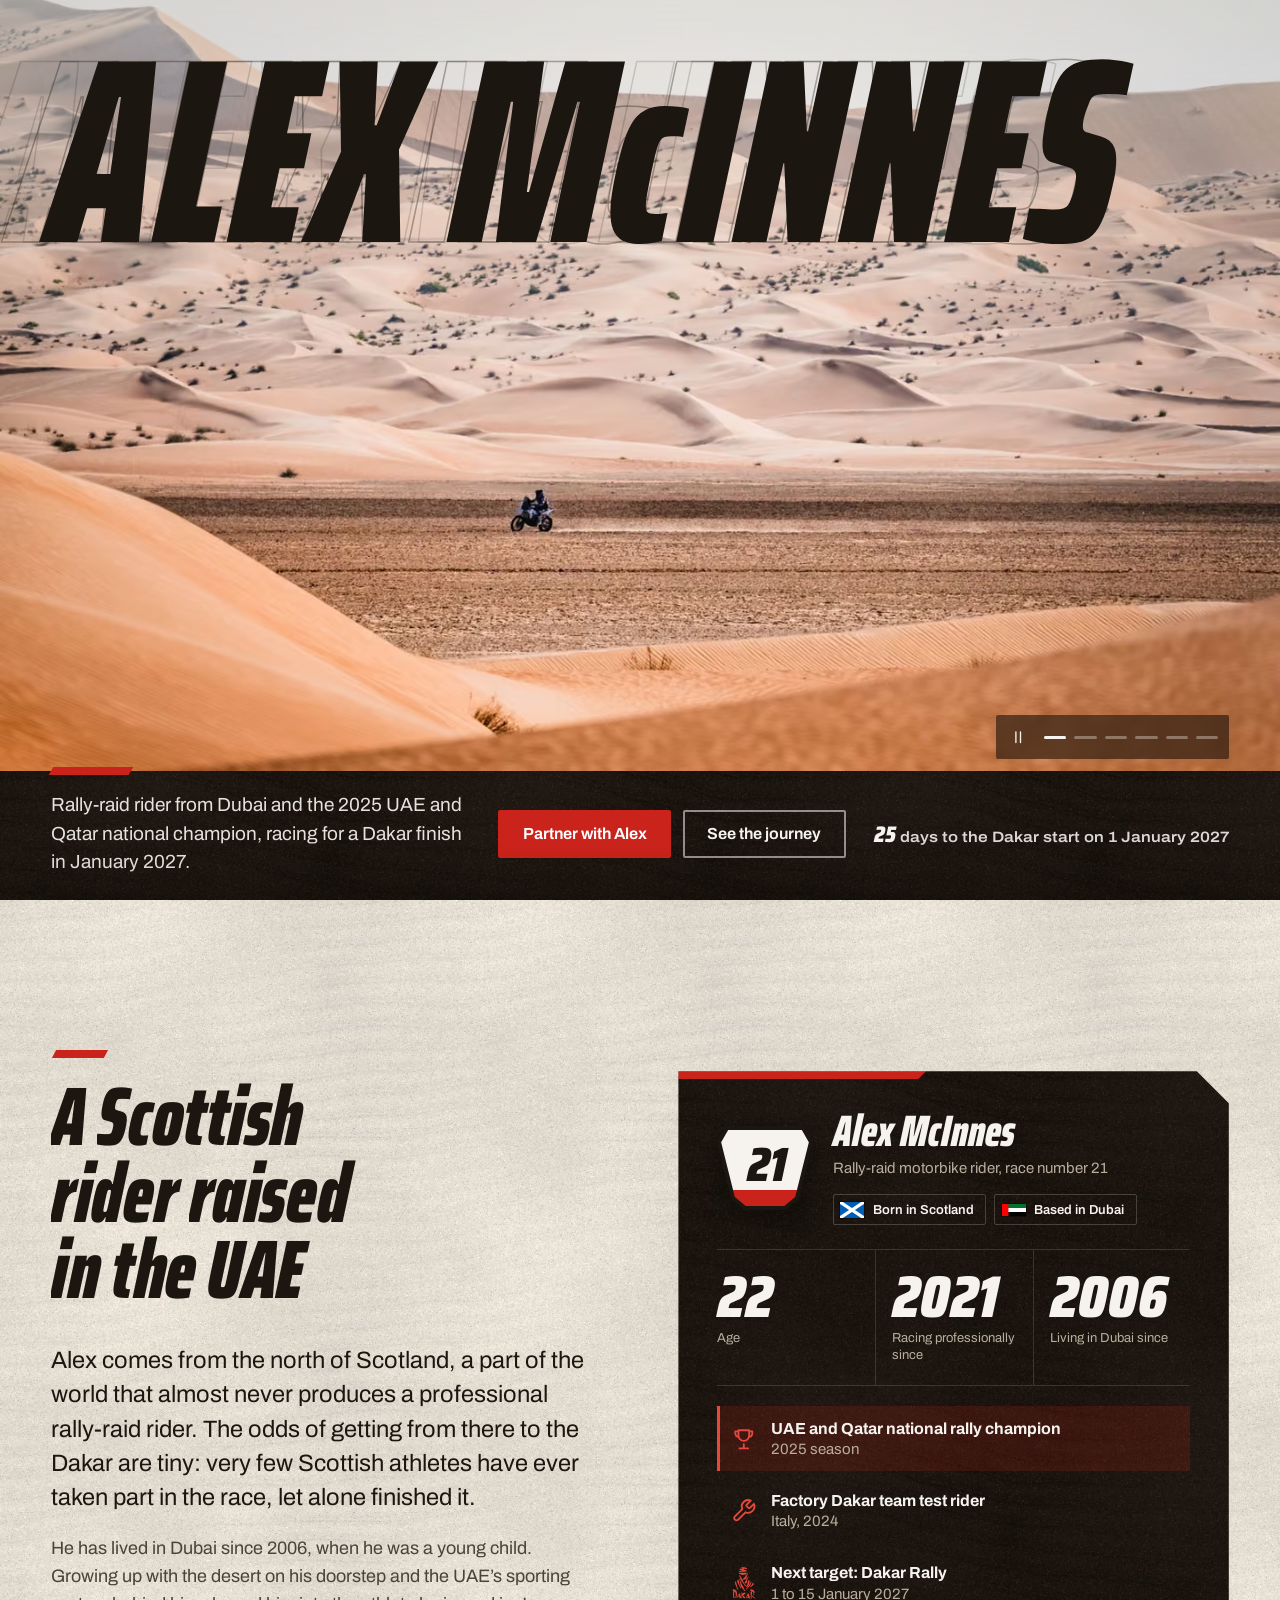
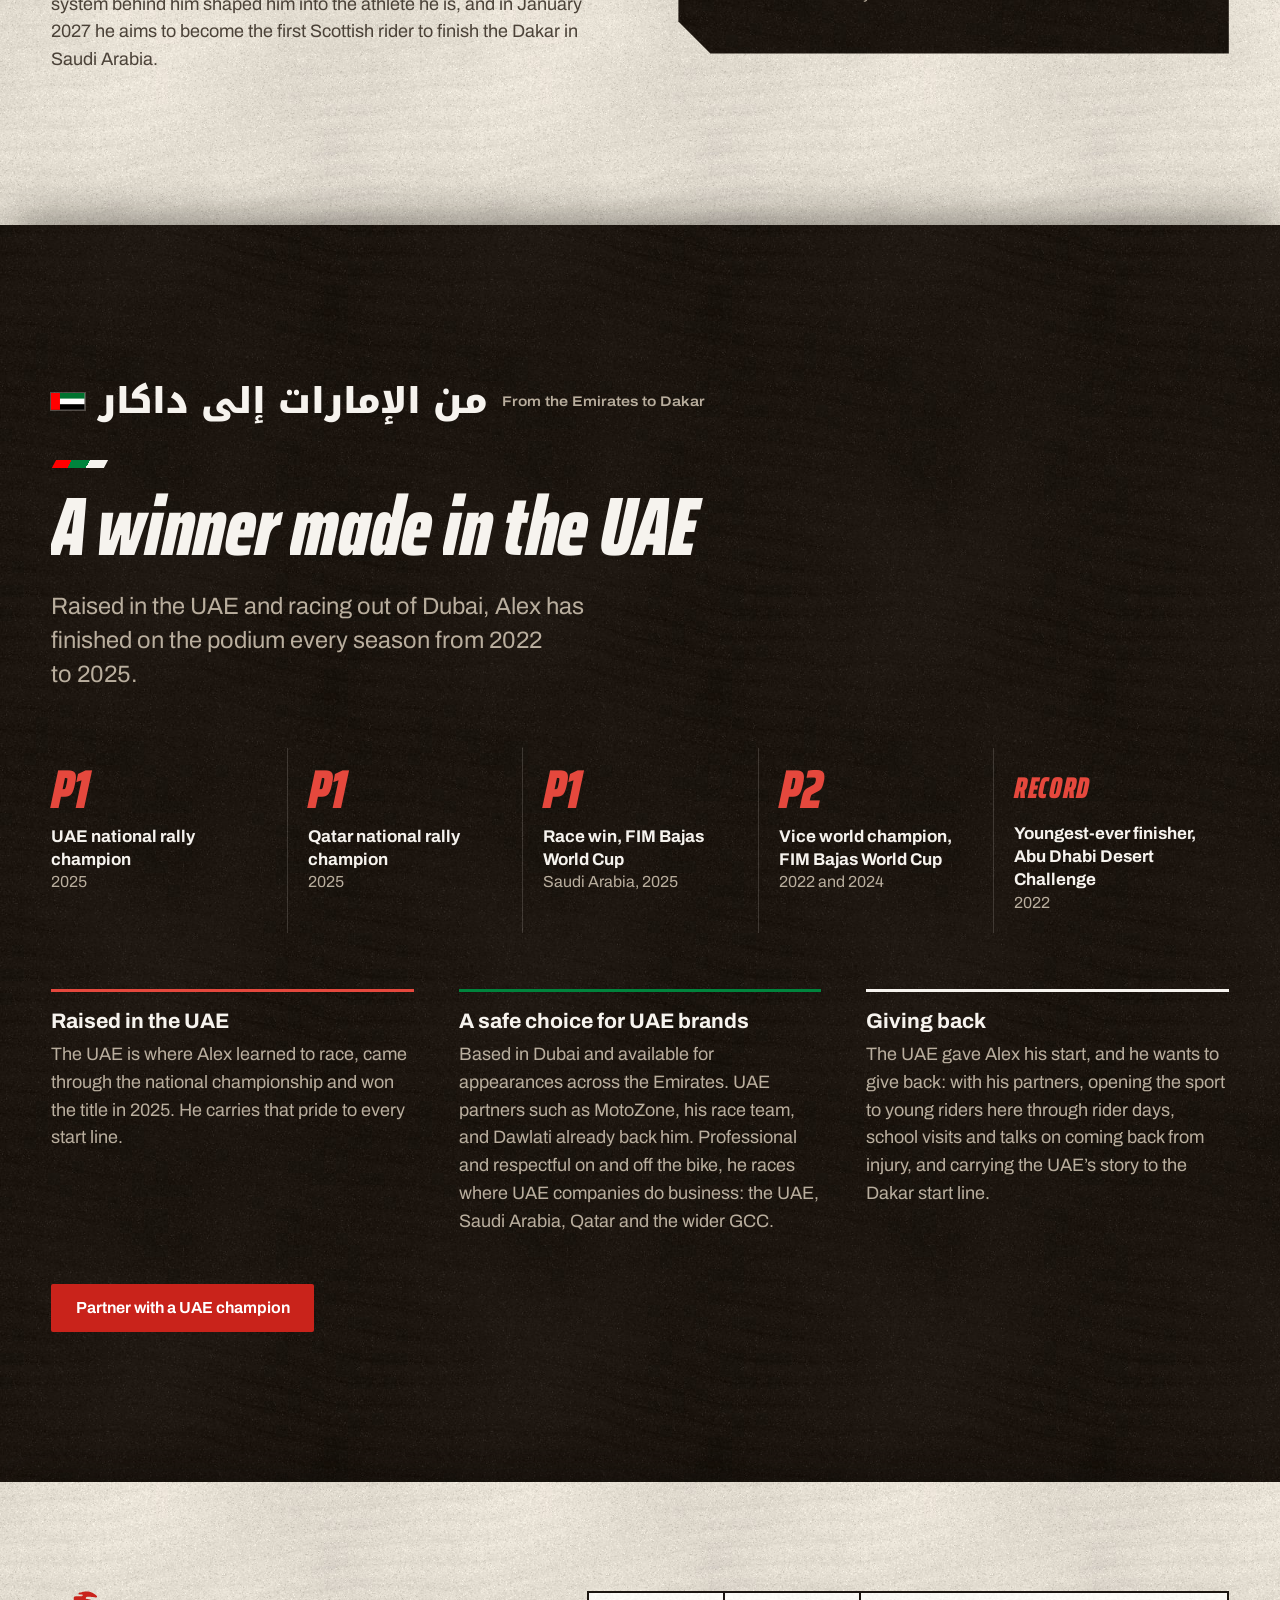
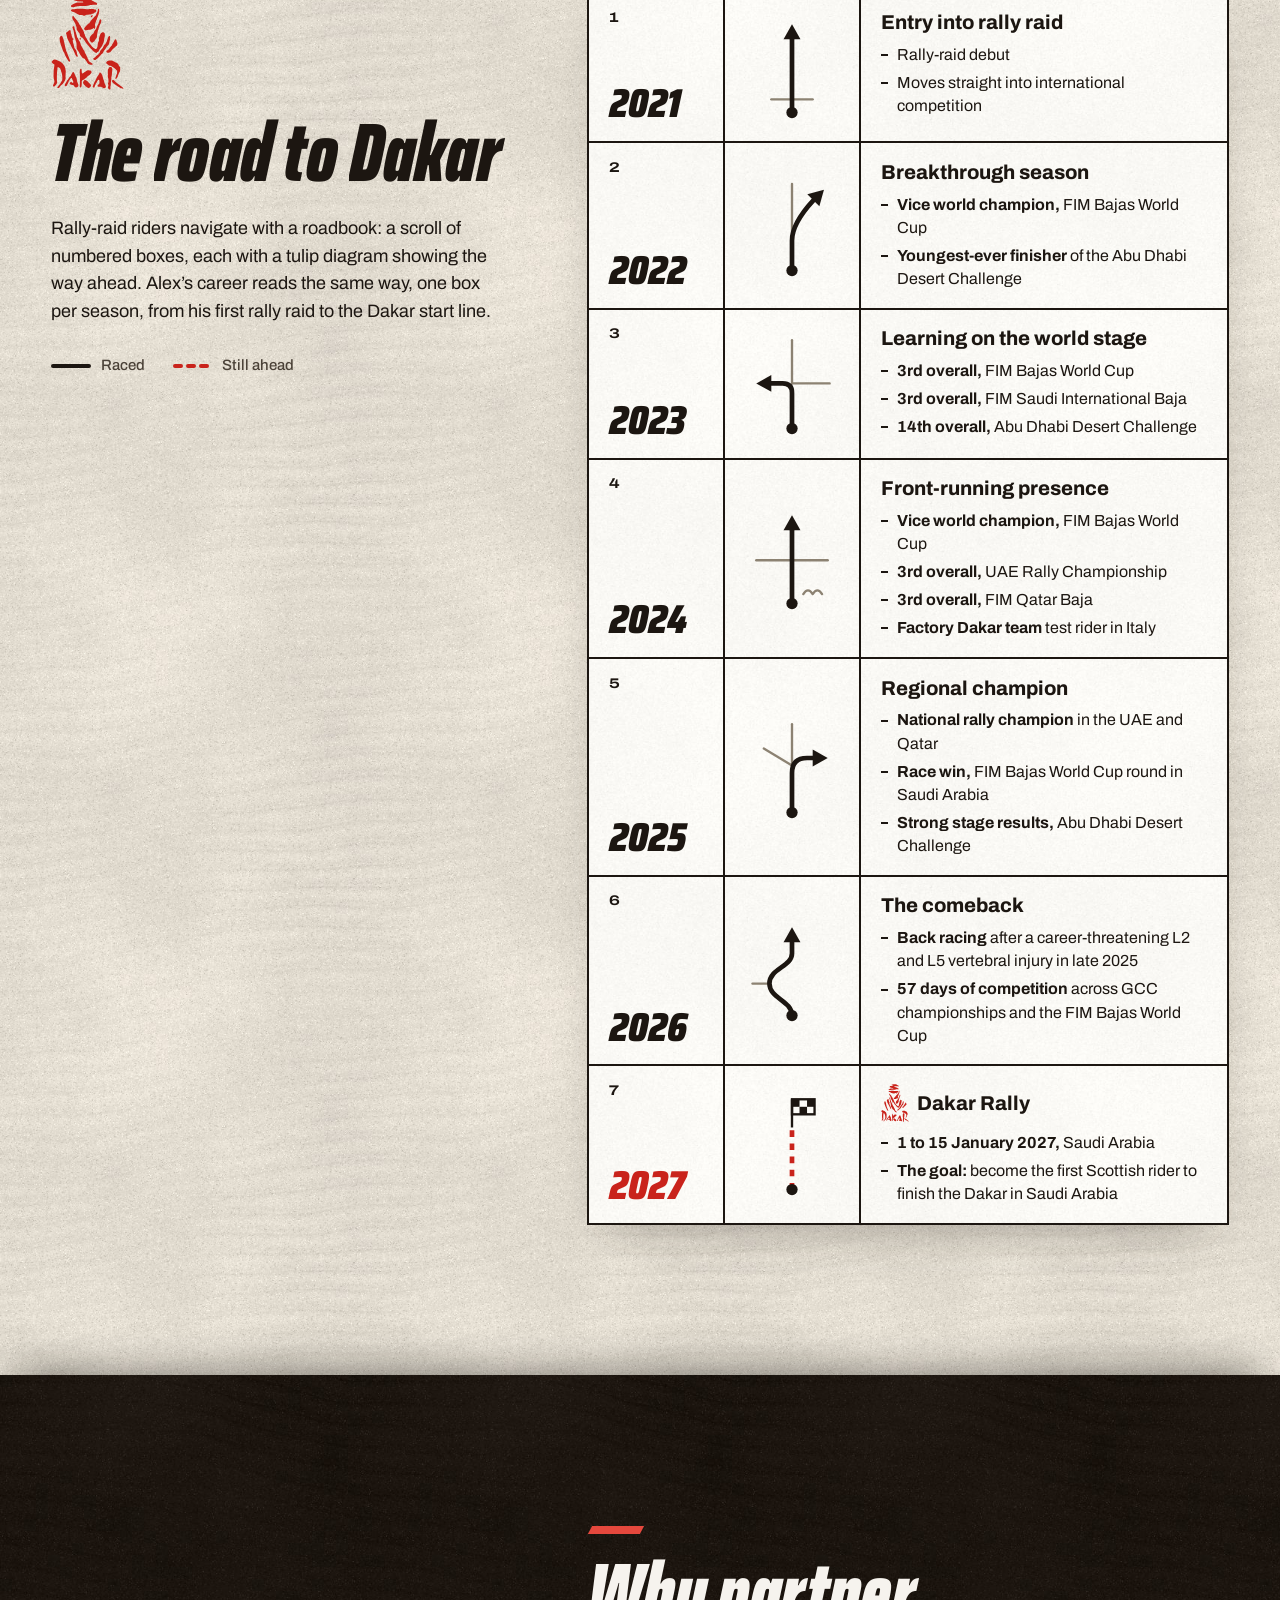
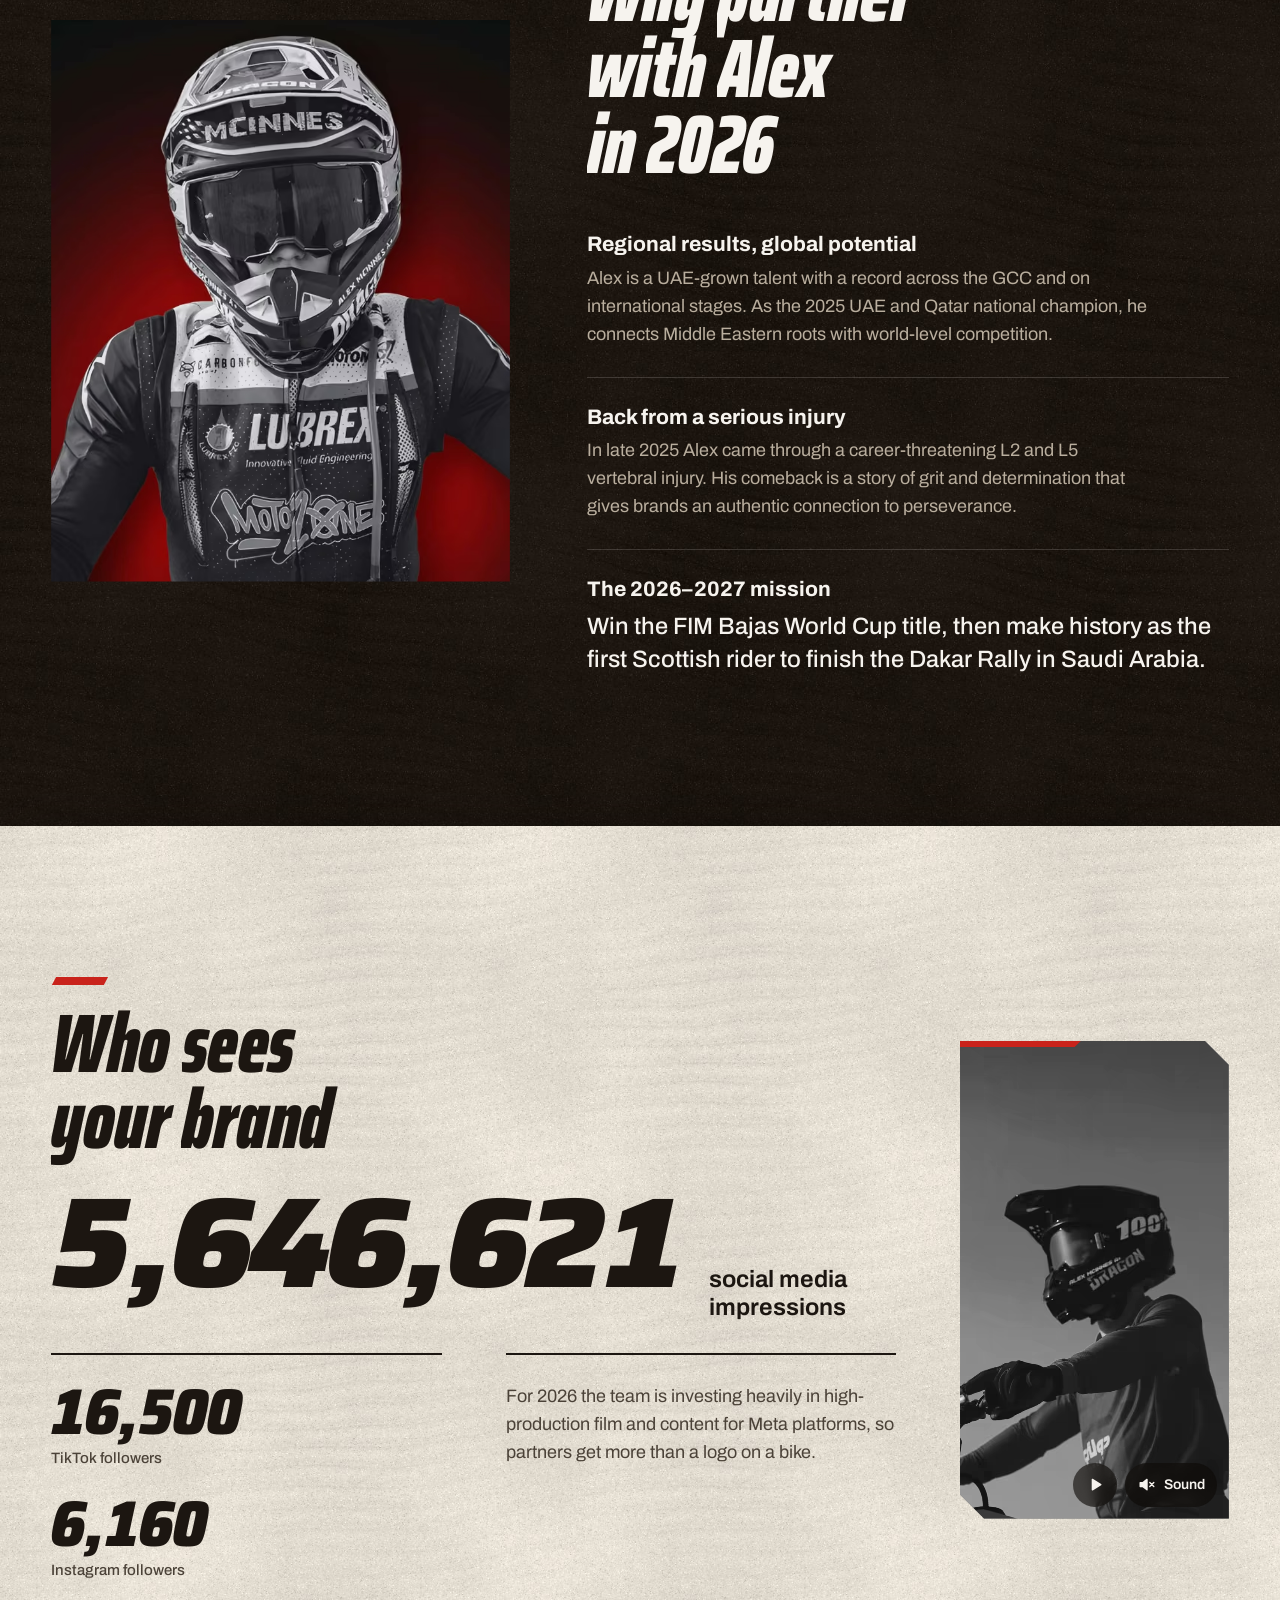
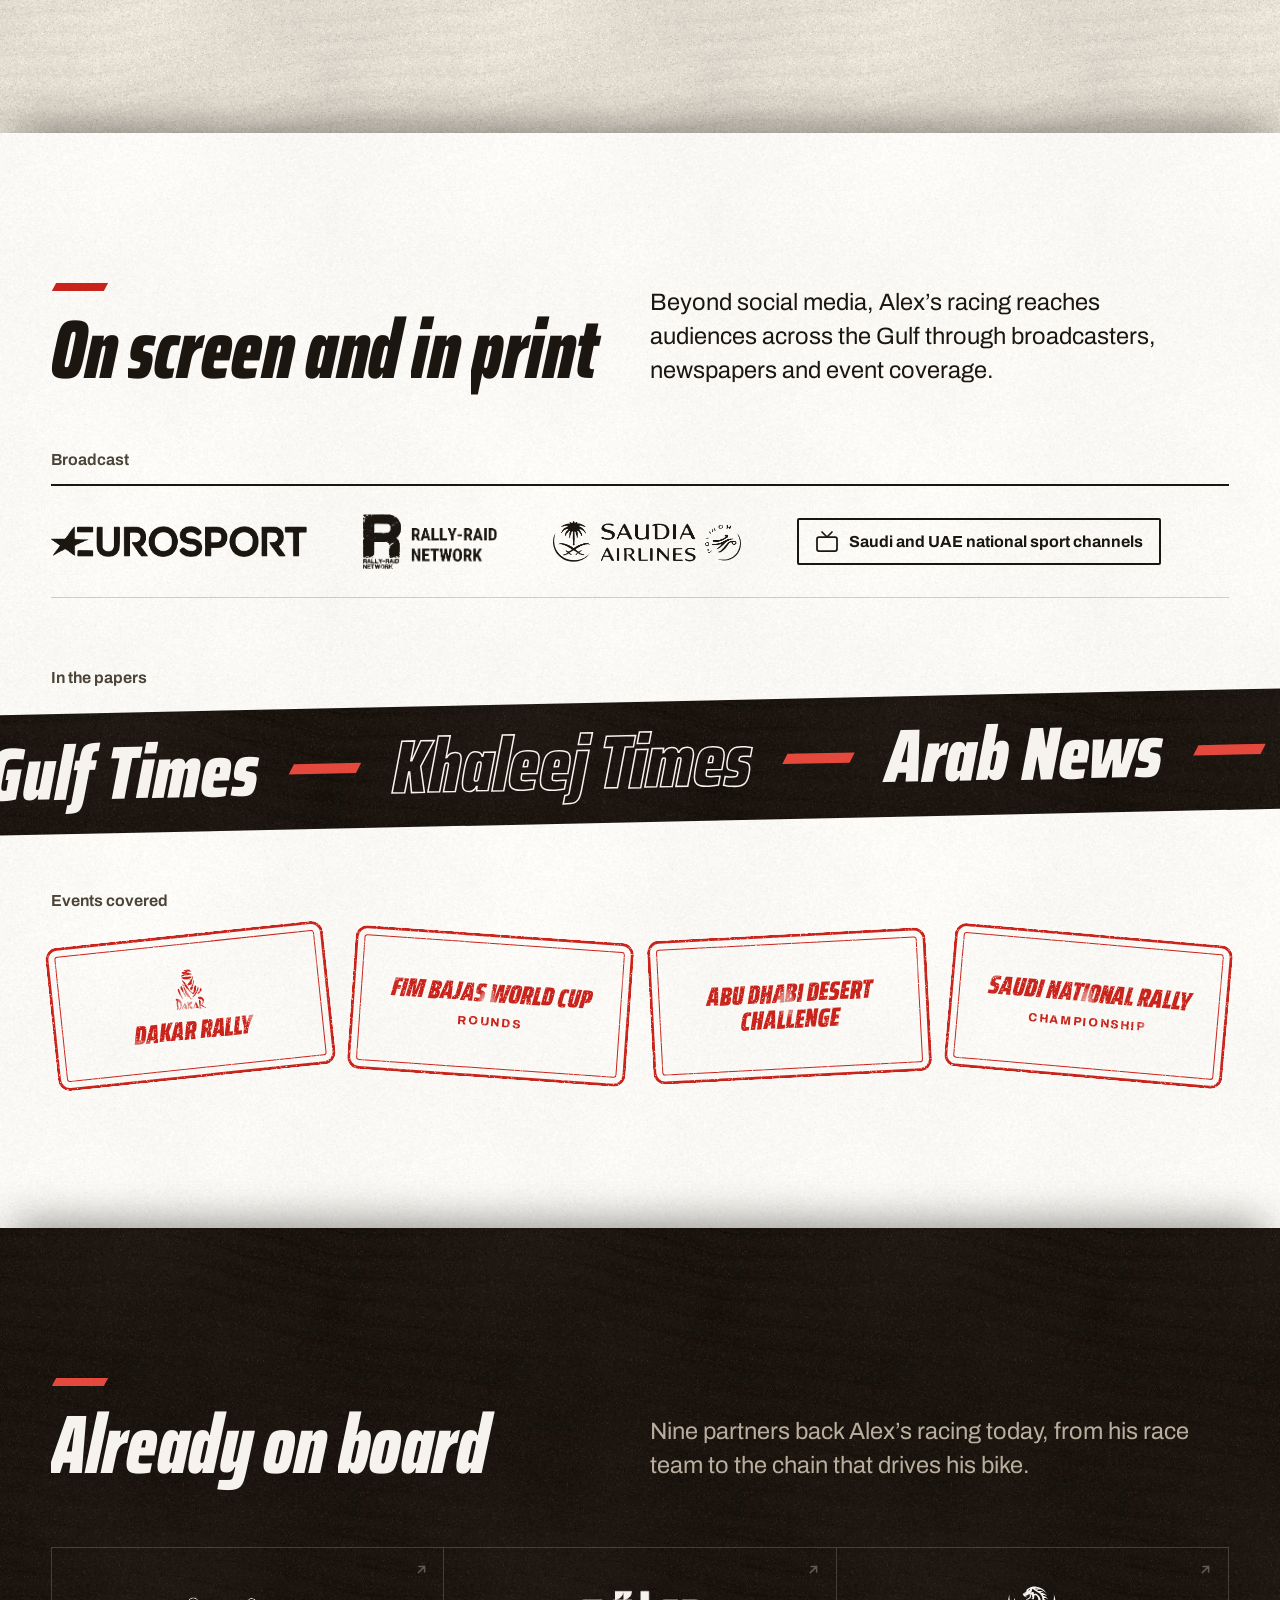
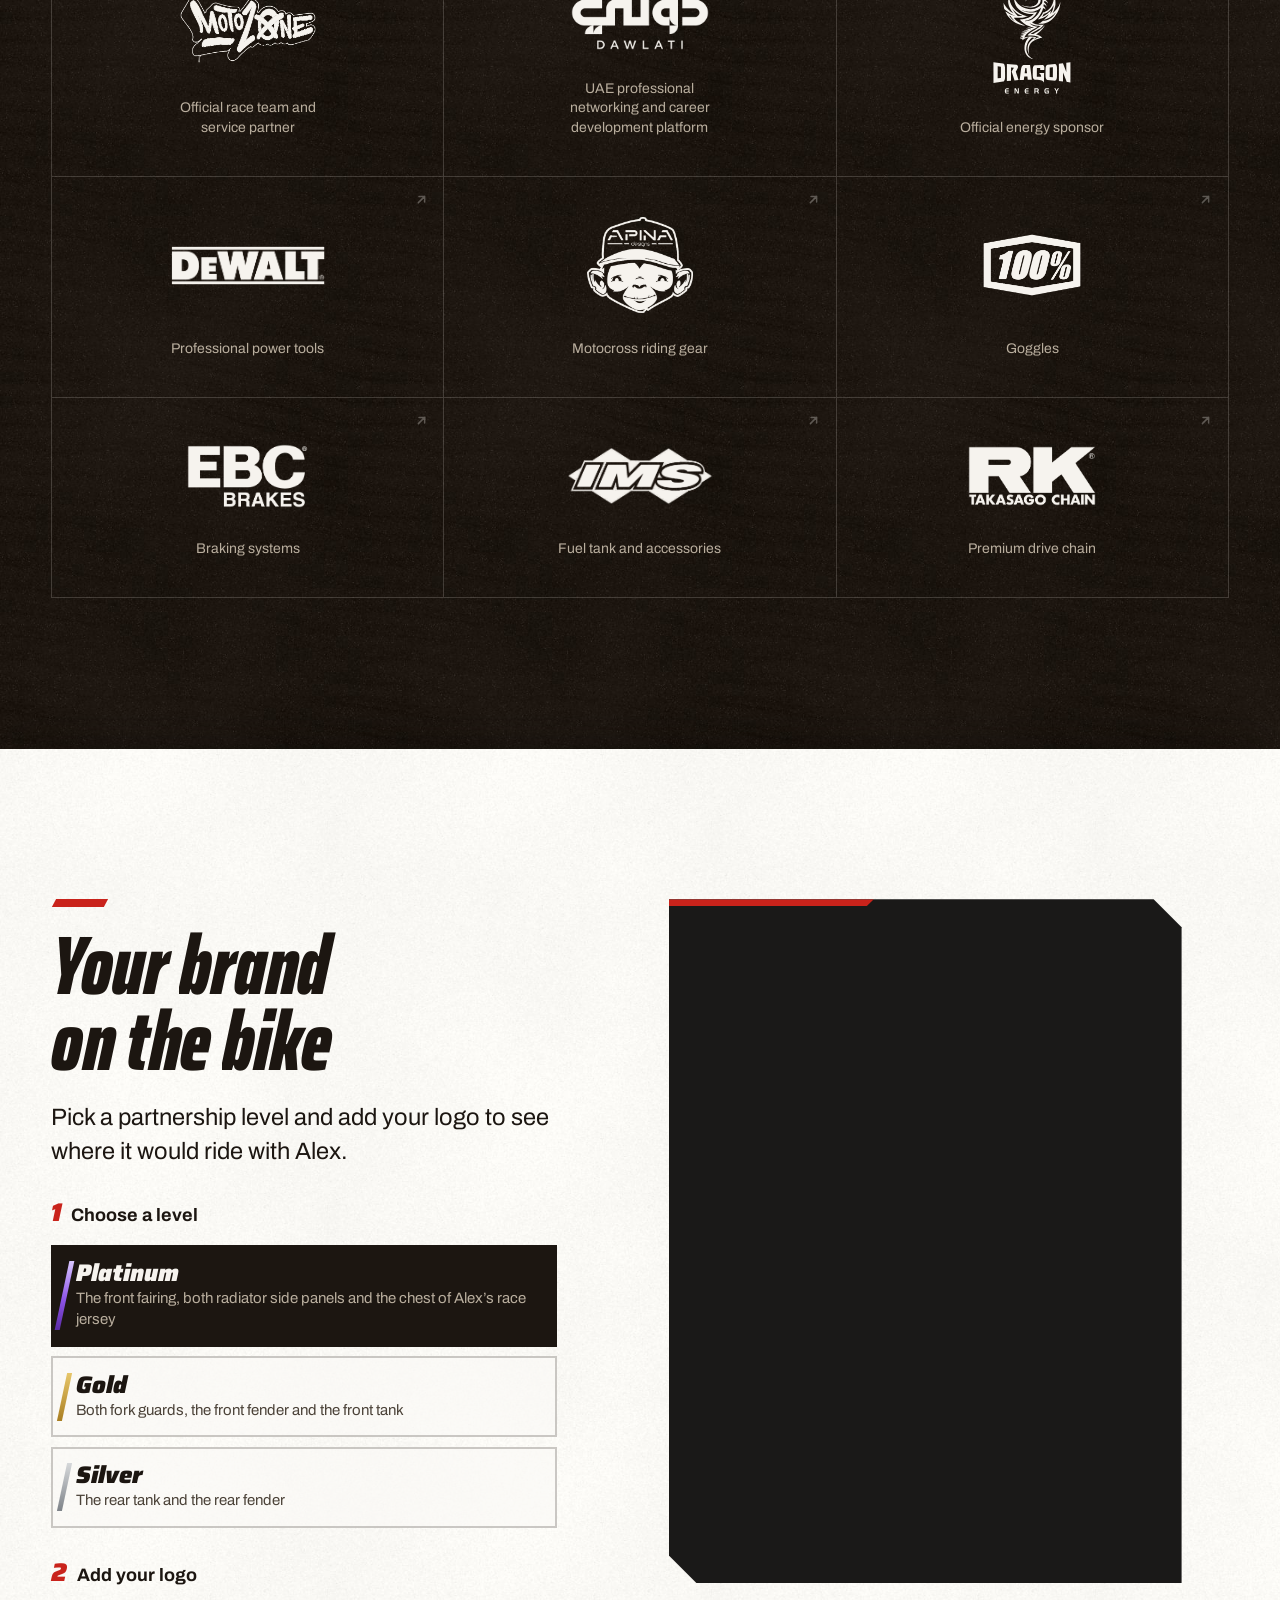
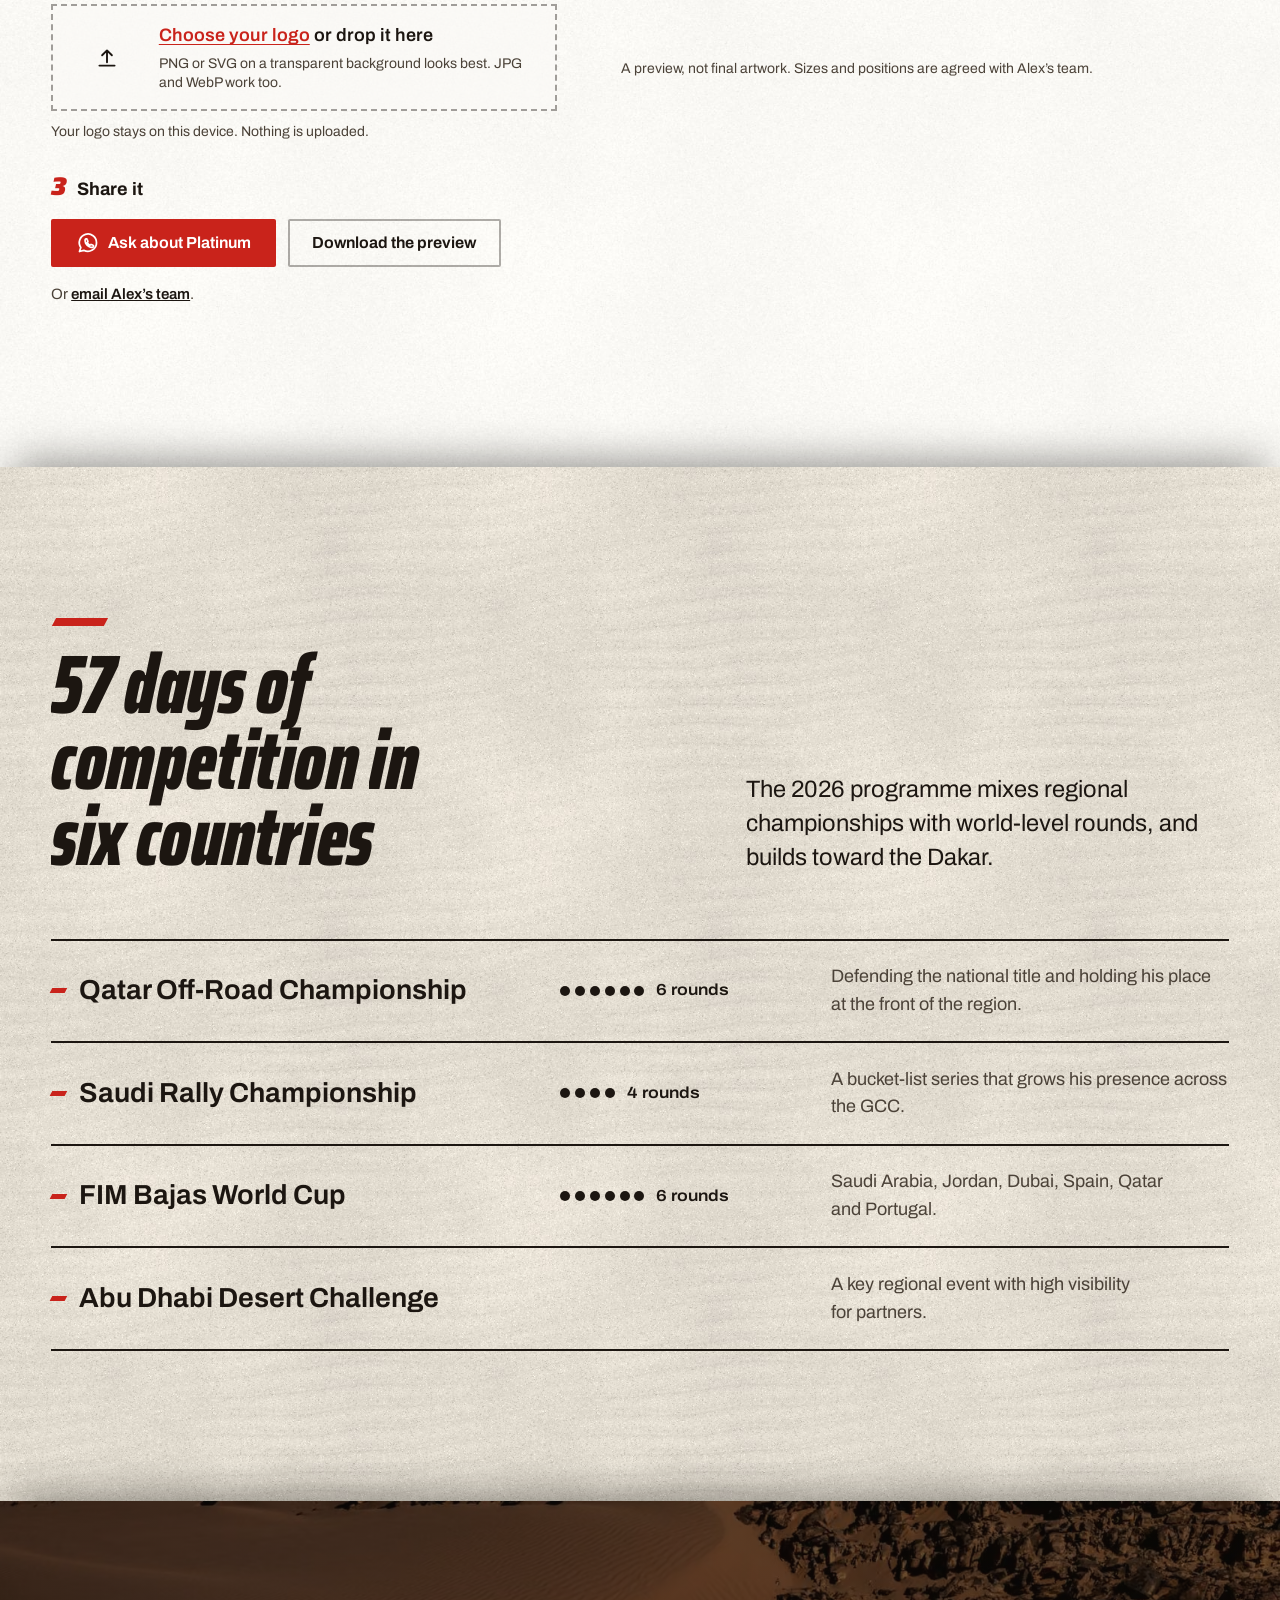
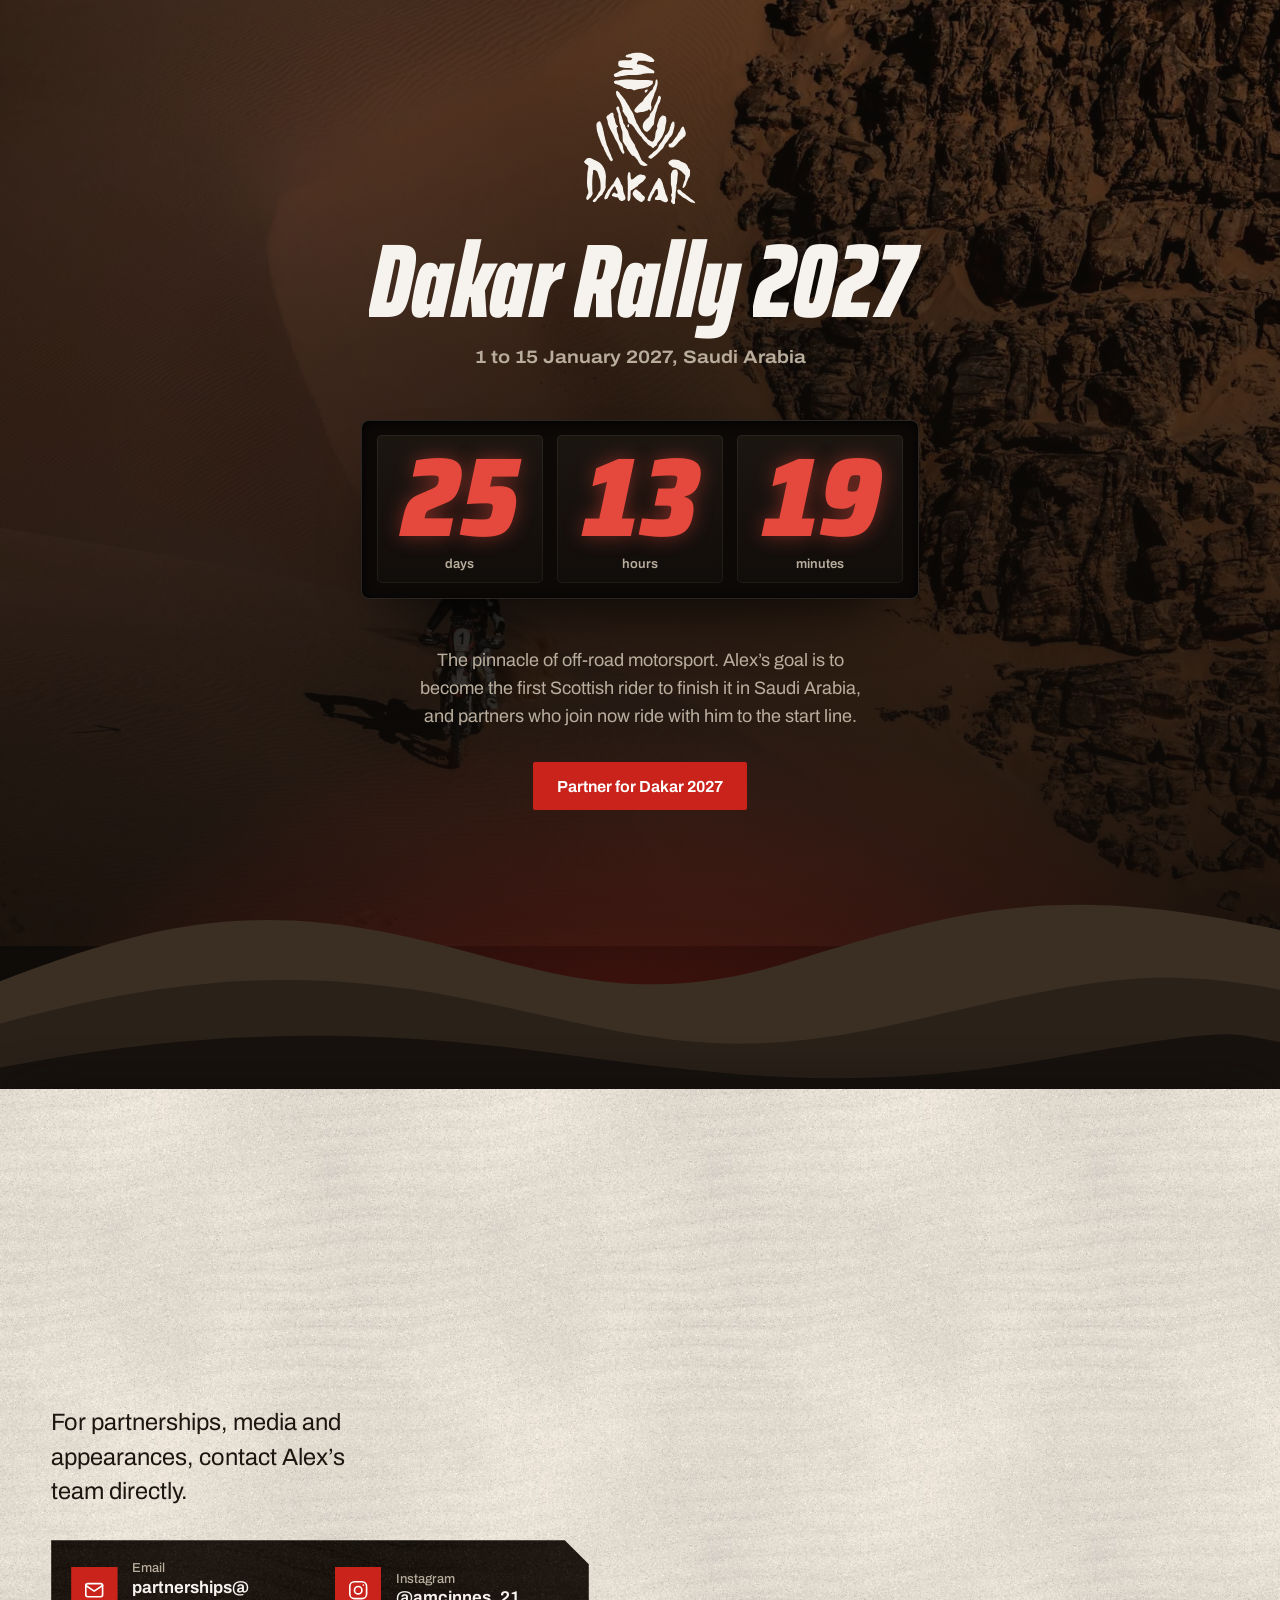
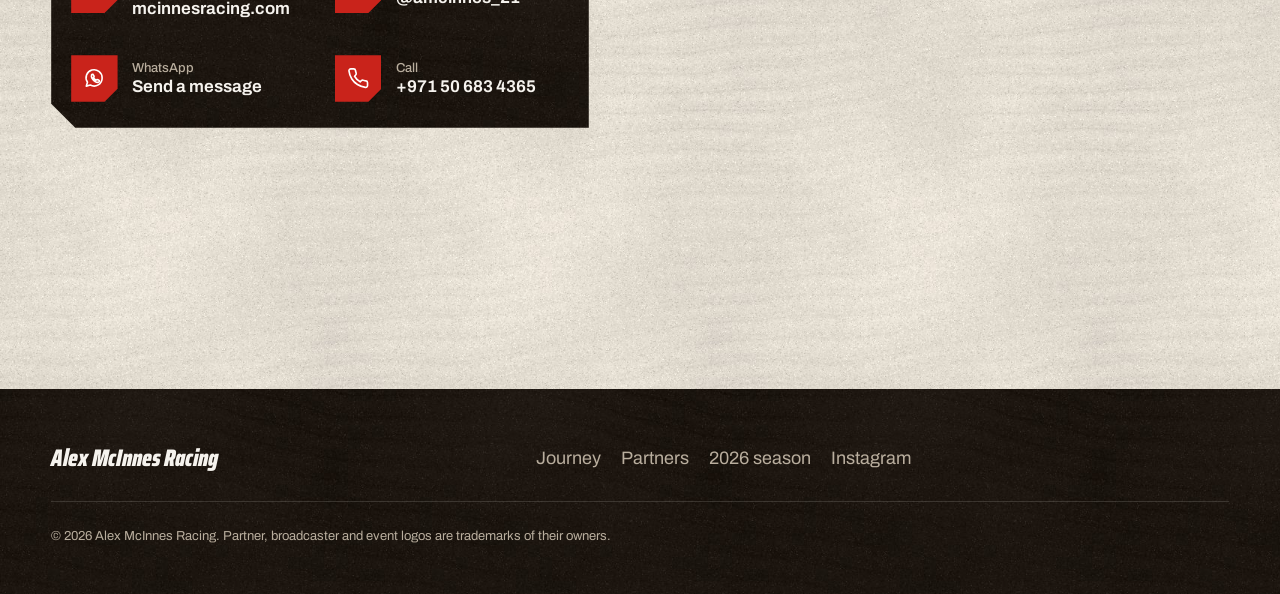
==== commit 78973bec: "Update Instagram followers to 6,160 Co-Authored-By: Claude Opus 5.5 <noreply@anthropic.com>" ====
--- a/alex-mcinnes-site/index.html
+++ b/alex-mcinnes-site/index.html
@@ -566,7 +566,7 @@
           </p>
           <dl class="reach-stats">
             <div><dt>TikTok followers</dt><dd><span class="sr-only">16,500</span><span aria-hidden="true" data-count="16500">16,500</span></dd></div>
-            <div><dt>Instagram followers</dt><dd><span class="sr-only">5,711</span><span aria-hidden="true" data-count="5711">5,711</span></dd></div>
+            <div><dt>Instagram followers</dt><dd><span class="sr-only">6,160</span><span aria-hidden="true" data-count="6160">6,160</span></dd></div>
           </dl>
           <p class="reach-note">For 2026 the team is investing heavily in high-production film and content for Meta platforms, so partners get more than a logo on a bike.</p>
           <figure class="reel" data-reveal>
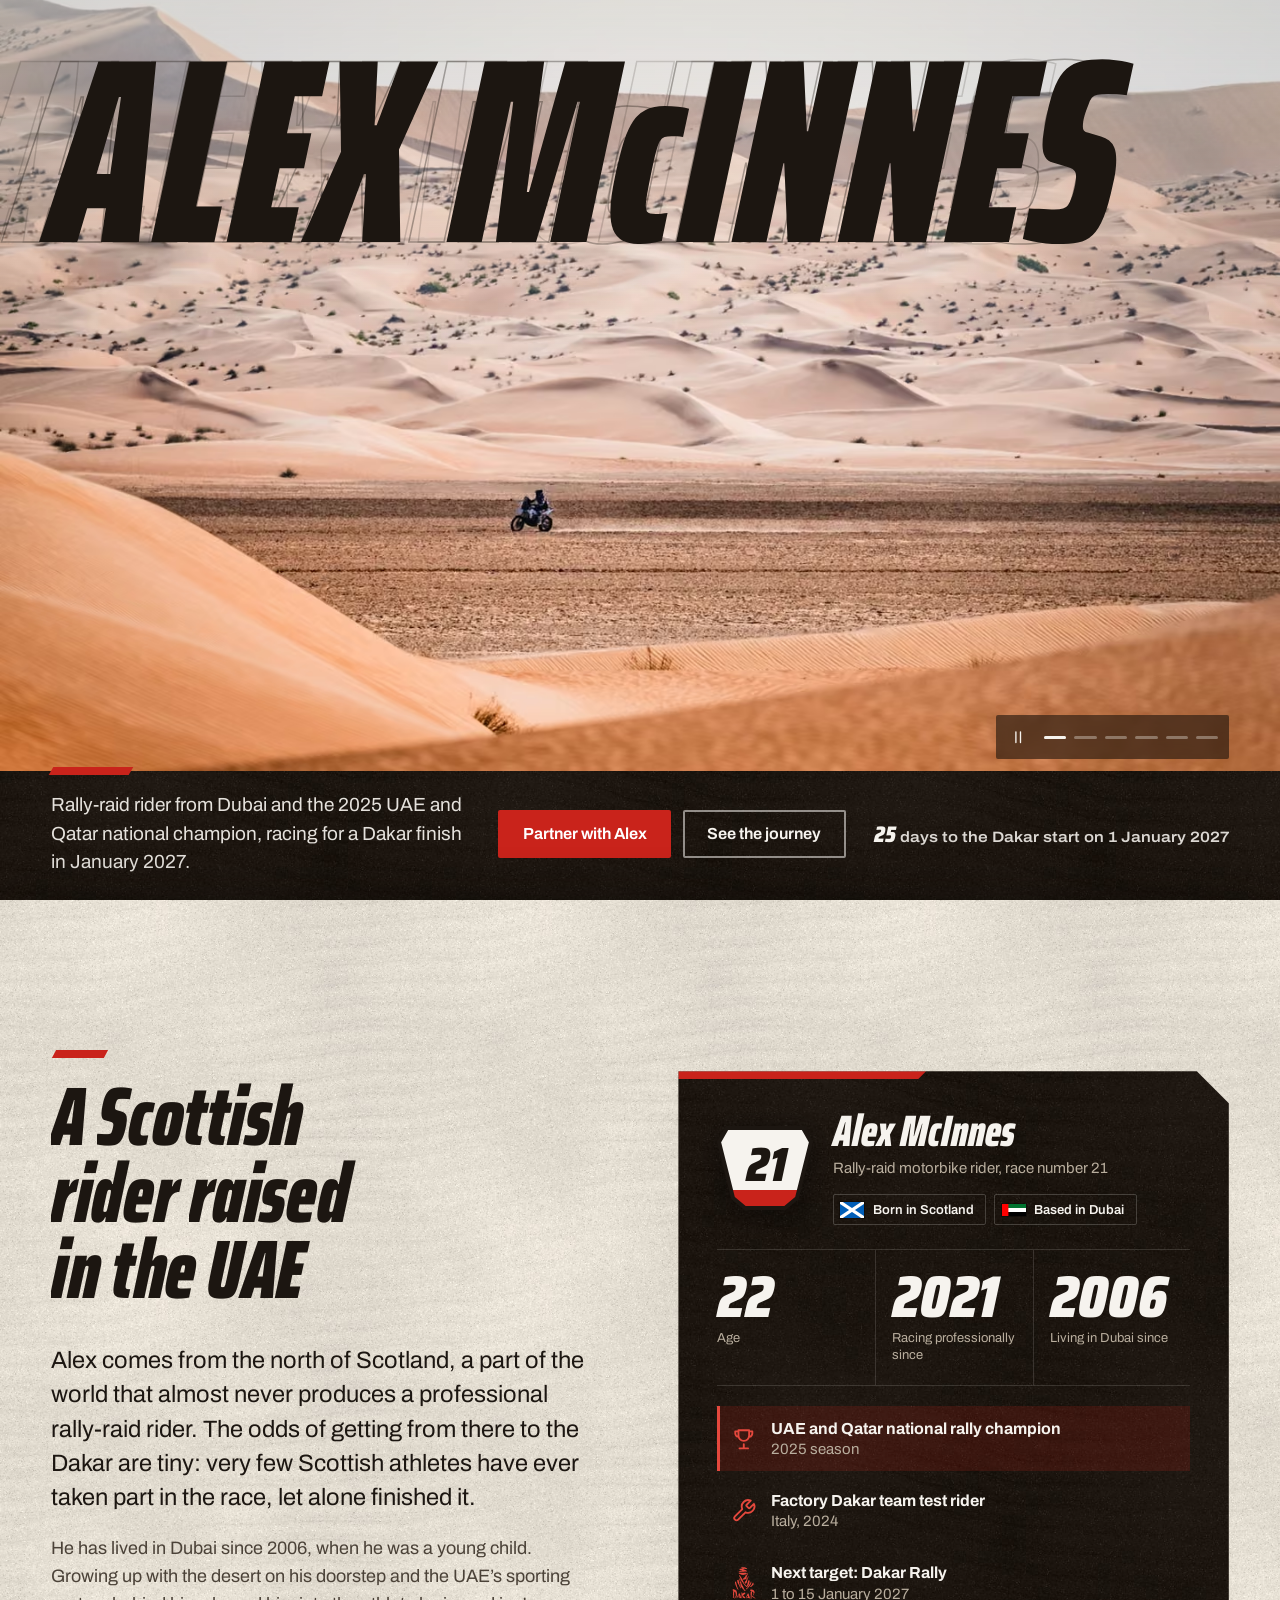
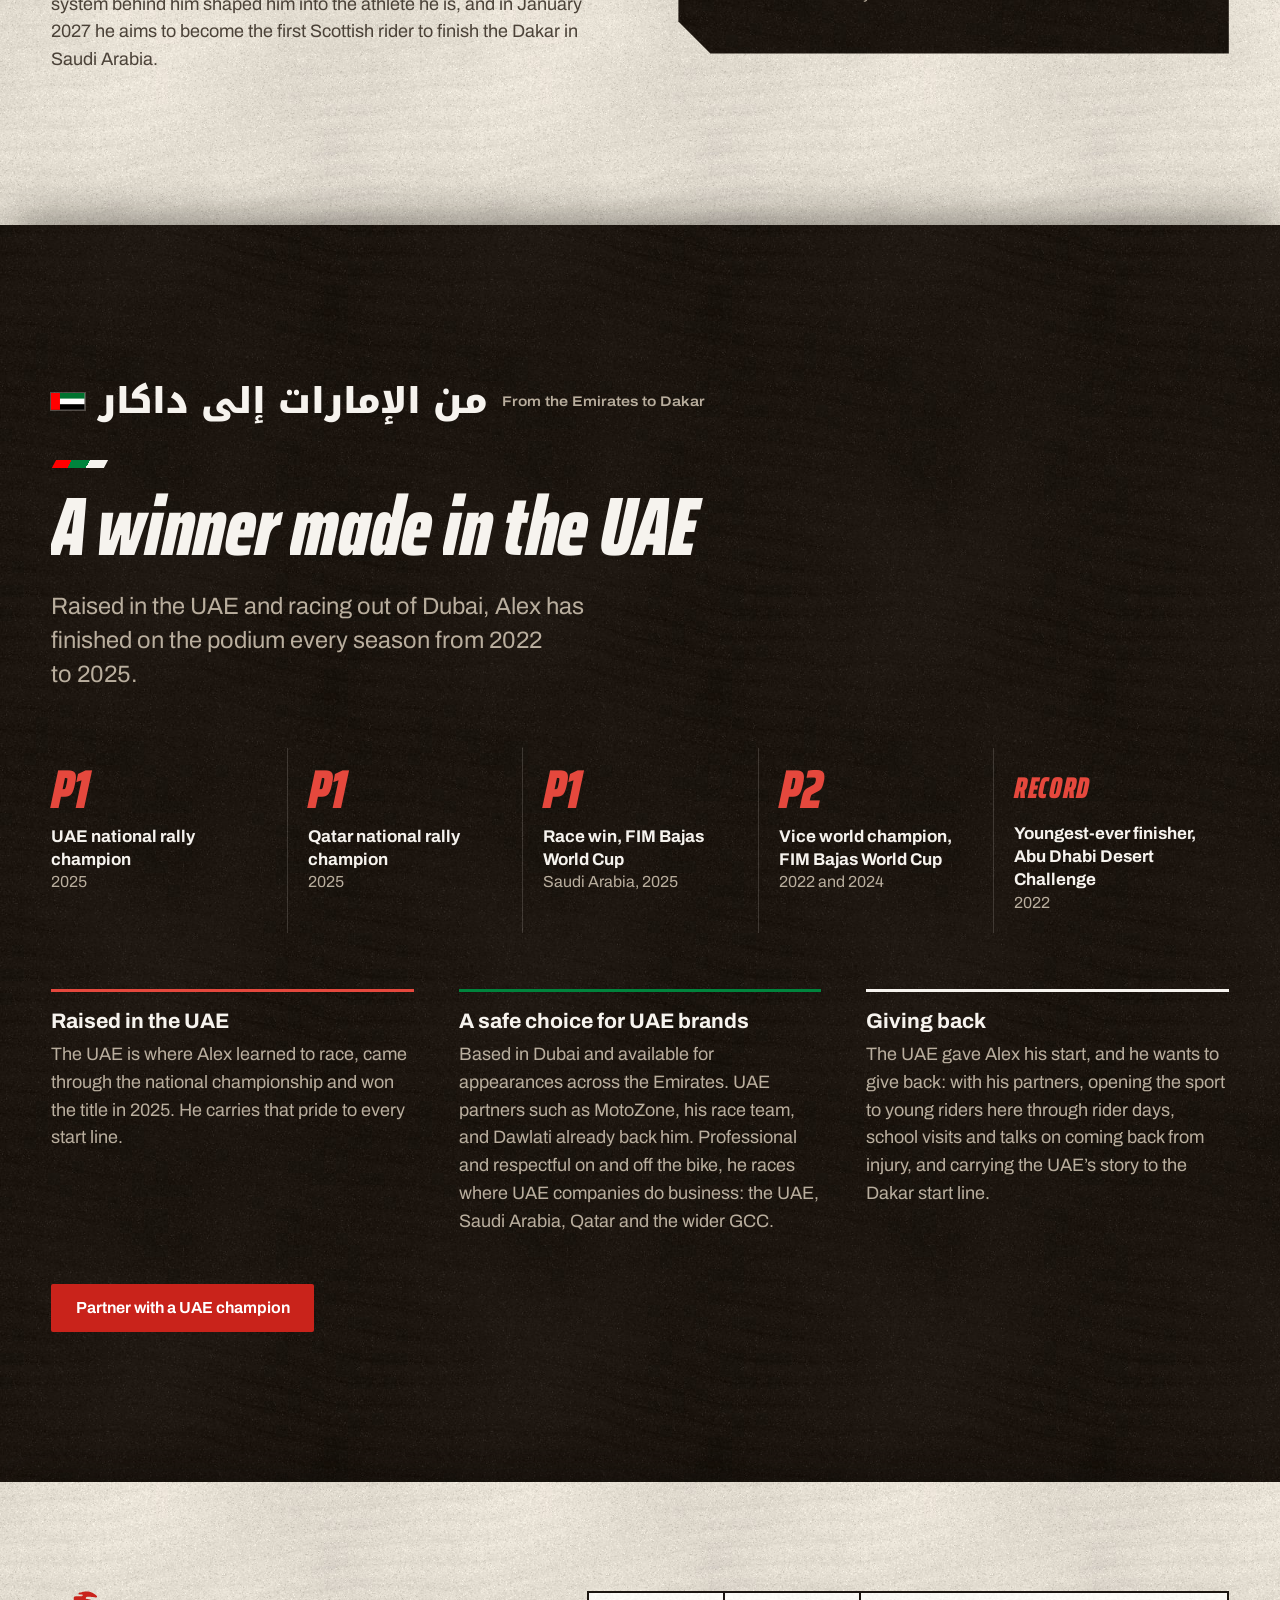
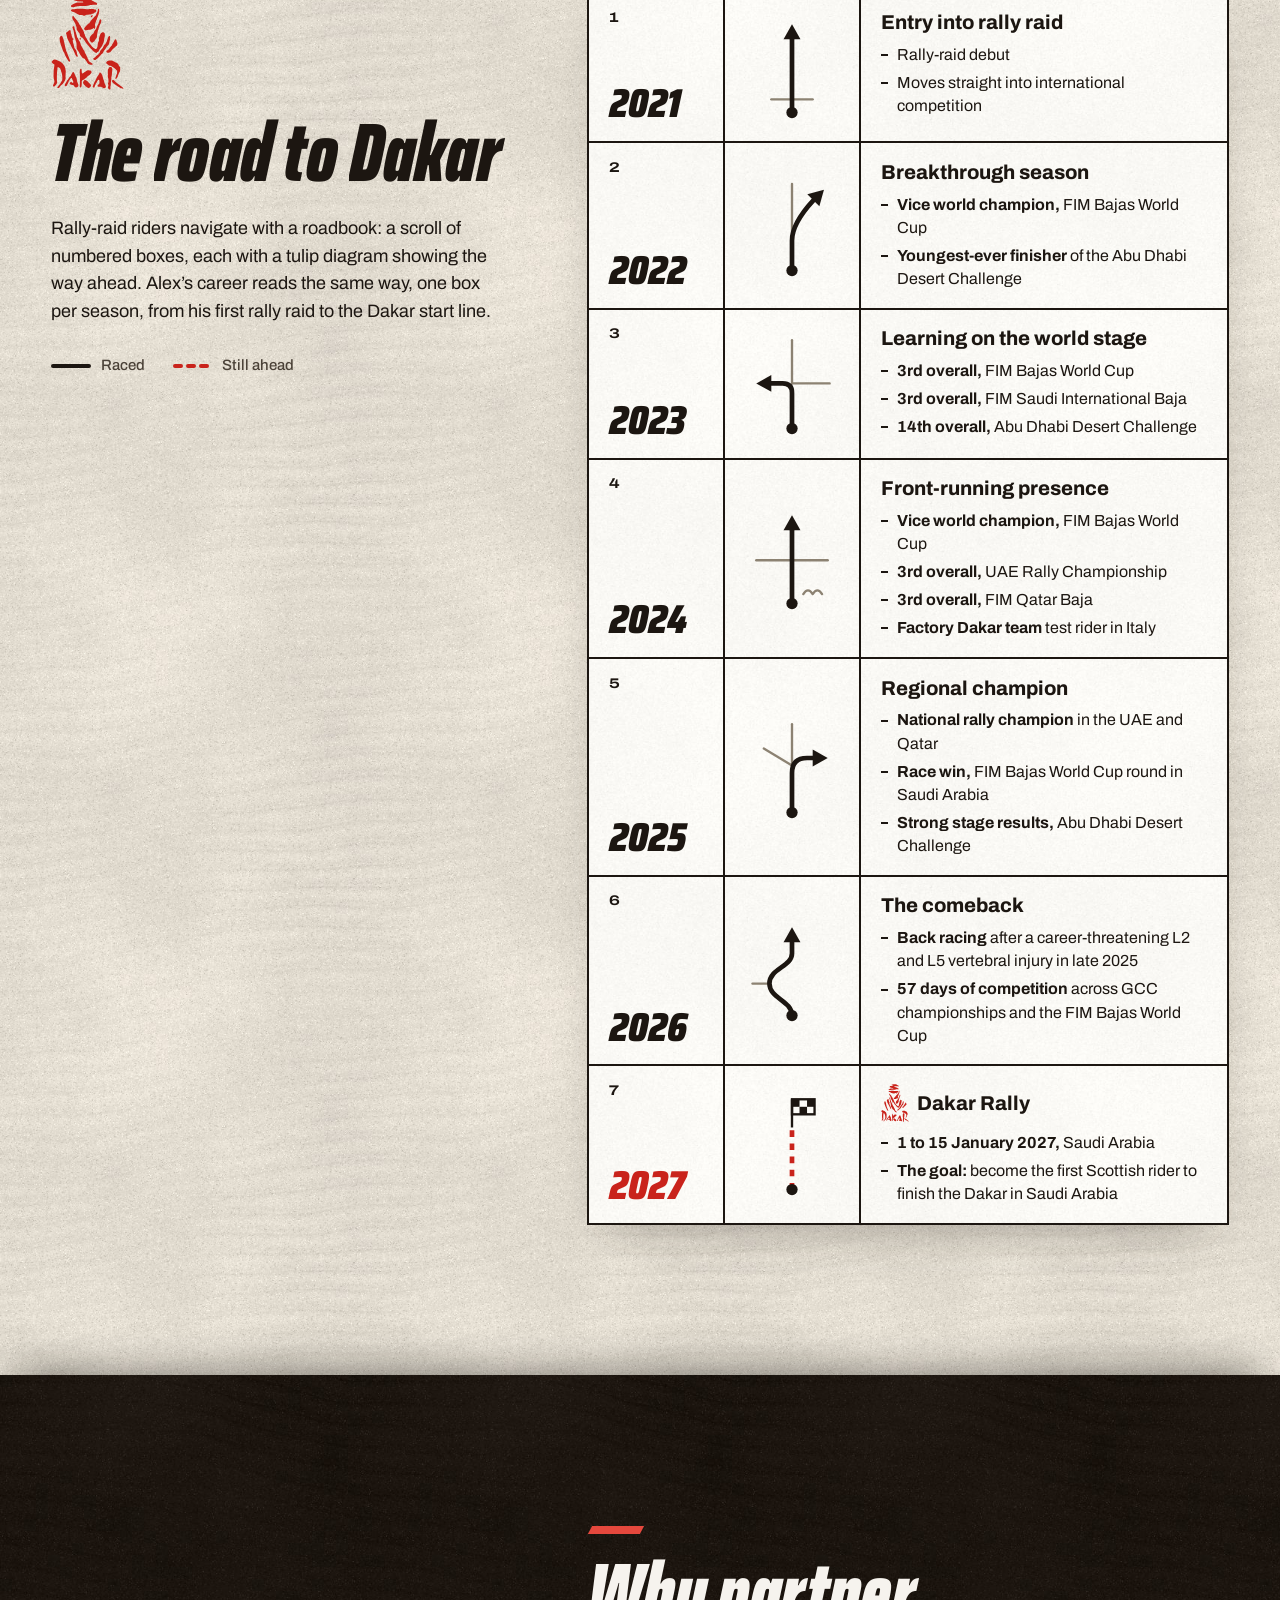
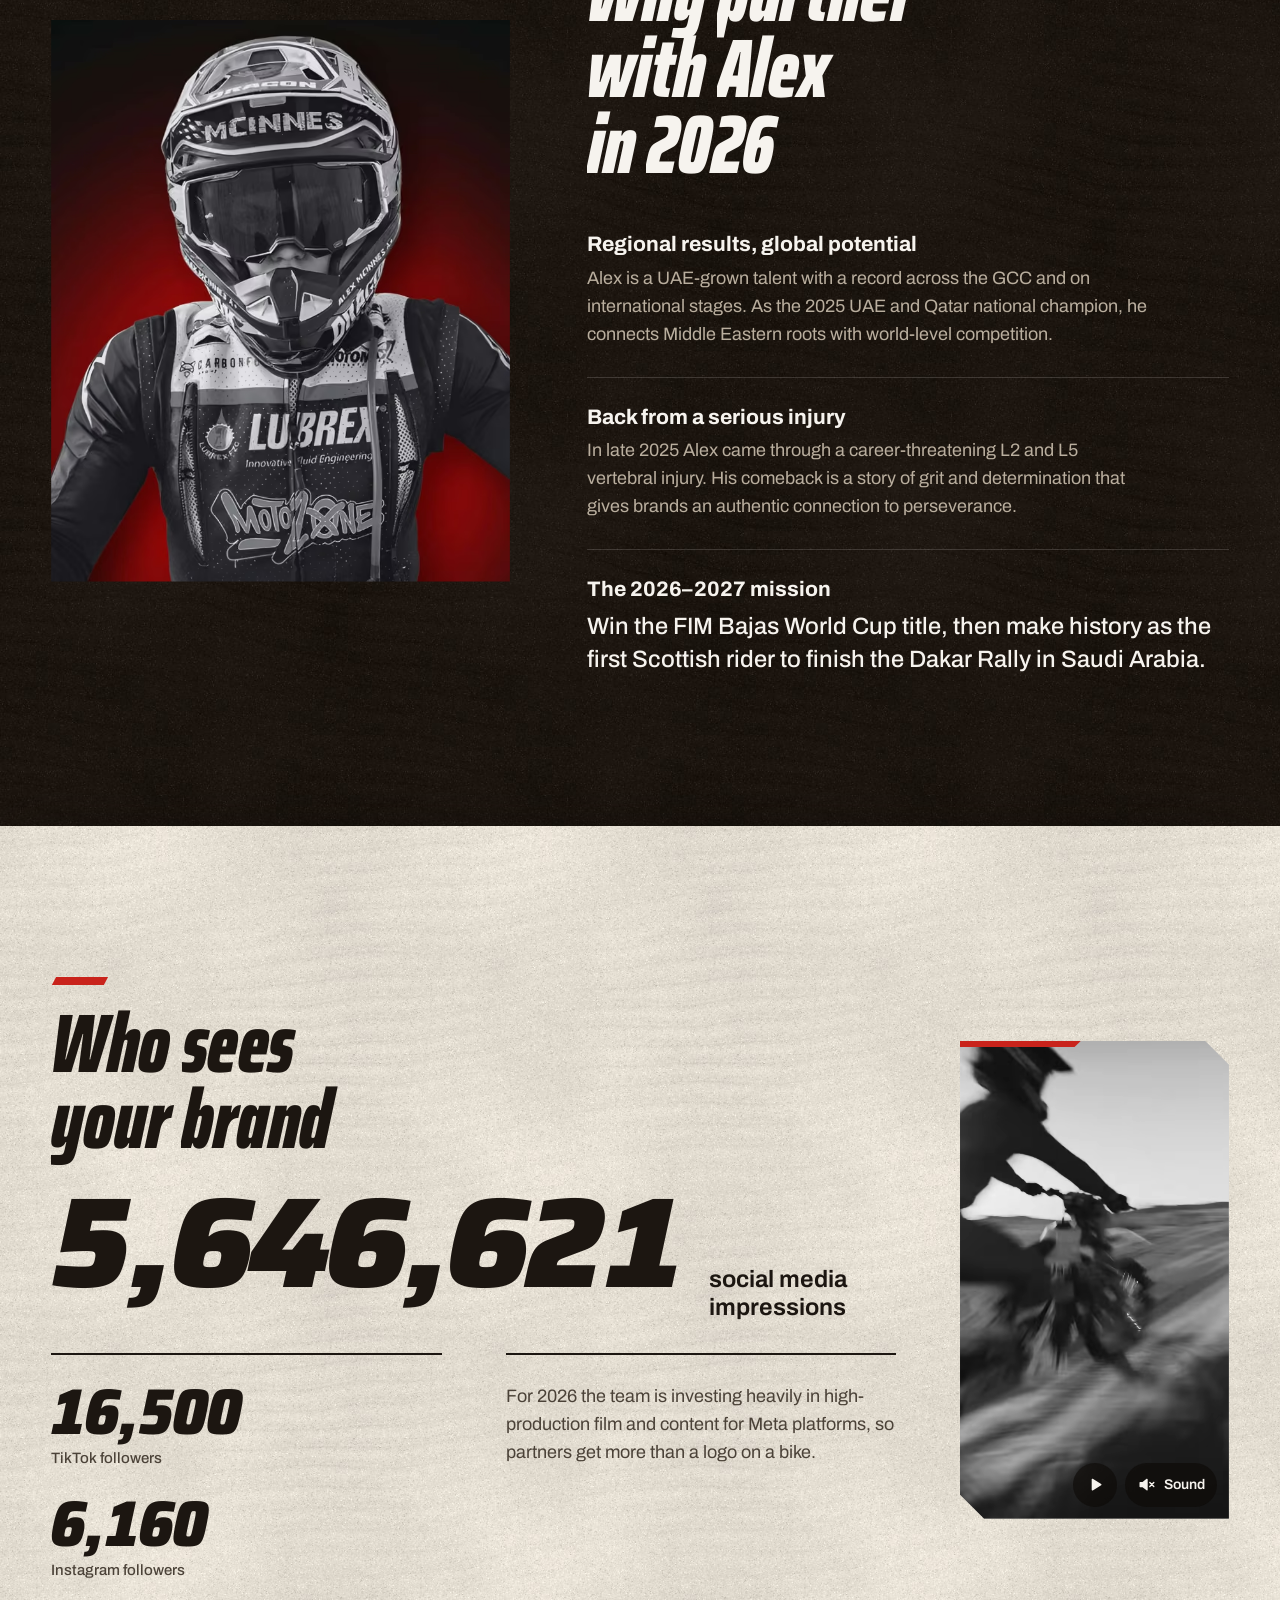
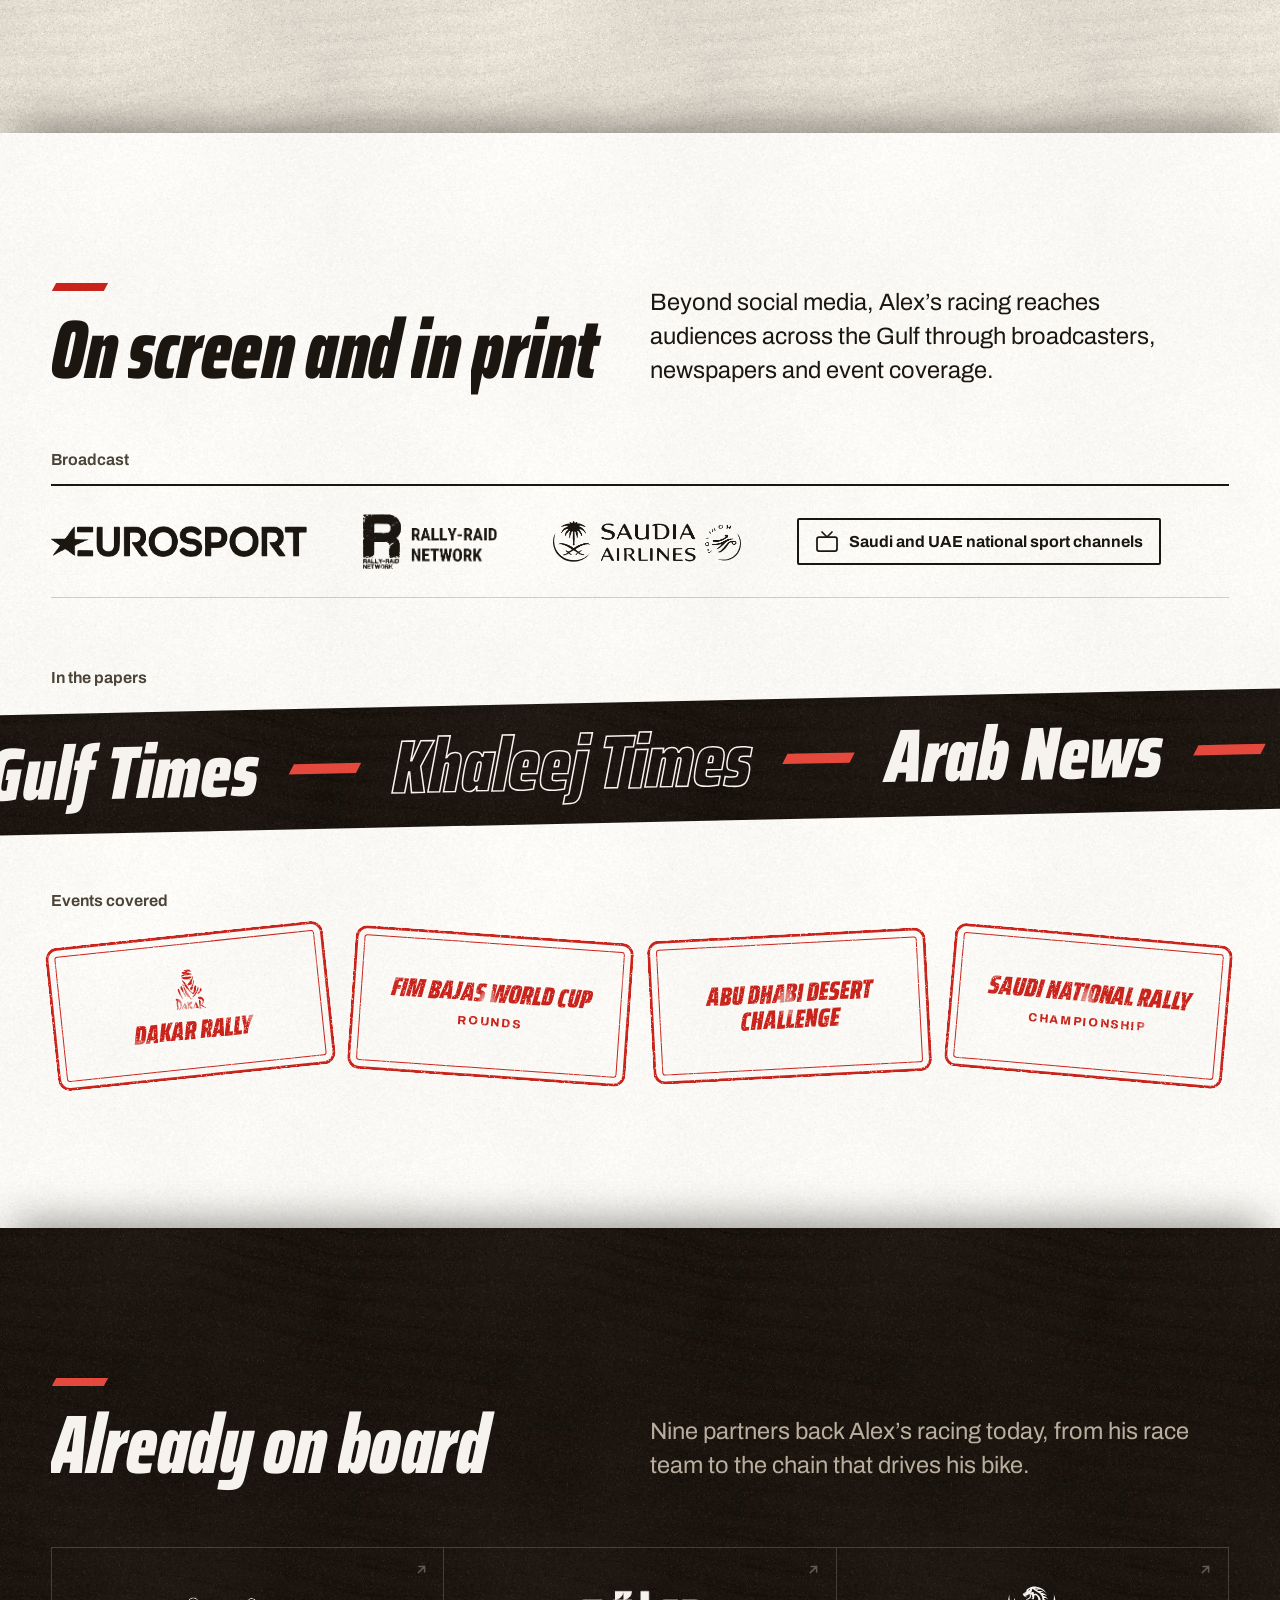
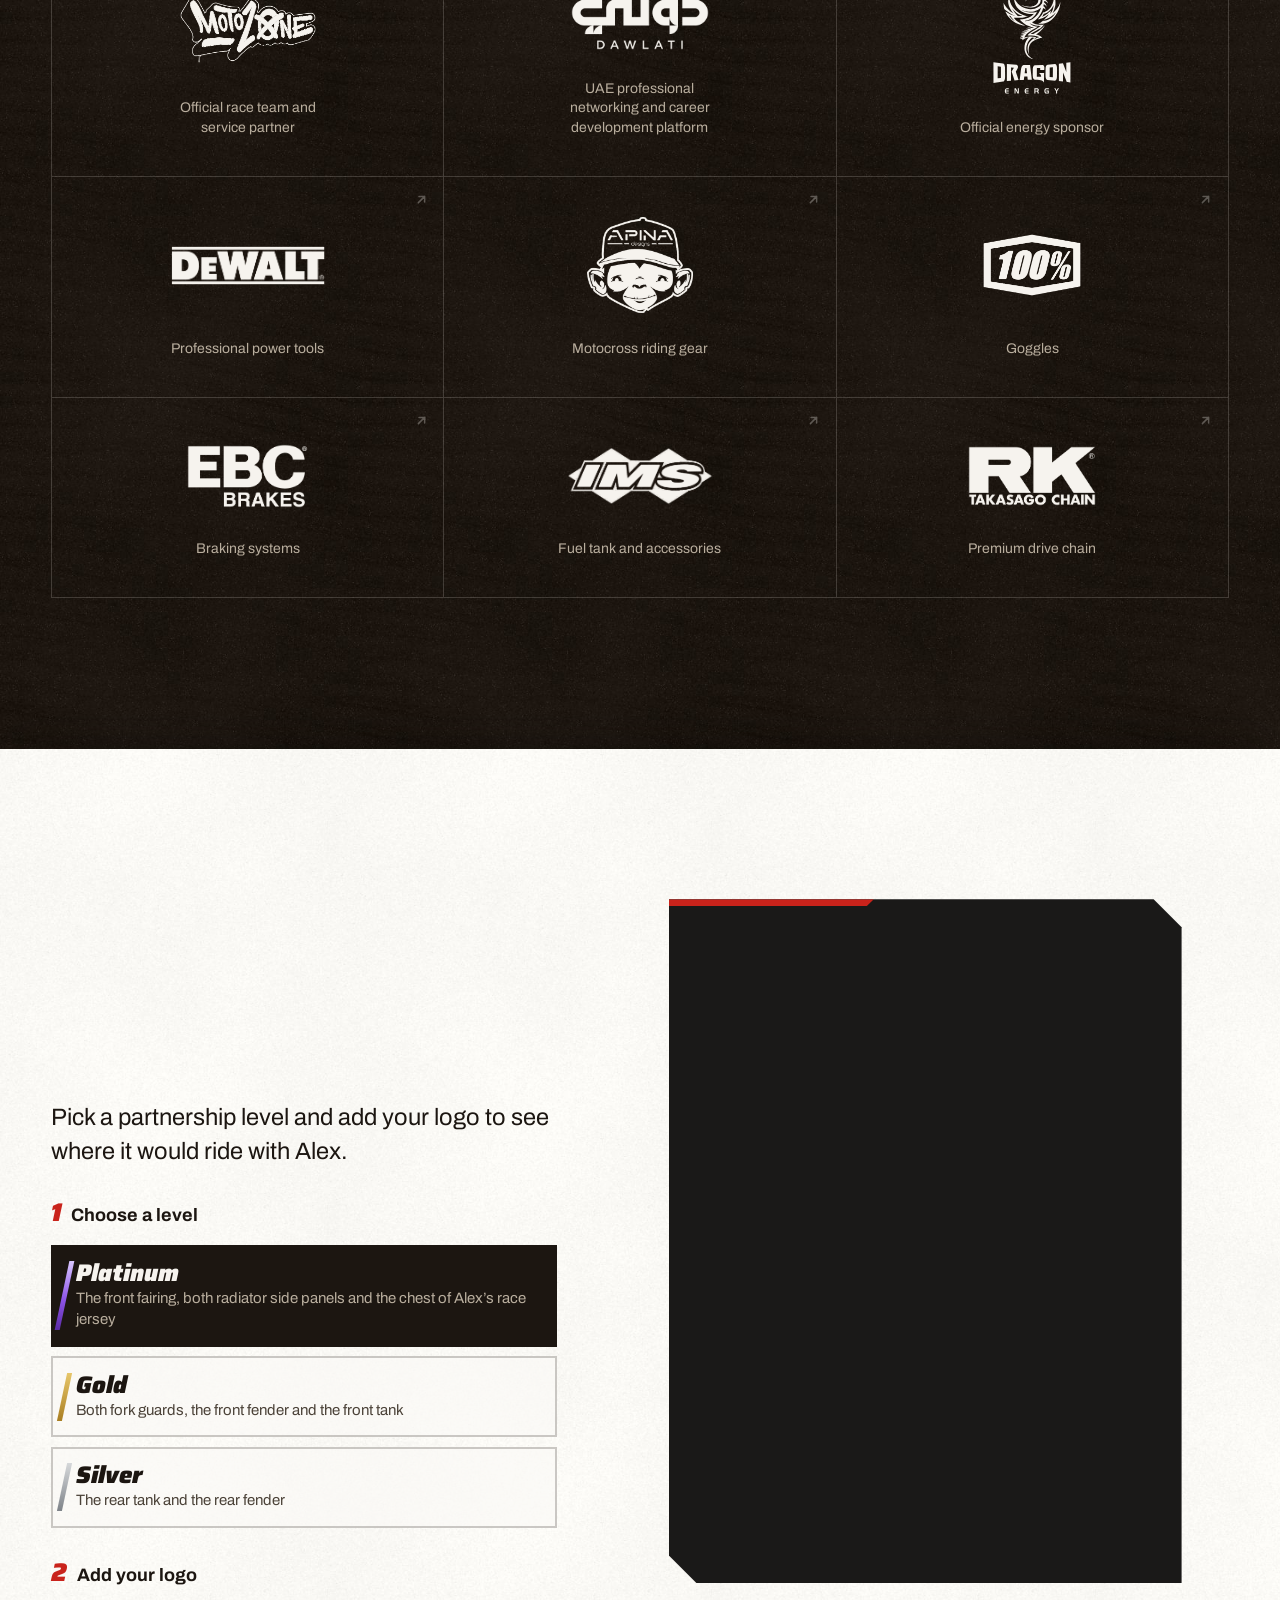
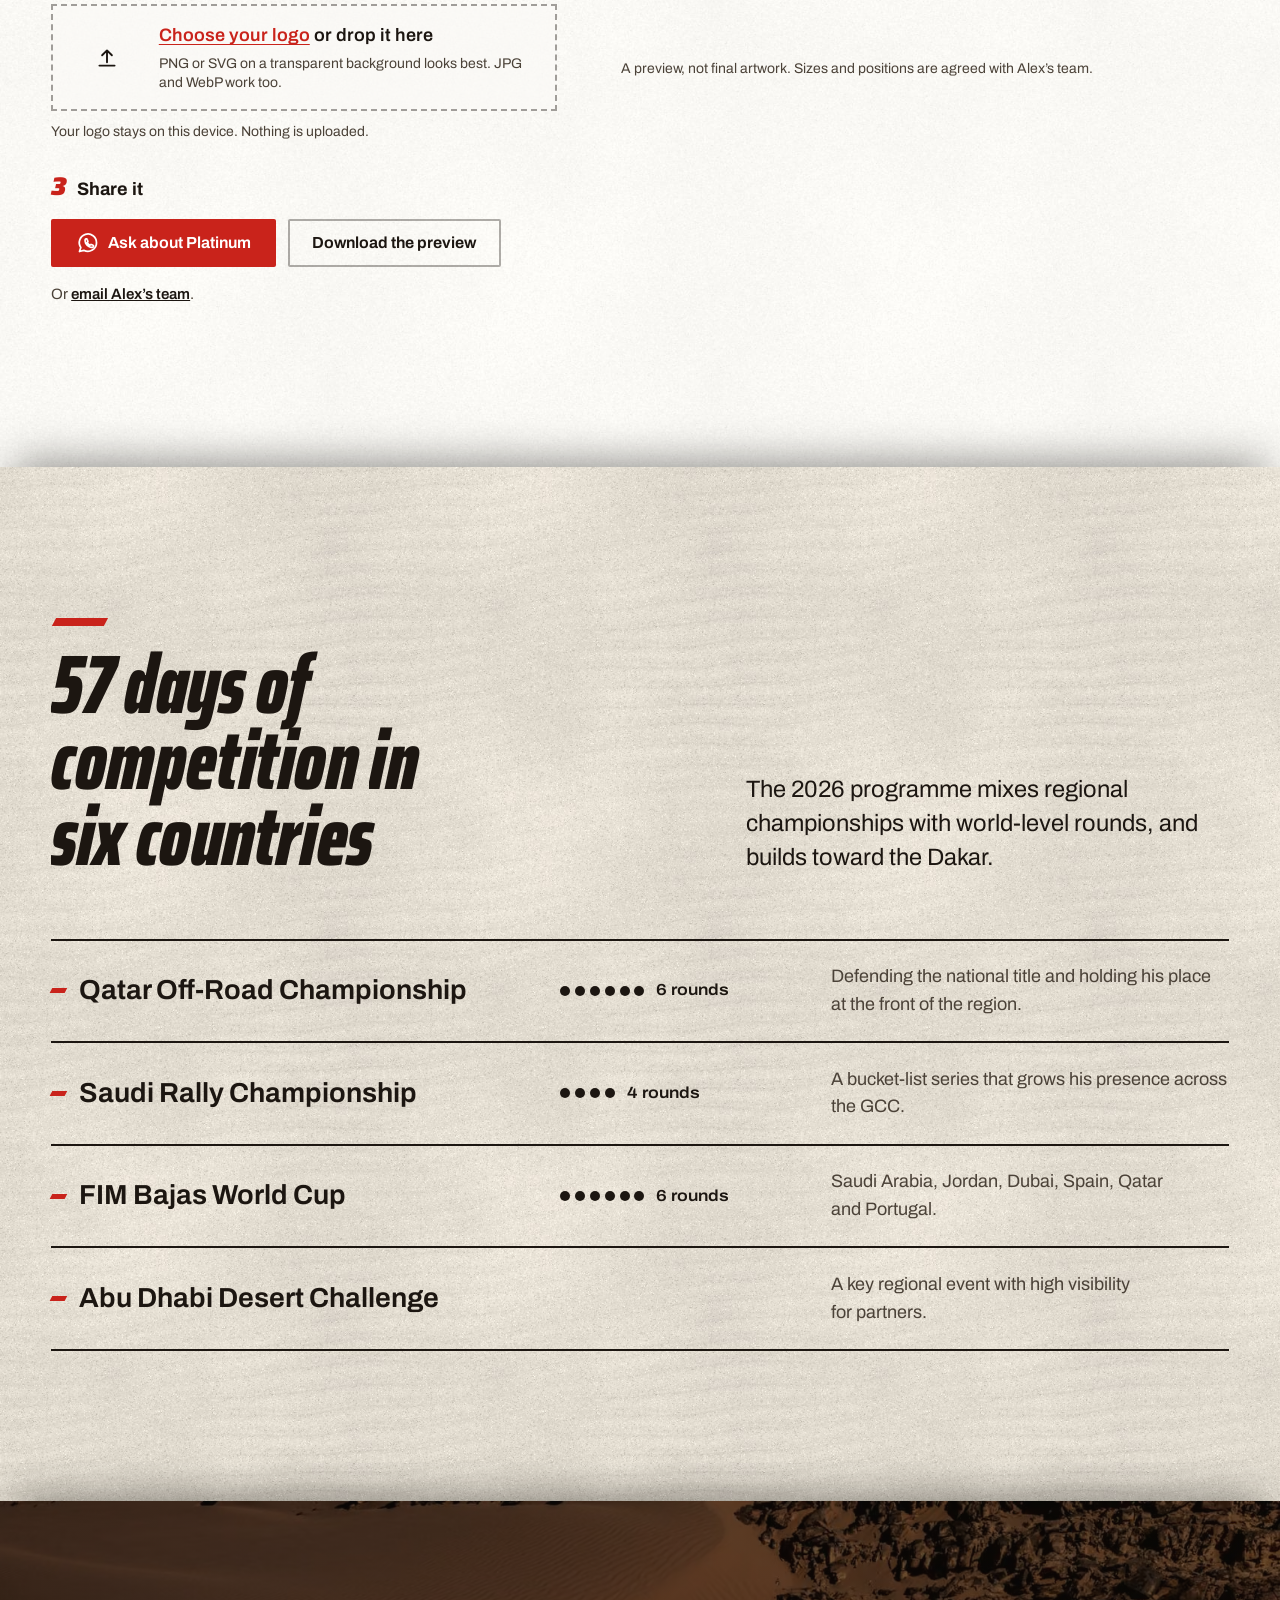
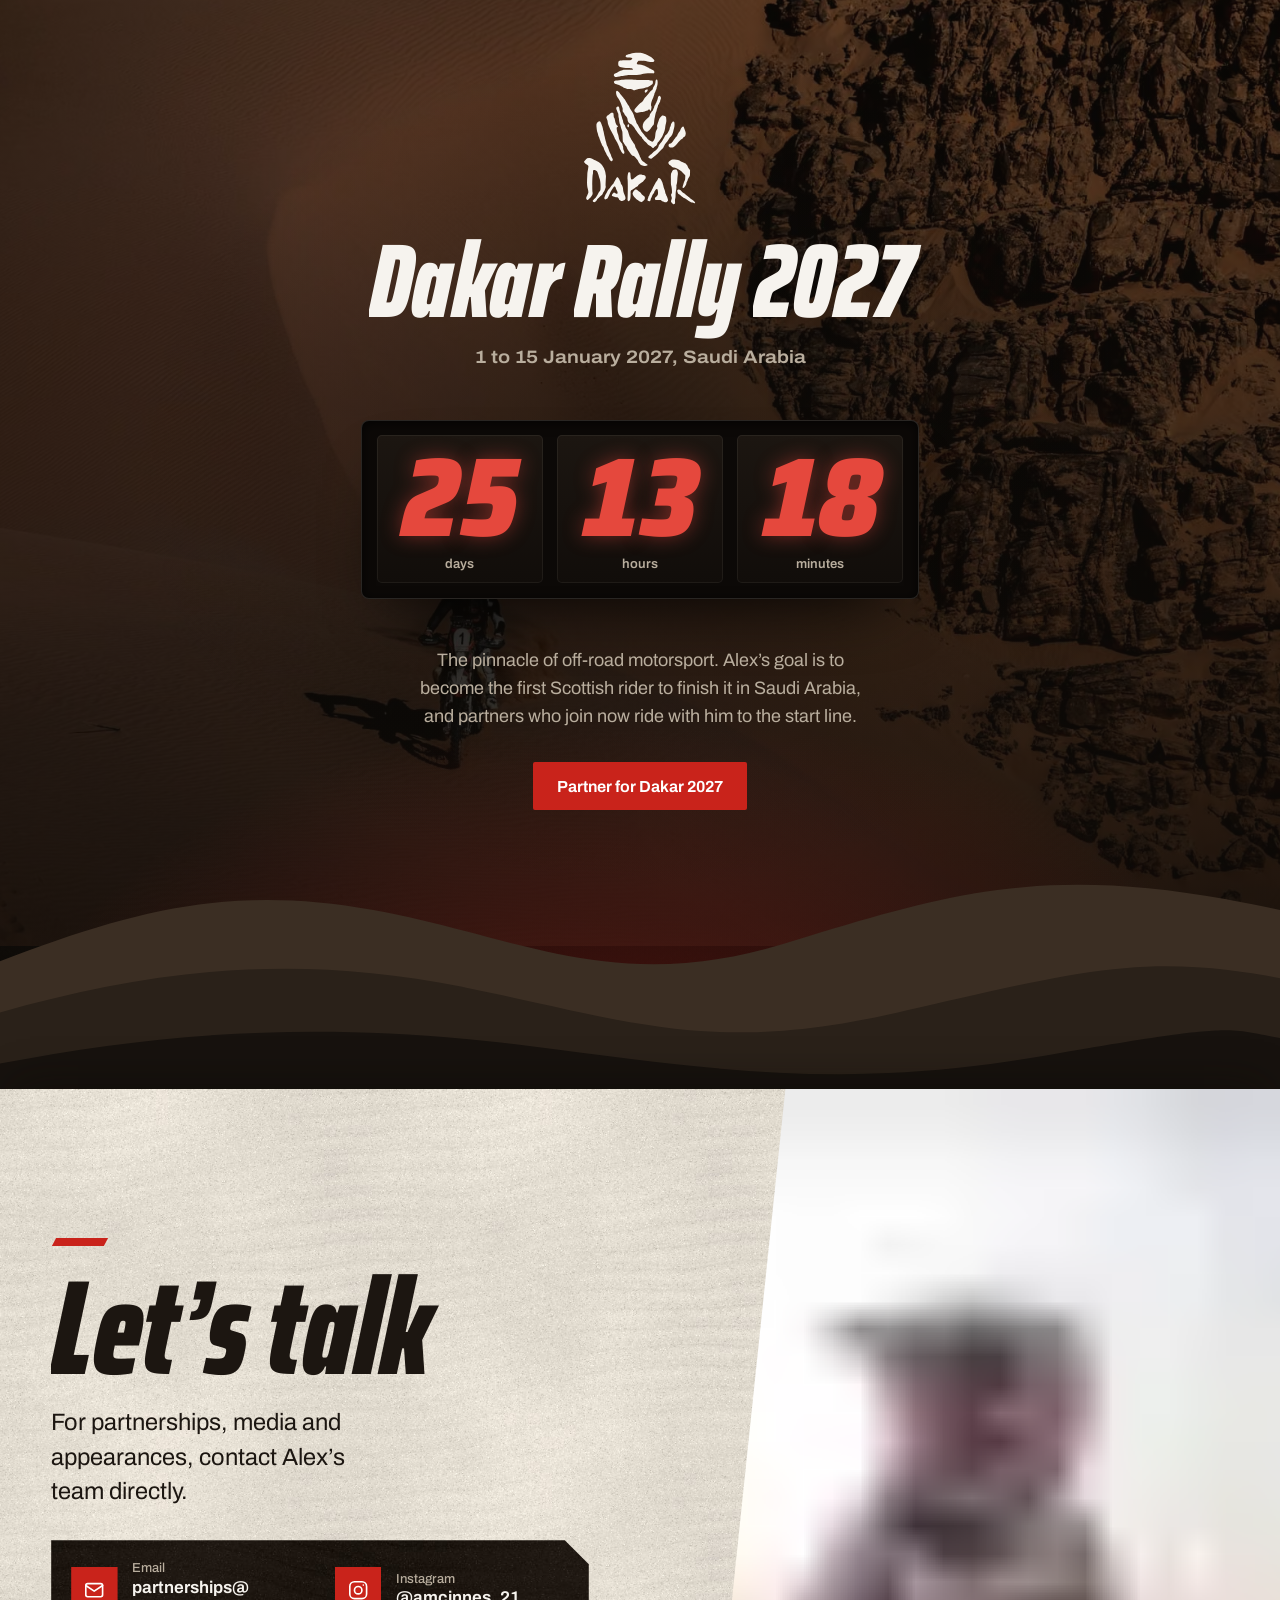
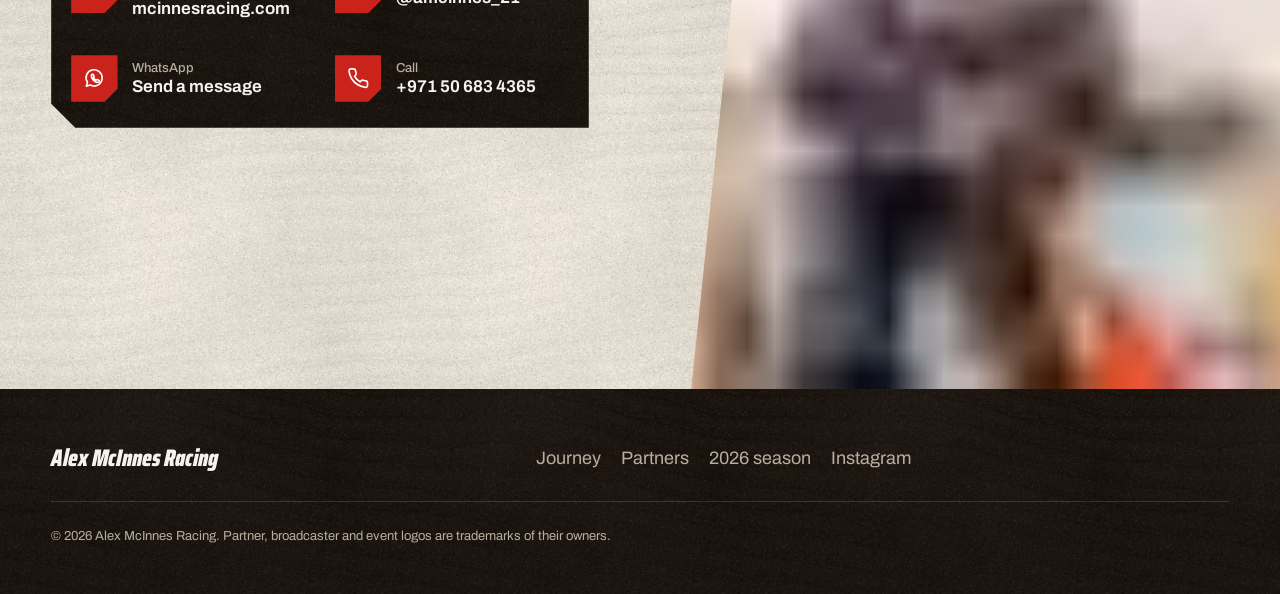
==== commit 820eab0b: "Improve SEO: redirect Netlify subdomain, tighter title and description, richer structured data, site" ====
--- a/alex-mcinnes-site/index.html
+++ b/alex-mcinnes-site/index.html
@@ -3,8 +3,8 @@
 <head>
   <meta charset="utf-8">
   <meta name="viewport" content="width=device-width, initial-scale=1, viewport-fit=cover">
-  <title>Alex McInnes | Rally-raid rider from Dubai, racing for Dakar 2027</title>
-  <meta name="description" content="Alex McInnes is a 22-year-old rally-raid motorbike rider based in Dubai, the 2025 UAE and Qatar national rally champion, racing toward the 2027 Dakar Rally. Partnership enquiries welcome.">
+  <title>Alex McInnes | Dubai rally-raid rider racing Dakar 2027</title>
+  <meta name="description" content="Alex McInnes, 22, is a Dubai-based rally-raid rider, 2025 UAE and Qatar national champion, racing for Dakar 2027. Partnership enquiries welcome.">
   <link rel="canonical" href="https://mcinnesracing.com/">
   <meta name="theme-color" content="#1C1611">
 
@@ -57,15 +57,33 @@
   <script type="application/ld+json">
   {
     "@context": "https://schema.org",
-    "@type": "Person",
-    "name": "Alex McInnes",
-    "jobTitle": "Professional rally-raid motorbike rider",
-    "birthPlace": { "@type": "Place", "name": "Scotland" },
-    "homeLocation": { "@type": "Place", "name": "Dubai, United Arab Emirates" },
-    "url": "https://mcinnesracing.com/",
-    "email": "mailto:partnerships@mcinnesracing.com",
-    "award": ["UAE National Rally Champion 2025", "Qatar National Rally Champion 2025"],
-    "sameAs": ["https://www.instagram.com/amcinnes_21/"]
+    "@graph": [
+      {
+        "@type": "WebSite",
+        "@id": "https://mcinnesracing.com/#website",
+        "name": "Alex McInnes Racing",
+        "alternateName": "McInnes Racing",
+        "url": "https://mcinnesracing.com/",
+        "inLanguage": "en-GB",
+        "about": { "@id": "https://mcinnesracing.com/#alex" }
+      },
+      {
+        "@type": "Person",
+        "@id": "https://mcinnesracing.com/#alex",
+        "name": "Alex McInnes",
+        "jobTitle": "Professional rally-raid motorbike rider",
+        "description": "Scottish rally-raid motorbike rider, race number 21, based in Dubai. 2025 UAE and Qatar national rally champion, racing for a finish at the 2027 Dakar Rally.",
+        "image": "https://mcinnesracing.com/og-image.jpg",
+        "nationality": { "@type": "Country", "name": "United Kingdom" },
+        "birthPlace": { "@type": "Place", "name": "Scotland" },
+        "homeLocation": { "@type": "Place", "name": "Dubai, United Arab Emirates" },
+        "knowsAbout": ["Rally raid", "Motorcycle racing", "Dakar Rally", "FIM Bajas World Cup"],
+        "url": "https://mcinnesracing.com/",
+        "email": "mailto:partnerships@mcinnesracing.com",
+        "award": ["UAE National Rally Champion 2025", "Qatar National Rally Champion 2025"],
+        "sameAs": ["https://www.instagram.com/amcinnes_21/"]
+      }
+    ]
   }
   </script>
   <script>var d=document.documentElement;d.classList.add("js");d.classList.add(matchMedia("(prefers-reduced-motion: reduce)").matches?"calm":"motion");try{var q=location.search;if(/[?&]team=off\b/.test(q))localStorage.removeItem("mcinnes-team");else if(/[?&]team\b/.test(q))localStorage.setItem("mcinnes-team","1");if(localStorage.getItem("mcinnes-team"))d.classList.add("team");if(/[?&]team\b/.test(q))history.replaceState(null,"",location.pathname+location.hash)}catch(e){}</script>
